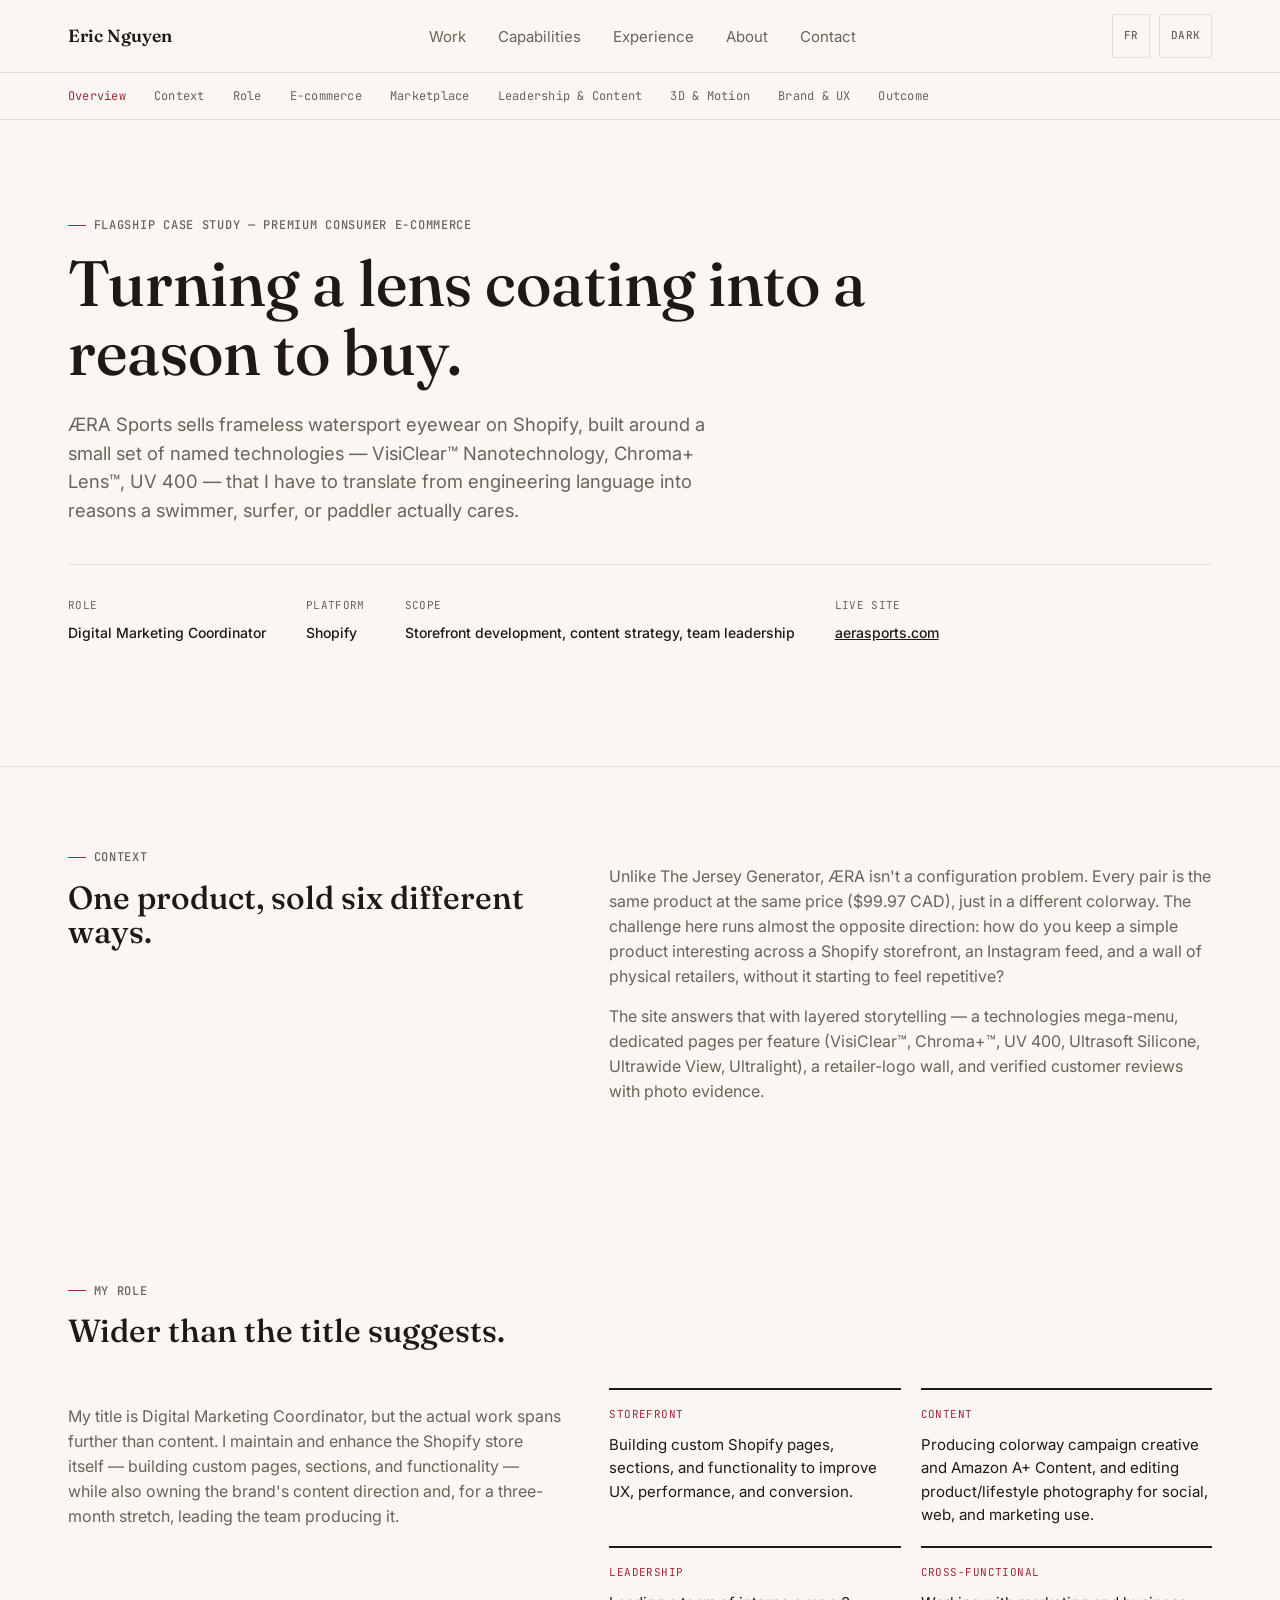
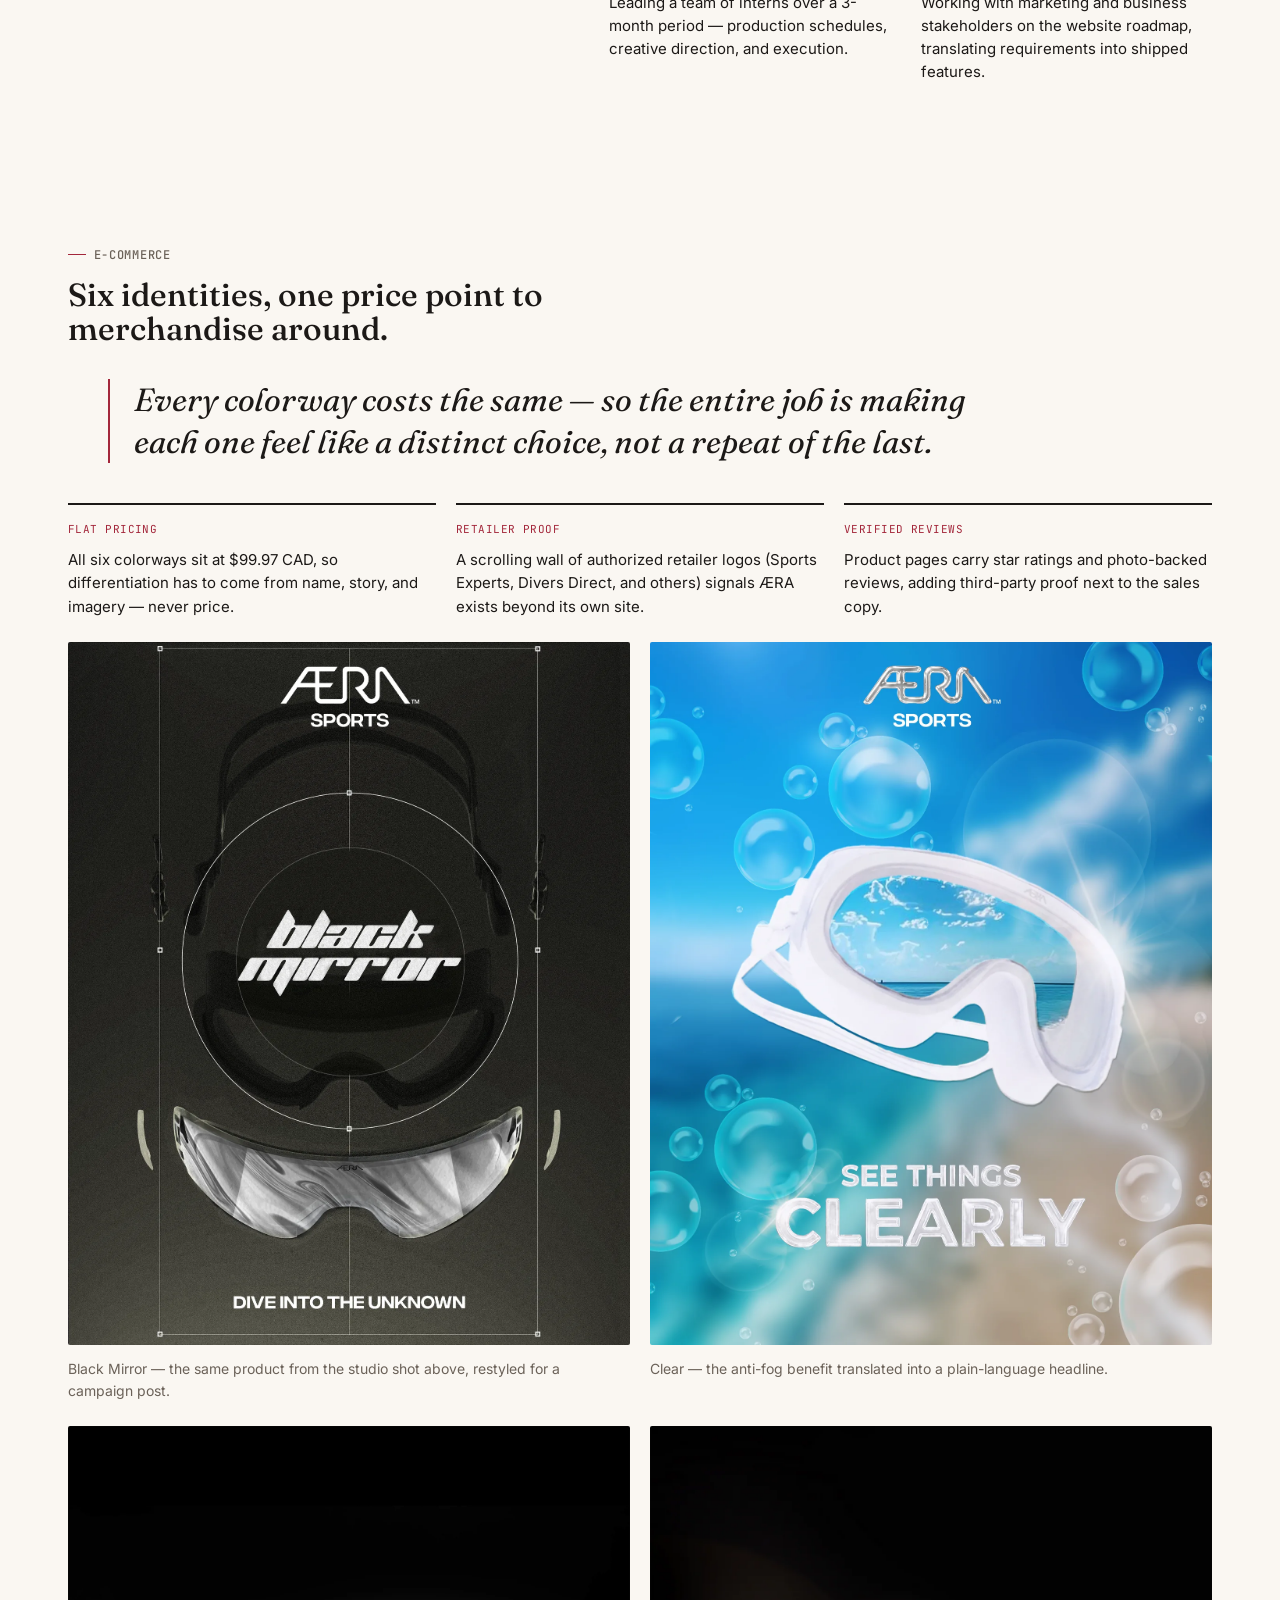
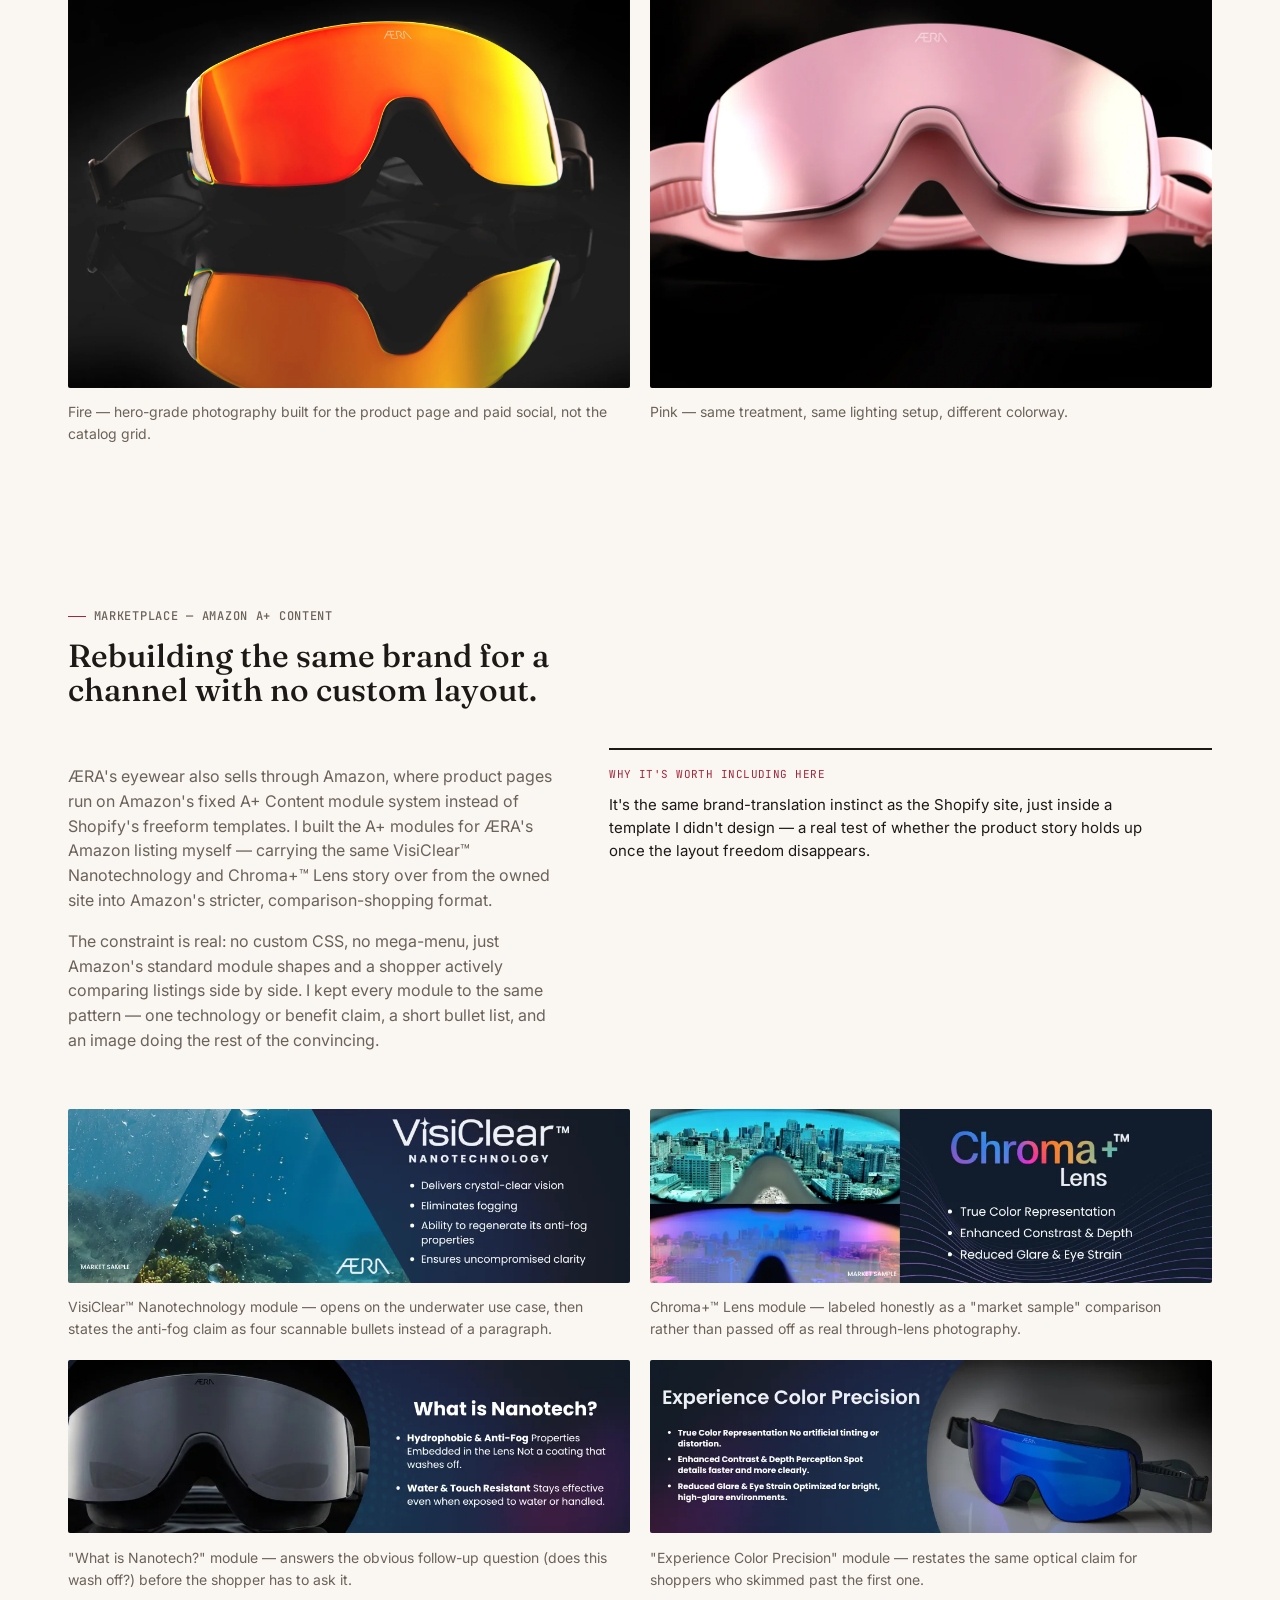
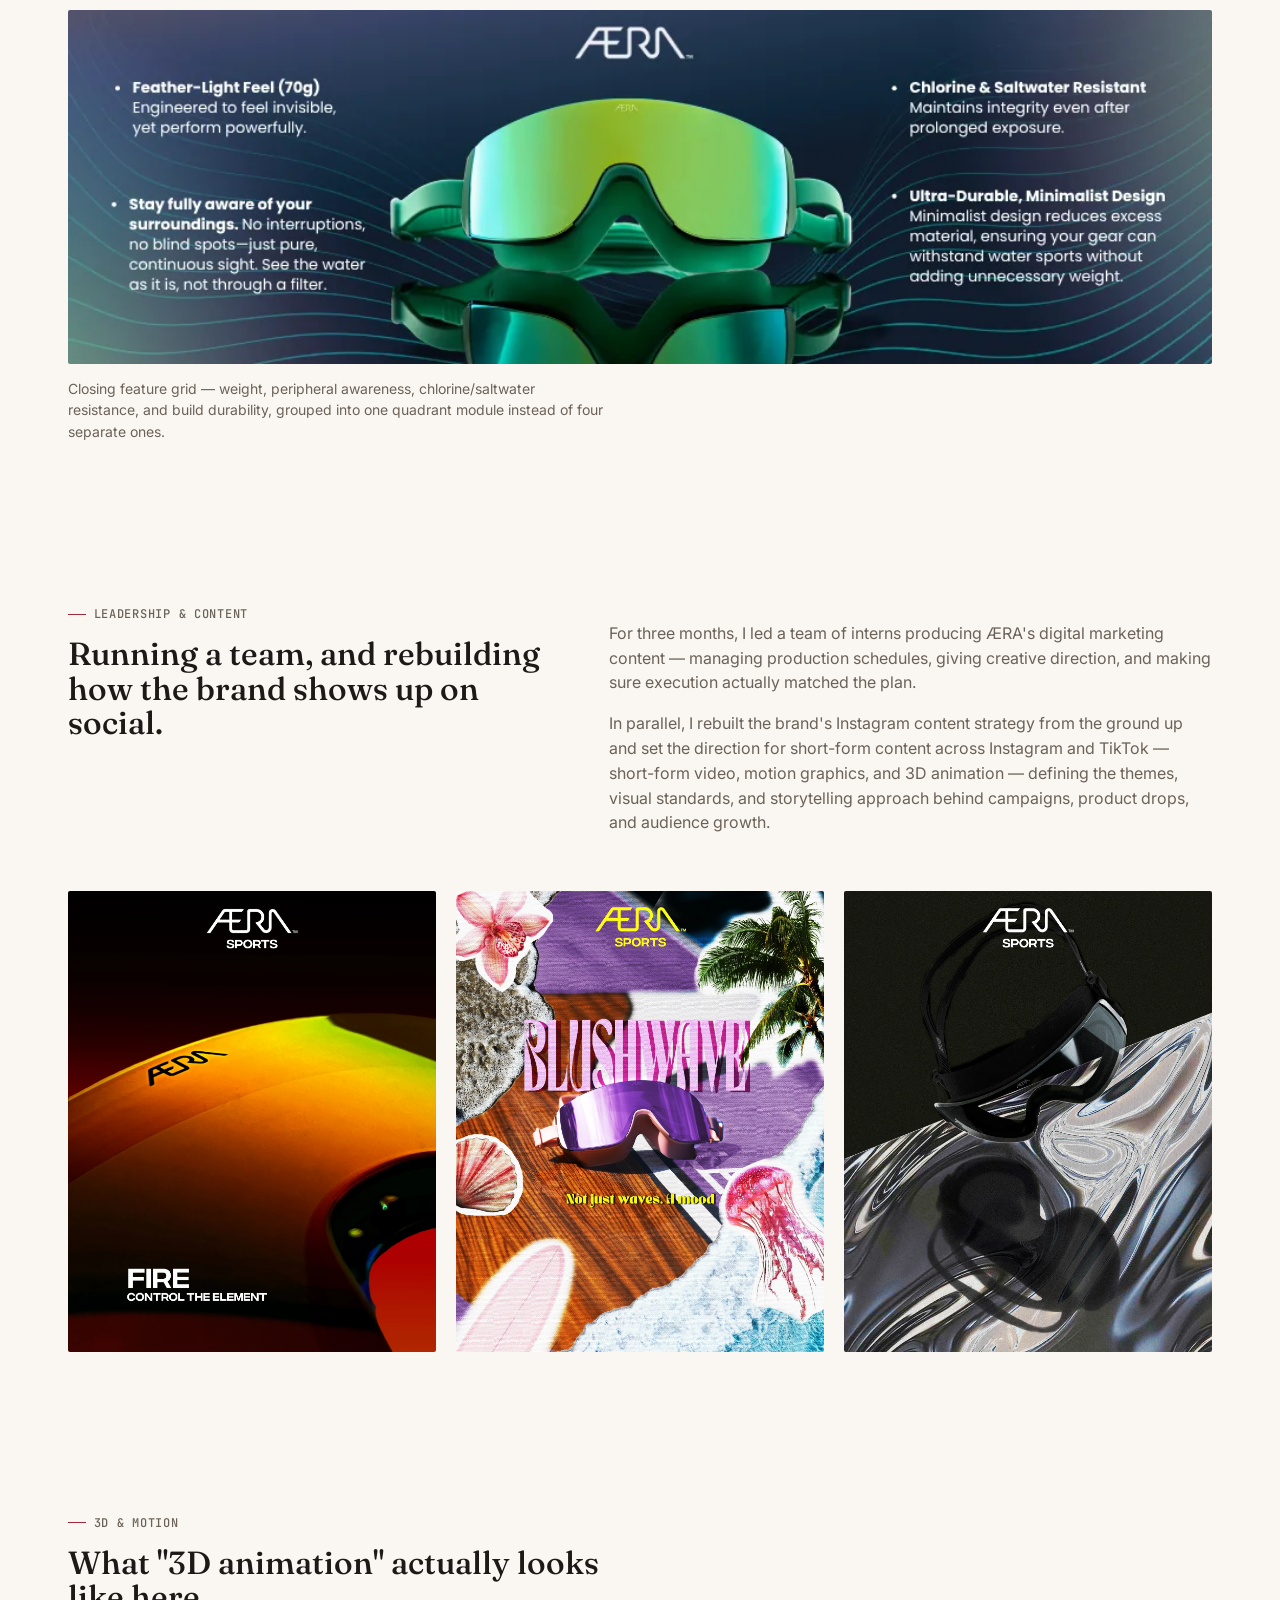
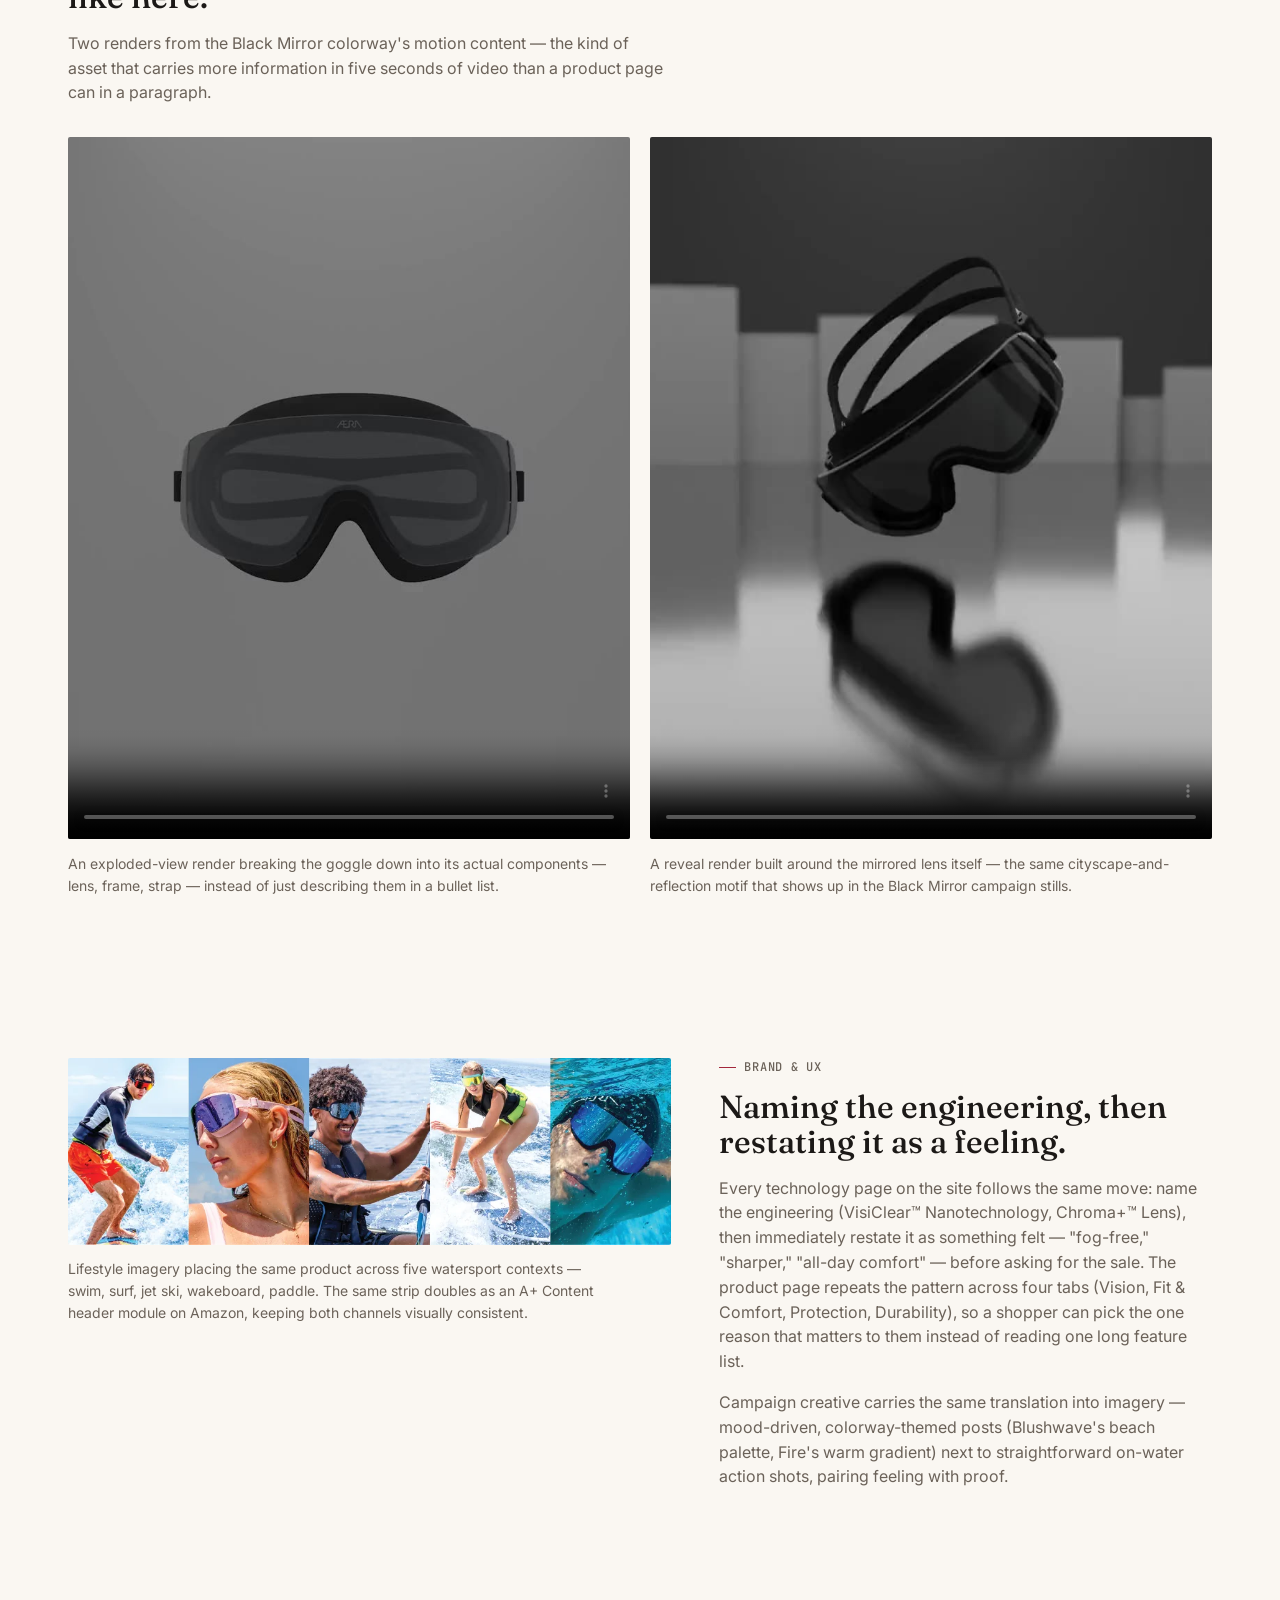
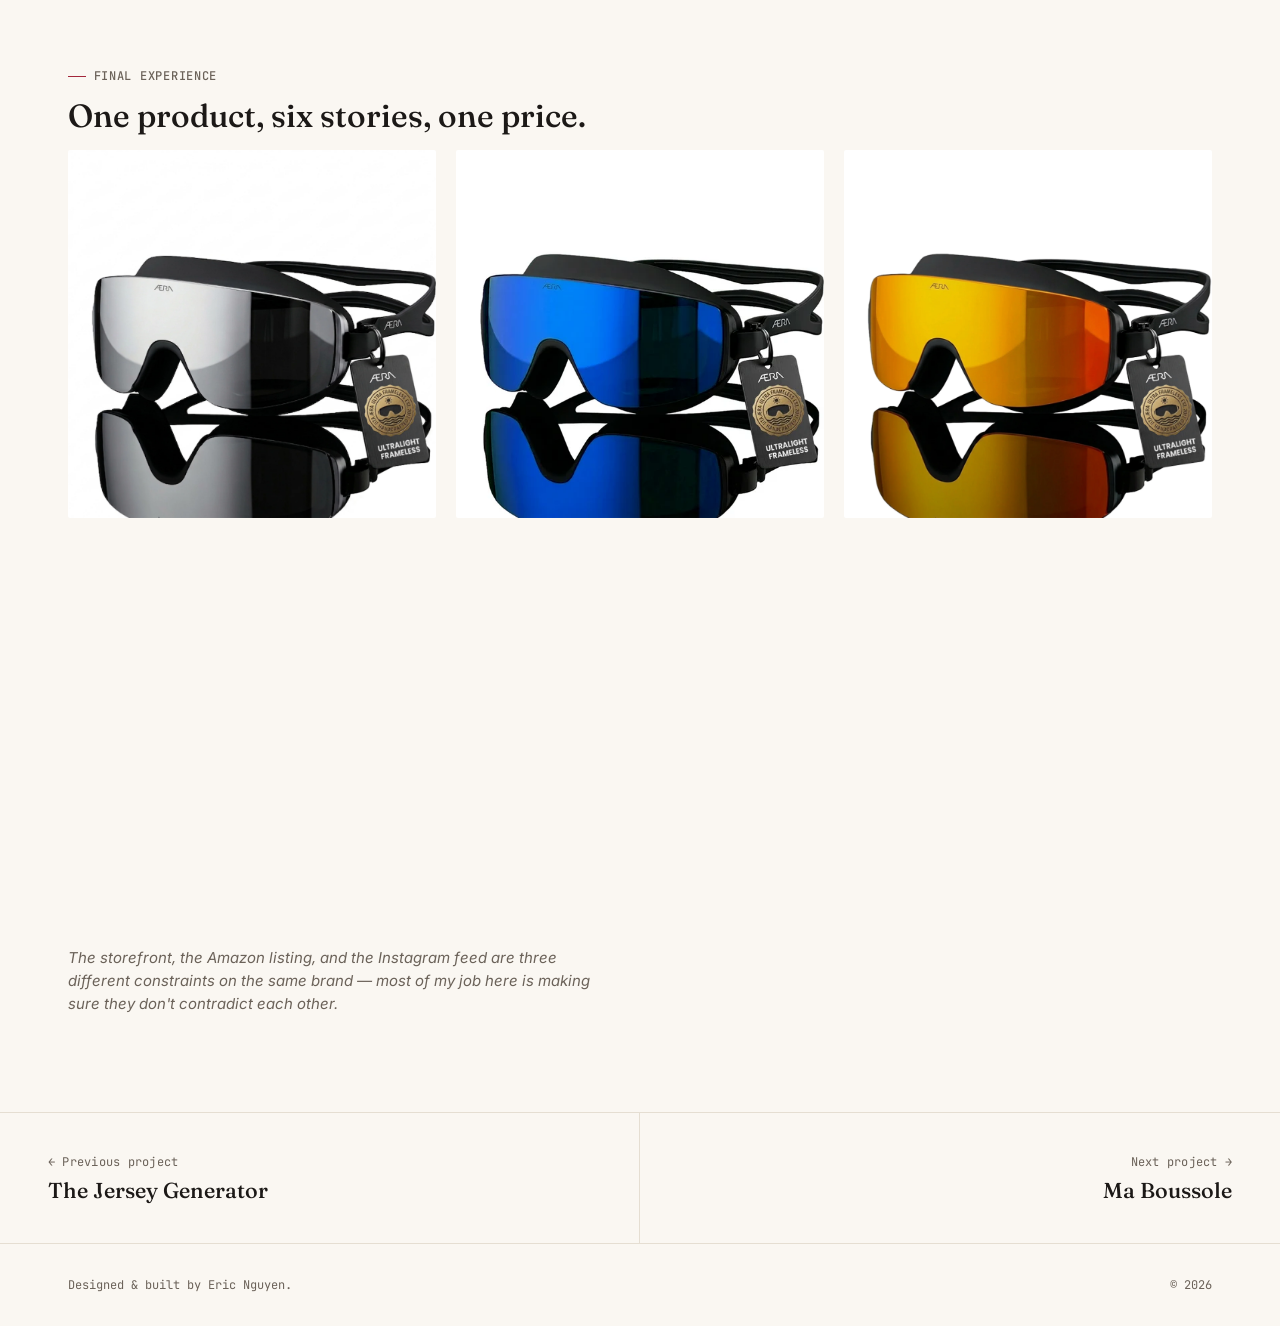
==== aera-sports.html @ 7a14f668 "first commit to github" ====
<!DOCTYPE html>
<html lang="en">
<head>
<meta charset="UTF-8">
<meta name="viewport" content="width=device-width, initial-scale=1.0">
<title>ÆRA Sports — Case Study | Eric Nguyen</title>
<meta name="description" content="How I work across Shopify development, content strategy, and team leadership for a premium watersport eyewear brand.">
<link rel="icon" href="assets/icons/favicon.ico" sizes="any">
<link rel="icon" href="assets/icons/favicon.png" type="image/png">
<link rel="apple-touch-icon" href="assets/icons/apple-touch-icon.png">
<meta property="og:image" content="assets/og/og-default.jpg">
<meta name="twitter:image" content="assets/og/og-default.jpg">
<link rel="preconnect" href="https://fonts.googleapis.com">
<link rel="preconnect" href="https://fonts.gstatic.com" crossorigin>
<link href="https://fonts.googleapis.com/css2?family=Fraunces:ital,opsz,wght@0,9..144,400;0,9..144,500;0,9..144,600;1,9..144,500&family=Inter:wght@400;500;600;700&family=JetBrains+Mono:wght@400;500&display=swap" rel="stylesheet">
<link rel="stylesheet" href="css/style.css">
</head>
<body>

<header class="site-header">
  <div class="wrap">
    <a href="index.html" class="logo">Eric Nguyen</a>
    <nav>
      <ul class="nav-links">
        <li><a href="index.html#work" data-i18n="nav.work">Work</a></li>
        <li><a href="index.html#capabilities" data-i18n="nav.capabilities">Capabilities</a></li>
        <li><a href="index.html#experience" data-i18n="nav.experience">Experience</a></li>
        <li><a href="index.html#about" data-i18n="nav.about">About</a></li>
        <li><a href="index.html#contact" data-i18n="nav.contact">Contact</a></li>
      </ul>
    </nav>
    <div class="nav-right">
      <button class="icon-toggle" data-lang-toggle aria-label="Switch language">FR</button>
      <button class="icon-toggle" data-theme-toggle aria-label="Switch theme">DARK</button>
      <button class="mobile-toggle" data-menu-toggle aria-label="Open menu">
        <svg width="22" height="22" viewBox="0 0 24 24" fill="none" stroke="currentColor" stroke-width="2"><line x1="3" y1="6" x2="21" y2="6"/><line x1="3" y1="12" x2="21" y2="12"/><line x1="3" y1="18" x2="21" y2="18"/></svg>
      </button>
    </div>
  </div>
</header>

<nav class="cs-nav-strip" aria-label="Case study sections">
  <div class="wrap">
    <a href="#overview" data-i18n="aera.nav.overview">Overview</a>
    <a href="#context" data-i18n="aera.nav.context">Context</a>
    <a href="#role" data-i18n="aera.nav.role">Role</a>
    <a href="#ecommerce" data-i18n="aera.nav.ecommerce">E-commerce</a>
    <a href="#marketplace" data-i18n="aera.nav.marketplace">Marketplace</a>
    <a href="#leadership" data-i18n="aera.nav.leadership">Leadership &amp; Content</a>
    <a href="#motion" data-i18n="aera.nav.motion">3D &amp; Motion</a>
    <a href="#brand-ux" data-i18n="aera.nav.brandux">Brand &amp; UX</a>
    <a href="#outcome" data-i18n="aera.nav.outcome">Outcome</a>
  </div>
</nav>

<main>

  <section class="cs-hero" id="overview" data-cs-section>
    <div class="wrap">
      <p class="eyebrow" data-i18n="aera.tag">Flagship Case Study — Premium Consumer E-commerce</p>
      <h1 style="font-size:clamp(2.25rem,5vw,4rem);max-width:22ch;" data-i18n="aera.hero.title">Turning a lens coating into a reason to buy.</h1>
      <p style="font-size:1.15rem;max-width:56ch;margin-top:1.5rem;" data-i18n="aera.hero.sub">ÆRA Sports sells frameless watersport eyewear on Shopify, built around a small set of named technologies — VisiClear™ Nanotechnology, Chroma+ Lens™, UV 400 — that I have to translate from engineering language into reasons a swimmer, surfer, or paddler actually cares.</p>
      <div class="cs-meta">
        <div><span data-i18n="aera.meta.role.label">Role</span><strong>Digital Marketing Coordinator</strong></div>
        <div><span data-i18n="aera.meta.platform.label">Platform</span><strong>Shopify</strong></div>
        <div><span data-i18n="aera.meta.scope.label">Scope</span><strong data-i18n="aera.meta.scope.value">Storefront development, content strategy, team leadership</strong></div>
        <div><span data-i18n="aera.meta.site.label">Live site</span><strong><a href="https://www.aerasports.com" target="_blank" rel="noopener">aerasports.com</a></strong></div>
      </div>
    </div>
  </section>

  <section id="context" data-cs-section>
    <div class="wrap cs-two-col">
      <div>
        <p class="eyebrow" data-i18n="aera.context.eyebrow">Context</p>
        <h2 style="font-size:2rem;" data-i18n="aera.context.title">One product, sold six different ways.</h2>
      </div>
      <div>
        <p data-i18n="aera.context.body1">Unlike The Jersey Generator, ÆRA isn't a configuration problem. Every pair is the same product at the same price ($99.97 CAD), just in a different colorway. The challenge here runs almost the opposite direction: how do you keep a simple product interesting across a Shopify storefront, an Instagram feed, and a wall of physical retailers, without it starting to feel repetitive?</p>
        <p data-i18n="aera.context.body2">The site answers that with layered storytelling — a technologies mega-menu, dedicated pages per feature (VisiClear™, Chroma+™, UV 400, Ultrasoft Silicone, Ultrawide View, Ultralight), a retailer-logo wall, and verified customer reviews with photo evidence.</p>
      </div>
    </div>
  </section>

  <section id="role" data-cs-section>
    <div class="wrap">
      <p class="eyebrow" data-i18n="aera.role.eyebrow">My Role</p>
      <h2 style="font-size:2rem;max-width:26ch;" data-i18n="aera.role.title">Wider than the title suggests.</h2>
      <div class="cs-two-col" style="margin-top:2.5rem;">
        <div>
          <p data-i18n="aera.role.intro">My title is Digital Marketing Coordinator, but the actual work spans further than content. I maintain and enhance the Shopify store itself — building custom pages, sections, and functionality — while also owning the brand's content direction and, for a three-month stretch, leading the team producing it.</p>
        </div>
        <div class="cs-grid-2">
          <div class="decision-block"><div class="label" data-i18n="aera.role.b1.label">Storefront</div><p data-i18n="aera.role.b1.body">Building custom Shopify pages, sections, and functionality to improve UX, performance, and conversion.</p></div>
          <div class="decision-block"><div class="label" data-i18n="aera.role.b2.label">Content</div><p data-i18n="aera.role.b2.body">Producing colorway campaign creative and Amazon A+ Content, and editing product/lifestyle photography for social, web, and marketing use.</p></div>
          <div class="decision-block"><div class="label" data-i18n="aera.role.b3.label">Leadership</div><p data-i18n="aera.role.b3.body">Leading a team of interns over a 3-month period — production schedules, creative direction, and execution.</p></div>
          <div class="decision-block"><div class="label" data-i18n="aera.role.b4.label">Cross-functional</div><p data-i18n="aera.role.b4.body">Working with marketing and business stakeholders on the website roadmap, translating requirements into shipped features.</p></div>
        </div>
      </div>
    </div>
  </section>

  <section id="ecommerce" data-cs-section>
    <div class="wrap">
      <p class="eyebrow" data-i18n="aera.ecom.eyebrow">E-commerce</p>
      <h2 style="font-size:2rem;max-width:26ch;" data-i18n="aera.ecom.title">Six identities, one price point to merchandise around.</h2>
      <blockquote class="pull-quote" data-i18n="aera.ecom.quote">Every colorway costs the same — so the entire job is making each one feel like a distinct choice, not a repeat of the last.</blockquote>
      <div class="cs-grid-3" style="margin-top:2.5rem;">
        <div class="decision-block"><div class="label" data-i18n="aera.ecom.b1.label">Flat pricing</div><p data-i18n="aera.ecom.b1.body">All six colorways sit at $99.97 CAD, so differentiation has to come from name, story, and imagery — never price.</p></div>
        <div class="decision-block"><div class="label" data-i18n="aera.ecom.b2.label">Retailer proof</div><p data-i18n="aera.ecom.b2.body">A scrolling wall of authorized retailer logos (Sports Experts, Divers Direct, and others) signals ÆRA exists beyond its own site.</p></div>
        <div class="decision-block"><div class="label" data-i18n="aera.ecom.b3.label">Verified reviews</div><p data-i18n="aera.ecom.b3.body">Product pages carry star ratings and photo-backed reviews, adding third-party proof next to the sales copy.</p></div>
      </div>
        <div class="cs-grid-2" style="margin-top:1.5rem;">
        <figure class="cs-figure"><img src="assets/images/aera-sports/campaign-black-mirror.webp" alt="ÆRA Black Mirror campaign creative with product on abstract background" loading="lazy" decoding="async"><figcaption data-i18n="aera.ecom.cap1">Black Mirror — the same product from the studio shot above, restyled for a campaign post.</figcaption></figure>
        <figure class="cs-figure"><img src="assets/images/aera-sports/campaign-clear-2.webp" alt="ÆRA Clear campaign creative, 'See Things Clearly' messaging over ocean imagery" loading="lazy" decoding="async"><figcaption data-i18n="aera.ecom.cap2">Clear — the anti-fog benefit translated into a plain-language headline.</figcaption></figure>
      </div>
      <div class="cs-grid-2" style="margin-top:1.5rem;">
        <figure class="cs-figure"><img src="assets/images/aera-sports/hero-fire.webp" alt="ÆRA Fire colorway, dramatic hero-style product photography against a black background" loading="lazy" decoding="async"><figcaption data-i18n="aera.ecom.hero.cap1">Fire — hero-grade photography built for the product page and paid social, not the catalog grid.</figcaption></figure>
        <figure class="cs-figure"><img src="assets/images/aera-sports/hero-pink.webp" alt="ÆRA Pink colorway, dramatic hero-style product photography against a black background" loading="lazy" decoding="async"><figcaption data-i18n="aera.ecom.hero.cap4">Pink — same treatment, same lighting setup, different colorway.</figcaption></figure>
      </div>
    </div>
  </section>

  <section id="marketplace" data-cs-section>
    <div class="wrap">
      <p class="eyebrow" data-i18n="aera.mkt.eyebrow">Marketplace — Amazon A+ Content</p>
      <h2 style="font-size:2rem;max-width:26ch;" data-i18n="aera.mkt.title">Rebuilding the same brand for a channel with no custom layout.</h2>
      <div class="cs-two-col" style="margin-top:2.5rem;">
        <div>
          <p data-i18n="aera.mkt.body1">ÆRA's eyewear also sells through Amazon, where product pages run on Amazon's fixed A+ Content module system instead of Shopify's freeform templates. I built the A+ modules for ÆRA's Amazon listing myself — carrying the same VisiClear™ Nanotechnology and Chroma+™ Lens story over from the owned site into Amazon's stricter, comparison-shopping format.</p>
          <p data-i18n="aera.mkt.body2">The constraint is real: no custom CSS, no mega-menu, just Amazon's standard module shapes and a shopper actively comparing listings side by side. I kept every module to the same pattern — one technology or benefit claim, a short bullet list, and an image doing the rest of the convincing.</p>
        </div>
        <div class="decision-block">
          <div class="label" data-i18n="aera.mkt.why.label">Why it's worth including here</div>
          <p data-i18n="aera.mkt.why.body">It's the same brand-translation instinct as the Shopify site, just inside a template I didn't design — a real test of whether the product story holds up once the layout freedom disappears.</p>
        </div>
      </div>

      <div class="cs-grid-2" style="margin-top:2.5rem;">
        <figure class="cs-figure">
          <img src="assets/images/aera-sports/aplus-visiclear-module.webp" alt="Amazon A+ content module explaining VisiClear Nanotechnology with underwater imagery and benefit bullets" loading="lazy" decoding="async">
          <figcaption data-i18n="aera.mkt.cap1">VisiClear™ Nanotechnology module — opens on the underwater use case, then states the anti-fog claim as four scannable bullets instead of a paragraph.</figcaption>
        </figure>
        <figure class="cs-figure">
          <img src="assets/images/aera-sports/aplus-chroma-module.webp" alt="Amazon A+ content module comparing a normal city view against the Chroma Plus lens-enhanced view" loading="lazy" decoding="async">
          <figcaption data-i18n="aera.mkt.cap2">Chroma+™ Lens module — labeled honestly as a "market sample" comparison rather than passed off as real through-lens photography.</figcaption>
        </figure>
        <figure class="cs-figure">
          <img src="assets/images/aera-sports/aplus-nanotech-explainer.webp" alt="Amazon A+ content module titled 'What is Nanotech?' explaining hydrophobic and anti-fog properties" loading="lazy" decoding="async">
          <figcaption data-i18n="aera.mkt.cap3">"What is Nanotech?" module — answers the obvious follow-up question (does this wash off?) before the shopper has to ask it.</figcaption>
        </figure>
        <figure class="cs-figure">
          <img src="assets/images/aera-sports/aplus-color-precision.webp" alt="Amazon A+ content module titled 'Experience Color Precision' with blue lens product shot" loading="lazy" decoding="async">
          <figcaption data-i18n="aera.mkt.cap4">"Experience Color Precision" module — restates the same optical claim for shoppers who skimmed past the first one.</figcaption>
        </figure>
      </div>
      <figure class="cs-figure" style="margin-top:1.25rem;">
        <img src="assets/images/aera-sports/aplus-feature-grid.webp" alt="Amazon A+ content four-quadrant feature grid covering weight, awareness, durability, and water resistance" loading="lazy" decoding="async">
        <figcaption data-i18n="aera.mkt.cap5">Closing feature grid — weight, peripheral awareness, chlorine/saltwater resistance, and build durability, grouped into one quadrant module instead of four separate ones.</figcaption>
      </figure>
    </div>
  </section>

  <section id="leadership" data-cs-section>
    <div class="wrap cs-two-col">
      <div>
        <p class="eyebrow" data-i18n="aera.lead.eyebrow">Leadership &amp; Content</p>
        <h2 style="font-size:2rem;" data-i18n="aera.lead.title">Running a team, and rebuilding how the brand shows up on social.</h2>
      </div>
      <div>
        <p data-i18n="aera.lead.body1">For three months, I led a team of interns producing ÆRA's digital marketing content — managing production schedules, giving creative direction, and making sure execution actually matched the plan.</p>
        <p data-i18n="aera.lead.body2">In parallel, I rebuilt the brand's Instagram content strategy from the ground up and set the direction for short-form content across Instagram and TikTok — short-form video, motion graphics, and 3D animation — defining the themes, visual standards, and storytelling approach behind campaigns, product drops, and audience growth.</p>
      </div>
    </div>
    <div class="wrap cs-grid-3" style="margin-top:2.5rem;">
      <figure class="cs-figure"><img src="assets/images/aera-sports/campaign-fire.webp" alt="ÆRA Fire campaign creative" loading="lazy" decoding="async"></figure>
      <figure class="cs-figure"><img src="assets/images/aera-sports/campaign-blushwave-2.webp" alt="ÆRA Blushwave campaign creative" loading="lazy" decoding="async"></figure>
      <figure class="cs-figure"><img src="assets/images/aera-sports/campaign-abstract.webp" alt="ÆRA eyewear on abstract chrome background" loading="lazy" decoding="async"></figure>
    </div>
  </section>

  <section id="motion" data-cs-section>
    <div class="wrap">
      <p class="eyebrow" data-i18n="aera.motion.eyebrow">3D &amp; Motion</p>
      <h2 style="font-size:2rem;max-width:26ch;" data-i18n="aera.motion.title">What "3D animation" actually looks like here.</h2>
      <p style="max-width:60ch;" data-i18n="aera.motion.intro">Two renders from the Black Mirror colorway's motion content — the kind of asset that carries more information in five seconds of video than a product page can in a paragraph.</p>
      <div class="cs-grid-2" style="margin-top:2rem;">
        <figure class="cs-figure">
          <video src="assets/video/aerasports/render-dismantle.mp4" poster="assets/video/aerasports/render-dismantle-poster.jpg" muted playsinline loop controls preload="metadata"></video>
          <figcaption data-i18n="aera.motion.cap1">An exploded-view render breaking the goggle down into its actual components — lens, frame, strap — instead of just describing them in a bullet list.</figcaption>
        </figure>
        <figure class="cs-figure">
          <video src="assets/video/aerasports/render-mirror.mp4" poster="assets/video/aerasports/render-mirror-poster.jpg" muted playsinline loop controls preload="metadata"></video>
          <figcaption data-i18n="aera.motion.cap2">A reveal render built around the mirrored lens itself — the same cityscape-and-reflection motif that shows up in the Black Mirror campaign stills.</figcaption>
        </figure>
      </div>
    </div>
  </section>

  <section id="brand-ux" data-cs-section>
    <div class="wrap cs-two-col reverse">
      <div class="cs-figure">
        <img src="assets/images/aera-sports/lifestyle-collage.webp" alt="Collage of athletes wearing ÆRA eyewear while surfing, jet skiing, and swimming" loading="lazy" decoding="async">
        <figcaption data-i18n="aera.brand.caption">Lifestyle imagery placing the same product across five watersport contexts — swim, surf, jet ski, wakeboard, paddle. The same strip doubles as an A+ Content header module on Amazon, keeping both channels visually consistent.</figcaption>
      </div>
      <div>
        <p class="eyebrow" data-i18n="aera.brand.eyebrow">Brand &amp; UX</p>
        <h2 style="font-size:2rem;" data-i18n="aera.brand.title">Naming the engineering, then restating it as a feeling.</h2>
        <p data-i18n="aera.brand.body1">Every technology page on the site follows the same move: name the engineering (VisiClear™ Nanotechnology, Chroma+™ Lens), then immediately restate it as something felt — "fog-free," "sharper," "all-day comfort" — before asking for the sale. The product page repeats the pattern across four tabs (Vision, Fit & Comfort, Protection, Durability), so a shopper can pick the one reason that matters to them instead of reading one long feature list.</p>
        <p data-i18n="aera.brand.body2">Campaign creative carries the same translation into imagery — mood-driven, colorway-themed posts (Blushwave's beach palette, Fire's warm gradient) next to straightforward on-water action shots, pairing feeling with proof.</p>
      </div>
    </div>
  </section>

  <section id="outcome" data-cs-section>
    <div class="wrap">
      <p class="eyebrow" data-i18n="aera.outcome.eyebrow">Final Experience</p>
      <h2 style="font-size:2rem;" data-i18n="aera.outcome.title">One product, six stories, one price.</h2>
    </div>
    <div class="wrap cs-grid-3" style="margin-top:1rem;">
      
      <figure class="cs-figure"><img src="assets/images/aera-sports/product-black-chrome.webp" alt="ÆRA eyewear, black chrome frame with chrome mirrored lens, studio product photography" loading="lazy" decoding="async"></figure>
      <figure class="cs-figure"><img src="assets/images/aera-sports/product-blue.webp" alt="ÆRA eyewear, bluesteel frame with blue chrome mirrored lens, studio product photography" loading="lazy" decoding="async"></figure>
      <figure class="cs-figure"><img src="assets/images/aera-sports/product-amber.webp" alt="ÆRA eyewear, amber frame with amber chrome mirrored lens, studio product photography" loading="lazy" decoding="async"></figure>
      <figure class="cs-figure"><img src="assets/images/aera-sports/product-pink.webp" alt="ÆRA eyewear, blushwave frame with rose mirrored lens, studio product photography" loading="lazy" decoding="async"></figure>
      <figure class="cs-figure"><img src="assets/images/aera-sports/product-teal.webp" alt="ÆRA eyewear, teal frame with gold mirrored lens, studio product photography" loading="lazy" decoding="async"></figure>
      <figure class="cs-figure"><img src="assets/images/aera-sports/product-clear.webp" alt="ÆRA eyewear, clear frame with clear mirrored lens, studio product photography" loading="lazy" decoding="async"></figure>

      
    </div>
    <div class="wrap" style="margin-top:2.5rem;">
      <p data-i18n="aera.closing" style="max-width:58ch;font-size:.9375rem;font-style:italic;">The storefront, the Amazon listing, and the Instagram feed are three different constraints on the same brand — most of my job here is making sure they don't contradict each other.</p>
    </div>
  </section>

</main>

<div class="project-nav">
  <a href="jersey-generator.html"><div class="dir" data-i18n="aera.nav.prev">← Previous project</div><h3>The Jersey Generator</h3></a>
  <a href="ma-boussole.html"><div class="dir" data-i18n="aera.nav.next">Next project →</div><h3>Ma Boussole</h3></a>
</div>

<footer class="site-footer">
  <div class="wrap">
    <span data-i18n="footer.rights">Designed &amp; built by Eric Nguyen.</span>
    <span>© 2026</span>
  </div>
</footer>

<script src="js/translations.js"></script>
<script src="js/translations-cs.js"></script>
<script src="js/script.js"></script>
</body>
</html>
---- css/style.css ----
/* =========================================================
   ERIC NGUYEN — PORTFOLIO
   Design language: editorial print sensibility, not SaaS
   marketing template. Three typefaces doing distinct jobs —
   a serif for voice, a grotesk for reading, a mono for
   labels/numbers/metadata — instead of one font faking three
   roles. Warm ink-and-paper palette with a single deliberate
   accent (not "brand blue"). No boxed feature-card grids:
   lists, rules, and running numbers carry structure instead.
   ========================================================= */

/* Fonts are loaded via <link> tags in each page's <head> — not @import —
   so the browser can discover and fetch them in parallel with this
   stylesheet instead of waiting to parse this far into the CSS first. */

:root {
  --bg: #FAF7F2;
  --surface: #FFFFFF;
  --surface-raised: #F1ECE3;
  --text-primary: #1C1917;
  --text-secondary: #6B6259;
  --border: #E5DED2;
  --accent: #A3273B;
  --accent-ink: #FFF9F5;
  --focus: #A3273B;

  --serif: 'Fraunces', Georgia, serif;
  --sans: 'Inter', -apple-system, BlinkMacSystemFont, sans-serif;
  --mono: 'JetBrains Mono', ui-monospace, 'SFMono-Regular', Menlo, monospace;

  --max: 1240px;
  --gutter: clamp(1.25rem, 4vw, 3rem);
  --radius: 2px;
}

[data-theme="dark"] {
  --bg: #14110F;
  --surface: #1C1815;
  --surface-raised: #221D19;
  --text-primary: #F3ECE3;
  --text-secondary: #9C9088;
  --border: #302A24;
  --accent: #E2647A;
  --accent-ink: #1C0A0E;
  --focus: #E2647A;
}

* { box-sizing: border-box; -webkit-tap-highlight-color: transparent; }
html { scroll-behavior: smooth; -webkit-text-size-adjust: 100%; text-size-adjust: 100%; }
body { overflow-x: hidden; }
button, input, textarea, select { font: inherit; -webkit-appearance: none; appearance: none; }
:focus:not(:focus-visible) { outline: none; }
@media (prefers-reduced-motion: reduce) {
  html { scroll-behavior: auto; }
  *, *::before, *::after { animation-duration: 0.001ms !important; animation-iteration-count: 1 !important; transition-duration: 0.001ms !important; }
}

body {
  margin: 0;
  background: var(--bg);
  color: var(--text-primary);
  font-family: var(--sans);
  line-height: 1.55;
  -webkit-font-smoothing: antialiased;
  transition: background .25s ease, color .25s ease;
}

img, video { max-width: 100%; display: block; }
a { color: inherit; }
:focus-visible { outline: 2px solid var(--focus); outline-offset: 3px; }
::selection { background: var(--accent); color: var(--accent-ink); }

.wrap { max-width: var(--max); margin: 0 auto; padding: 0 var(--gutter); }

h1, h2, h3, h4 { font-family: var(--serif); font-weight: 500; line-height: 1.08; margin: 0; }
p { max-width: 62ch; color: var(--text-secondary); }
em { color: var(--text-primary); }

/* Labels, tags, meta, numbers — the mono voice runs through the
   whole site as its one consistent structural signature. */
.eyebrow {
  font-family: var(--mono); font-size: .75rem; font-weight: 500;
  letter-spacing: .06em; text-transform: uppercase;
  color: var(--text-secondary); margin: 0 0 .85rem;
  display: flex; align-items: center; gap: .5rem;
}
.eyebrow::before { content: ''; width: 1.1rem; height: 1px; background: var(--accent); display: inline-block; }

.btn {
  display: inline-flex; align-items: center; gap: .6rem;
  font-family: var(--sans); font-weight: 600; font-size: .9375rem;
  padding: .9rem 1.6rem; border-radius: var(--radius);
  border: 1px solid transparent; cursor: pointer; text-decoration: none;
  transition: background .2s ease, color .2s ease, transform .15s ease, gap .2s ease;
}
.btn-primary { background: var(--text-primary); color: var(--bg); }
.btn-primary:hover { background: var(--accent); color: var(--accent-ink); }
.btn:not(.btn-primary) { border-color: var(--border); color: var(--text-primary); background: transparent; }
.btn:not(.btn-primary):hover { border-color: var(--text-primary); }
.btn-arrow::after { content: '→'; transition: transform .2s ease; }
.btn:hover .btn-arrow::after, .btn.btn-arrow:hover::after { transform: translateX(2px); }

/* ---------- Header & Mobile Menu Fix ---------- */
.site-header {
  position: sticky;
  top: 0;
  z-index: 100; /* Increased z-index to sit above all page content */
  background: var(--bg);
  background: color-mix(in srgb, var(--bg) 95%, transparent);
  -webkit-backdrop-filter: blur(10px);
  backdrop-filter: blur(10px);
  border-bottom: 1px solid var(--border);
  padding-left: env(safe-area-inset-left);
  padding-right: env(safe-area-inset-right);
}

.site-header .wrap {
  display: flex;
  align-items: center;
  justify-content: space-between;
  height: 4.5rem;
  gap: 1rem;
}

.logo {
  font-family: var(--serif);
  font-weight: 600;
  font-size: clamp(1rem, 2.5vw, 1.1rem);
  text-decoration: none;
}

.nav-links {
  display: flex;
  gap: 2rem;
  list-style: none;
  margin: 0;
  padding: 0;
}

.nav-links a {
  text-decoration: none;
  font-size: 0.9375rem;
  color: var(--text-secondary);
  transition: color 0.15s ease;
}

.nav-links a:hover, 
.nav-links a.active {
  color: var(--text-primary);
}

.nav-right {
  display: flex;
  align-items: center;
  gap: 0.6rem;
}

.icon-toggle {
  background: none;
  border: 1px solid var(--border);
  border-radius: var(--radius);
  color: var(--text-secondary);
  font-family: var(--mono);
  font-size: 0.6875rem;
  font-weight: 500;
  letter-spacing: 0.04em;
  padding: 0.5rem 0.65rem;
  min-height: 2.75rem;
  cursor: pointer;
  transition: border-color 0.15s ease, color 0.15s ease;
}

.icon-toggle:hover {
  border-color: var(--text-primary);
  color: var(--text-primary);
}

.mobile-toggle {
  display: none;
  background: none;
  border: none;
  color: var(--text-primary);
  cursor: pointer;
  min-width: 2.75rem;
  min-height: 2.75rem;
  padding: 0;
}

/* Mobile Specific Menu Overlay Fix */
@media (max-width: 900px) {
  .mobile-toggle { 
    display: flex; 
    align-items: center; 
    justify-content: center; 
  }
  
  .nav-links {
    position: fixed;
    top: 4.5rem;
    left: 0;
    right: 0;
    bottom: 0;
    height: calc(100vh - 4.5rem); /* Covers full screen below header */
    background: var(--bg); /* Opaque background prevents page text bleed-through */
    z-index: 99;
    flex-direction: column;
    padding: 2.5rem var(--gutter);
    gap: 1.75rem;
    transform: translateY(-8px);
    opacity: 0;
    pointer-events: none;
    transition: opacity 0.2s ease, transform 0.2s ease;
    overflow-y: auto; /* Ensures menu items remain accessible on short screens */
  }

  .nav-links.open {
    opacity: 1;
    transform: translateY(0);
    pointer-events: auto;
  }

  .nav-links a {
    font-size: 1.75rem;
    font-family: var(--serif);
    color: var(--text-primary);
  }
}

/* ---------- Hero ---------- */
.hero { padding: clamp(4rem, 12vh, 7.5rem) 0 clamp(3rem, 8vh, 5rem); border-bottom: 1px solid var(--border); }
.hero-kicker { font-family: var(--mono); font-size: .8125rem; letter-spacing: .04em; color: var(--text-secondary); margin: 0 0 1.75rem; }
.hero h1 { font-size: clamp(2.5rem, 6vw, 4.75rem); max-width: 15ch; letter-spacing: -0.015em; }
.hero h1 em { font-style: italic; color: var(--accent); }
.hero-sub { font-size: clamp(1.05rem, 1.6vw, 1.25rem); margin: 1.75rem 0 2.5rem; max-width: 46ch; }
.hero-actions { display: flex; flex-wrap: wrap; gap: 1rem; margin-bottom: 2.75rem; }
.hero-links { display: flex; gap: 1.5rem; font-size: .875rem; font-weight: 500; }
.hero-links a { text-decoration: none; color: var(--text-secondary); border-bottom: 1px solid transparent; padding-bottom: 2px; transition: border-color .15s ease, color .15s ease; }
.hero-links a:hover { color: var(--text-primary); border-color: var(--accent); }

/* ---------- Section scaffolding ---------- */
section { padding: clamp(3.5rem, 9vh, 6.5rem) 0; }
.section-head { display: flex; justify-content: space-between; align-items: flex-end; gap: 2rem; margin-bottom: 3rem; border-bottom: 1px solid var(--border); padding-bottom: 1.5rem; }
.section-head h2 { font-size: clamp(1.75rem, 3.2vw, 2.5rem); }
.section-head p { margin: .5rem 0 0; }

/* ---------- The Difference — a running list, not a feature grid ---------- */
/* .pillars { border-top: 1px solid var(--text-primary); } */
.pillar {
  display: grid; grid-template-columns: 3.5rem 1fr; gap: 1.5rem;
  padding: 1.75rem 0; border-bottom: 1px solid var(--border);
  align-items: baseline; transition: padding-left .25s ease;
}
.pillar:hover { padding-left: .5rem; }
.pillar-num { font-family: var(--mono); font-size: .875rem; color: var(--accent); align-self: start; padding-top: .35rem; }
.pillar-body { display: flex; flex-wrap: wrap; align-items: baseline; gap: .5rem 1.5rem; }
.pillar h3 { font-size: 1.35rem; flex-shrink: 0; }
.pillar p { font-size: .9375rem; margin: 0; flex: 1 1 32ch; }
@media (max-width: 640px) {
  .pillar { grid-template-columns: 2.5rem 1fr; }
  .pillar-body { flex-direction: column; gap: .35rem; }
}

/* ---------- Selected work ---------- */
.work-grid { display: grid; grid-template-columns: 1fr; gap: 1px; background: var(--border); border: 1px solid var(--border); }
.work-card { background: var(--bg); text-decoration: none; color: inherit; display: grid; grid-template-columns: 1fr 1fr; align-items: stretch; }
.work-card.tier3 { grid-template-columns: 1fr; }
.work-card:nth-child(even) .work-media { order: 2; }
.work-card:nth-child(even) .work-info { order: 1; }
.work-media { position: relative; overflow: hidden; background: var(--surface-raised); max-height: 24rem; }
.work-card.tier2 .work-media { aspect-ratio: 16 / 9; max-height: 20rem; }
.work-media img, .work-media video { width: 100%; height: 100%; object-fit: cover; transition: transform .5s ease; }
.work-card:hover .work-media img, .work-card:hover .work-media video { transform: scale(1.03); }
.work-info { padding: clamp(1.5rem, 3vw, 2.75rem); display: flex; flex-direction: column; justify-content: center; }
.work-tag { font-family: var(--mono); font-size: .75rem; letter-spacing: .03em; color: var(--accent); margin-bottom: .85rem; }
.work-info h3 { font-size: clamp(1.4rem, 2.2vw, 1.9rem); margin-bottom: .85rem; }
.work-info p { font-size: .9375rem; }
.work-meta { display: flex; gap: 1.25rem; flex-wrap: wrap; margin-top: 1.5rem; }
.work-meta span { font-family: var(--mono); font-size: .6875rem; letter-spacing: .02em; color: var(--text-secondary); }
.work-meta span::before { content: '/ '; color: var(--border); }
@media (max-width: 800px) {
  .work-card, .work-card.tier2 { grid-template-columns: 1fr; }
  .work-card:nth-child(even) .work-media, .work-card:nth-child(even) .work-info { order: initial; }
  .work-media, .work-card.tier2 .work-media { aspect-ratio: 16 / 10; max-height: 16rem; }
}

/* ---------- Supporting work (Tier 3) ---------- */
.supporting-grid { display: grid; grid-template-columns: repeat(2, 1fr); gap: 1.5rem; }
/* .supporting-card { border-top: 1px solid var(--text-primary); } */
.supporting-card .work-media { aspect-ratio: 4/3; background: var(--surface-raised); }
.supporting-card .work-media img { width: 100%; height: 100%; object-fit: cover; }
.supporting-card .cap { padding: 1.1rem 0; }
.supporting-card .cap h4 { font-family: var(--mono); font-weight: 500; font-size: .8125rem; letter-spacing: .02em; text-transform: uppercase; margin: 0 0 .4rem; color: var(--text-primary); }
.supporting-card .cap p { font-size: .875rem; margin: 0; }
@media (max-width: 620px) { .supporting-grid { grid-template-columns: 1fr; } }

/* ---------- Capabilities — run-in text, not a skills matrix ---------- */
.capabilities-grid { display: grid; grid-template-columns: repeat(2, 1fr); gap: 2.5rem 3rem; padding-top: 2.5rem; }
.cap-group { padding-bottom: 1.5rem; }
.cap-group h3 {
  font-family: var(--mono); font-size: .75rem; letter-spacing: .06em; text-transform: uppercase;
  font-weight: 500; margin-bottom: .9rem; color: var(--accent);
}
.cap-group .skills { font-family: var(--serif); font-size: 1.15rem; color: var(--text-primary); line-height: 1.6; margin: 0; }
@media (max-width: 620px) { .capabilities-grid { grid-template-columns: 1fr; } }

/* ---------- How I work — a rail, not boxed steps ---------- */
.process-list { position: relative; padding-left: 2.5rem; }
.process-list::before { content: ''; position: absolute; left: .55rem; top: .5rem; bottom: .5rem; width: 1px; background: var(--border); }
.process-item { position: relative; padding: 0 0 2.25rem; }
.process-item:last-child { padding-bottom: 0; }
.process-item::before {
  content: ''; position: absolute; left: -2.5rem; top: .4rem; width: .65rem; height: .65rem;
  border-radius: 50%; background: var(--bg); border: 1px solid var(--accent);
}
.process-item .num { font-family: var(--mono); font-size: .75rem; color: var(--accent); display: block; margin-bottom: .5rem; }
.process-item h3 { font-size: 1.2rem; margin-bottom: .4rem; }
.process-item p { margin: 0; font-size: .9375rem; }

/* ---------- Experience ---------- */
/* .timeline { border-top: 1px solid var(--text-primary); } */
.timeline-item { display: grid; grid-template-columns: 9rem 1fr; gap: 2rem; padding: 2.25rem 0; border-bottom: 1px solid var(--border); }
.timeline-item .when { font-family: var(--mono); color: var(--text-secondary); font-size: .8125rem; padding-top: .3rem; }
.timeline-item h3 { font-size: 1.25rem; margin-bottom: .3rem; }
.timeline-item .role-org { font-family: var(--mono); font-size: .8125rem; letter-spacing: .02em; color: var(--accent); margin-bottom: 1rem; }
.timeline-item ul { margin: 0; padding-left: 1.1rem; color: var(--text-secondary); font-size: .9375rem; }
.timeline-item li { margin-bottom: .5rem; }
@media (max-width: 700px) { .timeline-item { grid-template-columns: 1fr; gap: .5rem; } }

/* ---------- About ---------- */
.about-grid { display: grid; grid-template-columns: 1fr 1fr; gap: 3rem; align-items: start; }
@media (max-width: 800px) { .about-grid { grid-template-columns: 1fr; } }

/* ---------- Contact / footer ---------- */
.contact { text-align: left; border-top: 1px solid var(--border); }
.contact h2 { font-size: clamp(2rem, 5vw, 3.5rem); max-width: 16ch; }
.contact-links { margin-top: 2.5rem; display: flex; flex-wrap: wrap; gap: 2rem; }
.contact-links a { text-decoration: none; font-size: .9375rem; border-bottom: 1px solid var(--border); padding-bottom: .3rem; transition: border-color .15s ease; }
.contact-links a:hover { border-color: var(--accent); }
footer.site-footer { border-top: 1px solid var(--border); padding: 2rem 0; }
.site-footer .wrap { display: flex; justify-content: space-between; align-items: center; flex-wrap: wrap; gap: 1rem; font-family: var(--mono); font-size: .75rem; color: var(--text-secondary); }

/* ---------- Case study pages ---------- */
.cs-hero { padding-top: 6rem; border-bottom: 1px solid var(--border); }
.cs-meta { display: flex; flex-wrap: wrap; gap: 2.5rem; margin: 2.5rem 0; padding-top: 2rem; border-top: 1px solid var(--border); font-family: var(--mono); }
.cs-meta div span { display: block; font-size: .6875rem; letter-spacing: .03em; text-transform: uppercase; color: var(--text-secondary); margin-bottom: .4rem; }
.cs-meta div strong { font-weight: 500; font-size: .875rem; font-family: var(--sans); color: var(--text-primary); }
.cs-figure { margin: 0; }
.cs-figure img, .cs-figure video { width: 100%; border-radius: var(--radius); }
.cs-figure figcaption { margin-top: .85rem; font-size: .875rem; color: var(--text-secondary); max-width: 60ch; }
.cs-two-col { display: grid; grid-template-columns: .9fr 1.1fr; gap: 3rem; align-items: start; }
@media (max-width: 800px) { .cs-two-col { grid-template-columns: 1fr; } }
.cs-two-col.reverse { grid-template-columns: 1.1fr .9fr; }
@media (max-width: 800px) { .cs-two-col.reverse { grid-template-columns: 1fr; } }
.cs-sticky { position: sticky; top: 8rem; }
@media (max-width: 800px) {
  /* Once cs-two-col stacks into one column, there's no sidebar left to
     justify sticky behavior — a "sticky" block sitting above its own
     stacked sibling content just looks like a bug, not a feature. */
  .cs-sticky { position: static; top: auto; }
}
.cs-grid-2 { display: grid; grid-template-columns: 1fr 1fr; gap: 1.25rem; }
.cs-grid-3 { display: grid; grid-template-columns: repeat(3, 1fr); gap: 1.25rem; }
@media (max-width: 700px) { .cs-grid-2, .cs-grid-3 { grid-template-columns: 1fr; } }
.pull-quote { font-family: var(--serif); font-style: italic; font-size: clamp(1.4rem, 2.6vw, 2rem); line-height: 1.32; border-left: 2px solid var(--accent); padding-left: 1.5rem; max-width: 42ch; color: var(--text-primary); }
.decision-block { border-top: 2px solid var(--text-primary); padding-top: 1rem; }
.decision-block .label { font-family: var(--mono); font-size: .6875rem; letter-spacing: .04em; text-transform: uppercase; color: var(--accent); margin-bottom: .6rem; }
.decision-block p { color: var(--text-primary); margin: 0; font-size: .9375rem; }

/* ---------- Swiper — lightweight, dependency-free carousel for
   showing multiple screenshots/photos in one figure slot ---------- */
.swiper { margin: 0; }
.swiper-track {
  display: flex; overflow-x: auto; scroll-snap-type: x mandatory; scroll-behavior: smooth;
  border-radius: var(--radius); -webkit-overflow-scrolling: touch;
  scrollbar-width: none; -ms-overflow-style: none;
}
.swiper-track::-webkit-scrollbar { display: none; }
.swiper-slide { flex: 0 0 100%; scroll-snap-align: start; margin: 0; }
.swiper-slide img, .swiper-slide video { width: 100%; display: block; }
.swiper-controls { display: flex; align-items: center; justify-content: space-between; margin-top: 1rem; }
.swiper-dots { display: flex; gap: .5rem; }
.swiper-dots .dot { width: .45rem; height: .45rem; border-radius: 50%; background: var(--border); border: none; padding: 0; cursor: pointer; transition: background .15s ease, transform .15s ease; }
.swiper-dots .dot.active { background: var(--accent); transform: scale(1.2); }
.swiper-btn {
  display: flex; align-items: center; justify-content: center;
  width: 2.25rem; height: 2.25rem; border-radius: 50%; border: 1px solid var(--border);
  background: transparent; color: var(--text-primary); cursor: pointer; font-family: var(--mono); font-size: .9rem;
  transition: border-color .15s ease, background .15s ease;
}
.swiper-btn:hover { border-color: var(--accent); background: var(--surface-raised); }
.swiper-caption { margin-top: .85rem; font-size: .875rem; color: var(--text-secondary); max-width: 60ch; }

.cs-nav-strip { position: sticky; top: 4.5rem; z-index: 30; background: var(--bg); background: color-mix(in srgb, var(--bg) 92%, transparent); -webkit-backdrop-filter: blur(8px); backdrop-filter: blur(8px); border-bottom: 1px solid var(--border); overflow-x: auto; -webkit-overflow-scrolling: touch; }
.cs-nav-strip a.active { color: var(--accent); }
.cs-nav-strip .wrap { display: flex; gap: 1.75rem; padding-top: .85rem; padding-bottom: .85rem; white-space: nowrap; }
.cs-nav-strip a { text-decoration: none; font-family: var(--mono); font-size: .75rem; letter-spacing: .02em; color: var(--text-secondary); }
.cs-nav-strip a:hover { color: var(--text-primary); }

.project-nav { display: grid; grid-template-columns: 1fr 1fr; border-top: 1px solid var(--border); }
.project-nav a { text-decoration: none; padding: 2.5rem var(--gutter); display: block; transition: background .15s ease; }
.project-nav a:hover { background: var(--surface-raised); }
.project-nav a:first-child { border-right: 1px solid var(--border); }
.project-nav .dir { font-family: var(--mono); font-size: .75rem; letter-spacing: .02em; color: var(--text-secondary); margin-bottom: .5rem; }
.project-nav h3 { font-size: 1.35rem; }
.project-nav a:last-child { text-align: right; }
@media (max-width: 700px) { .project-nav { grid-template-columns: 1fr; } .project-nav a:first-child { border-right: none; border-bottom: 1px solid var(--border); } .project-nav a:last-child { text-align: left; } }

[lang-hidden] { display: none !important; }
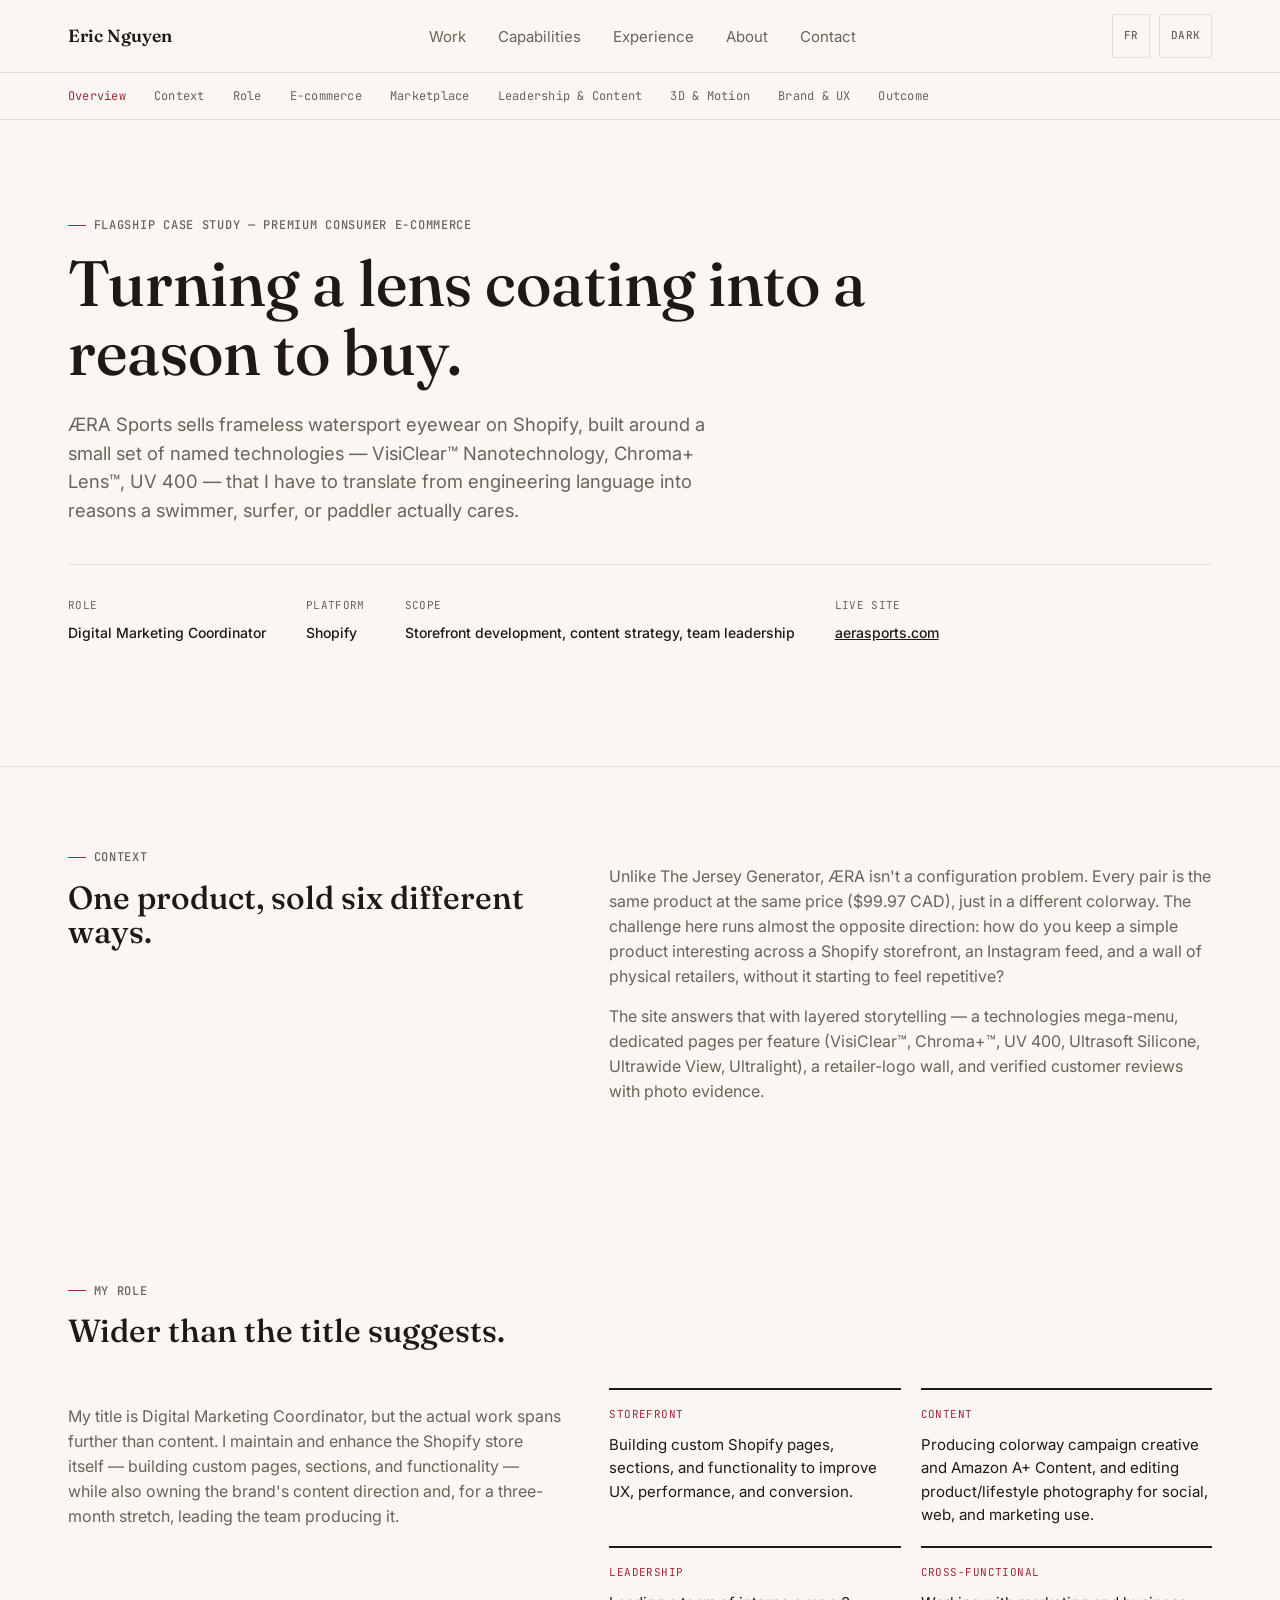
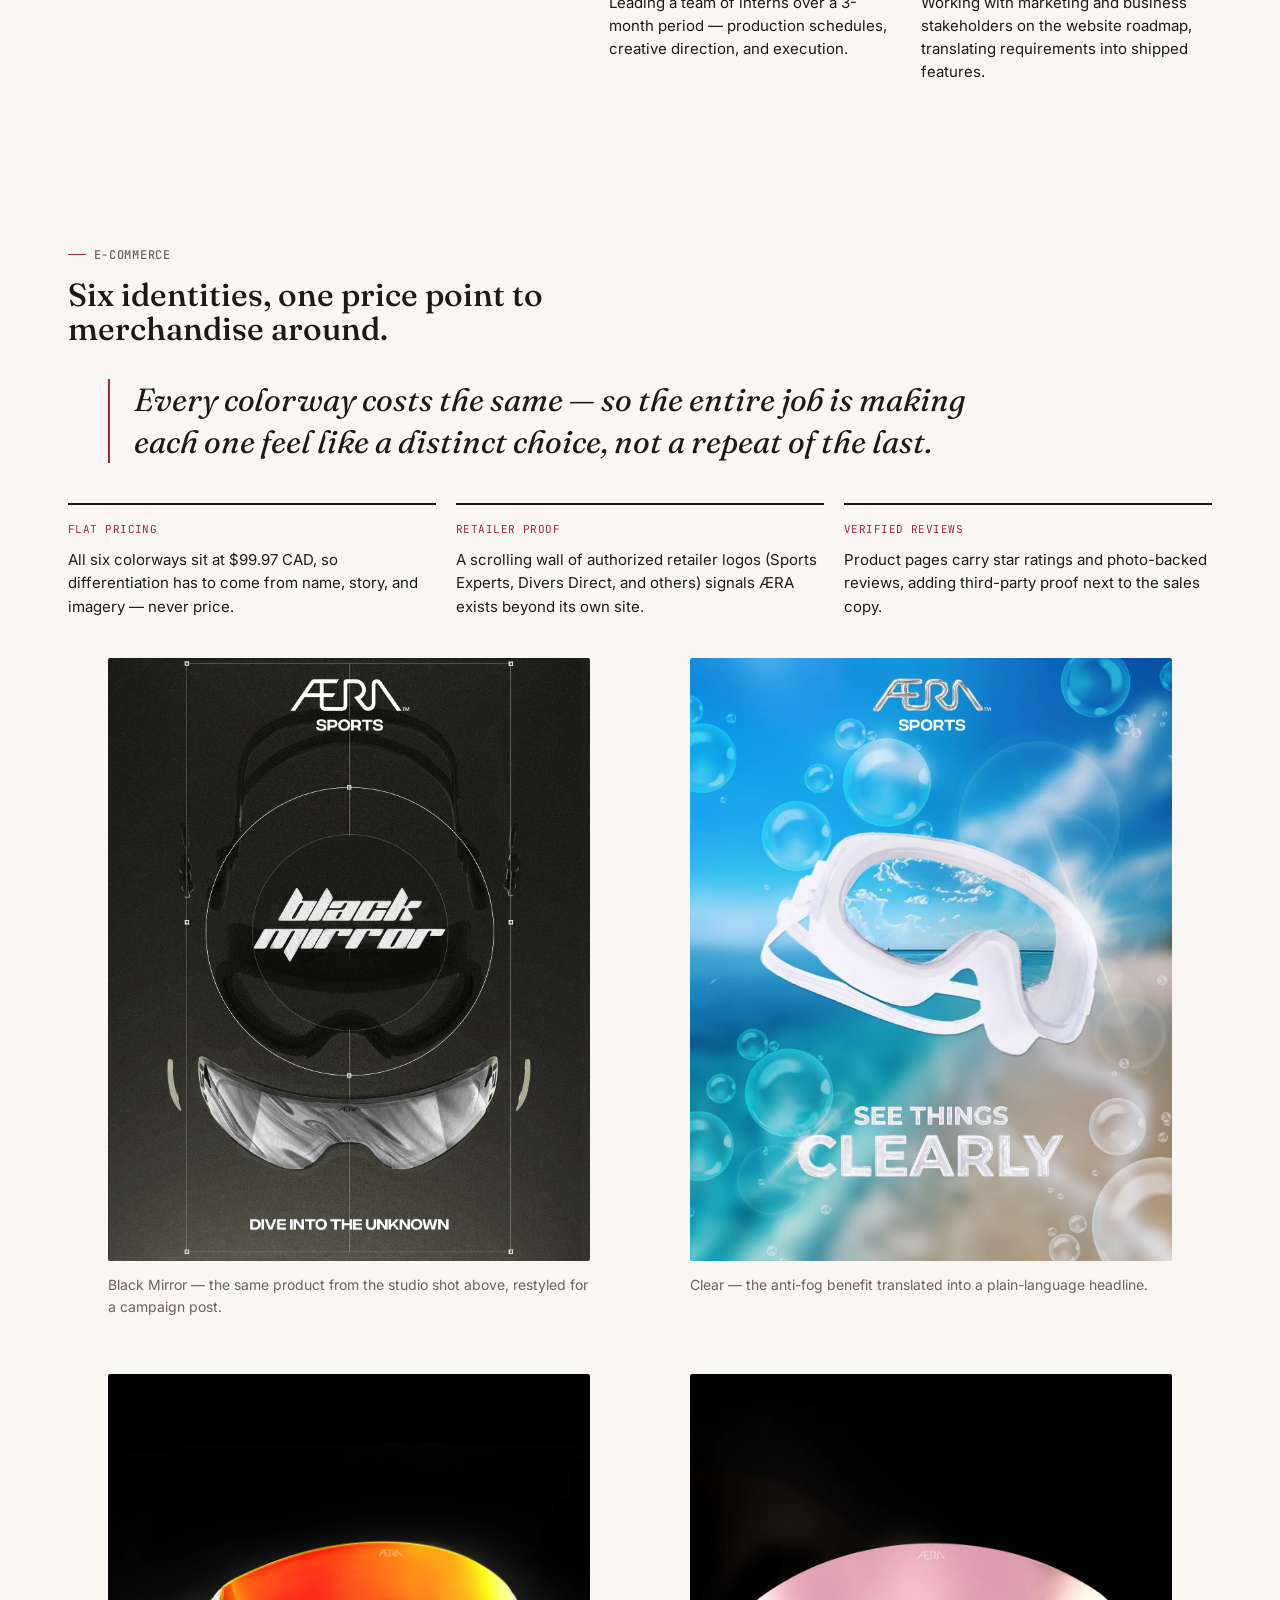
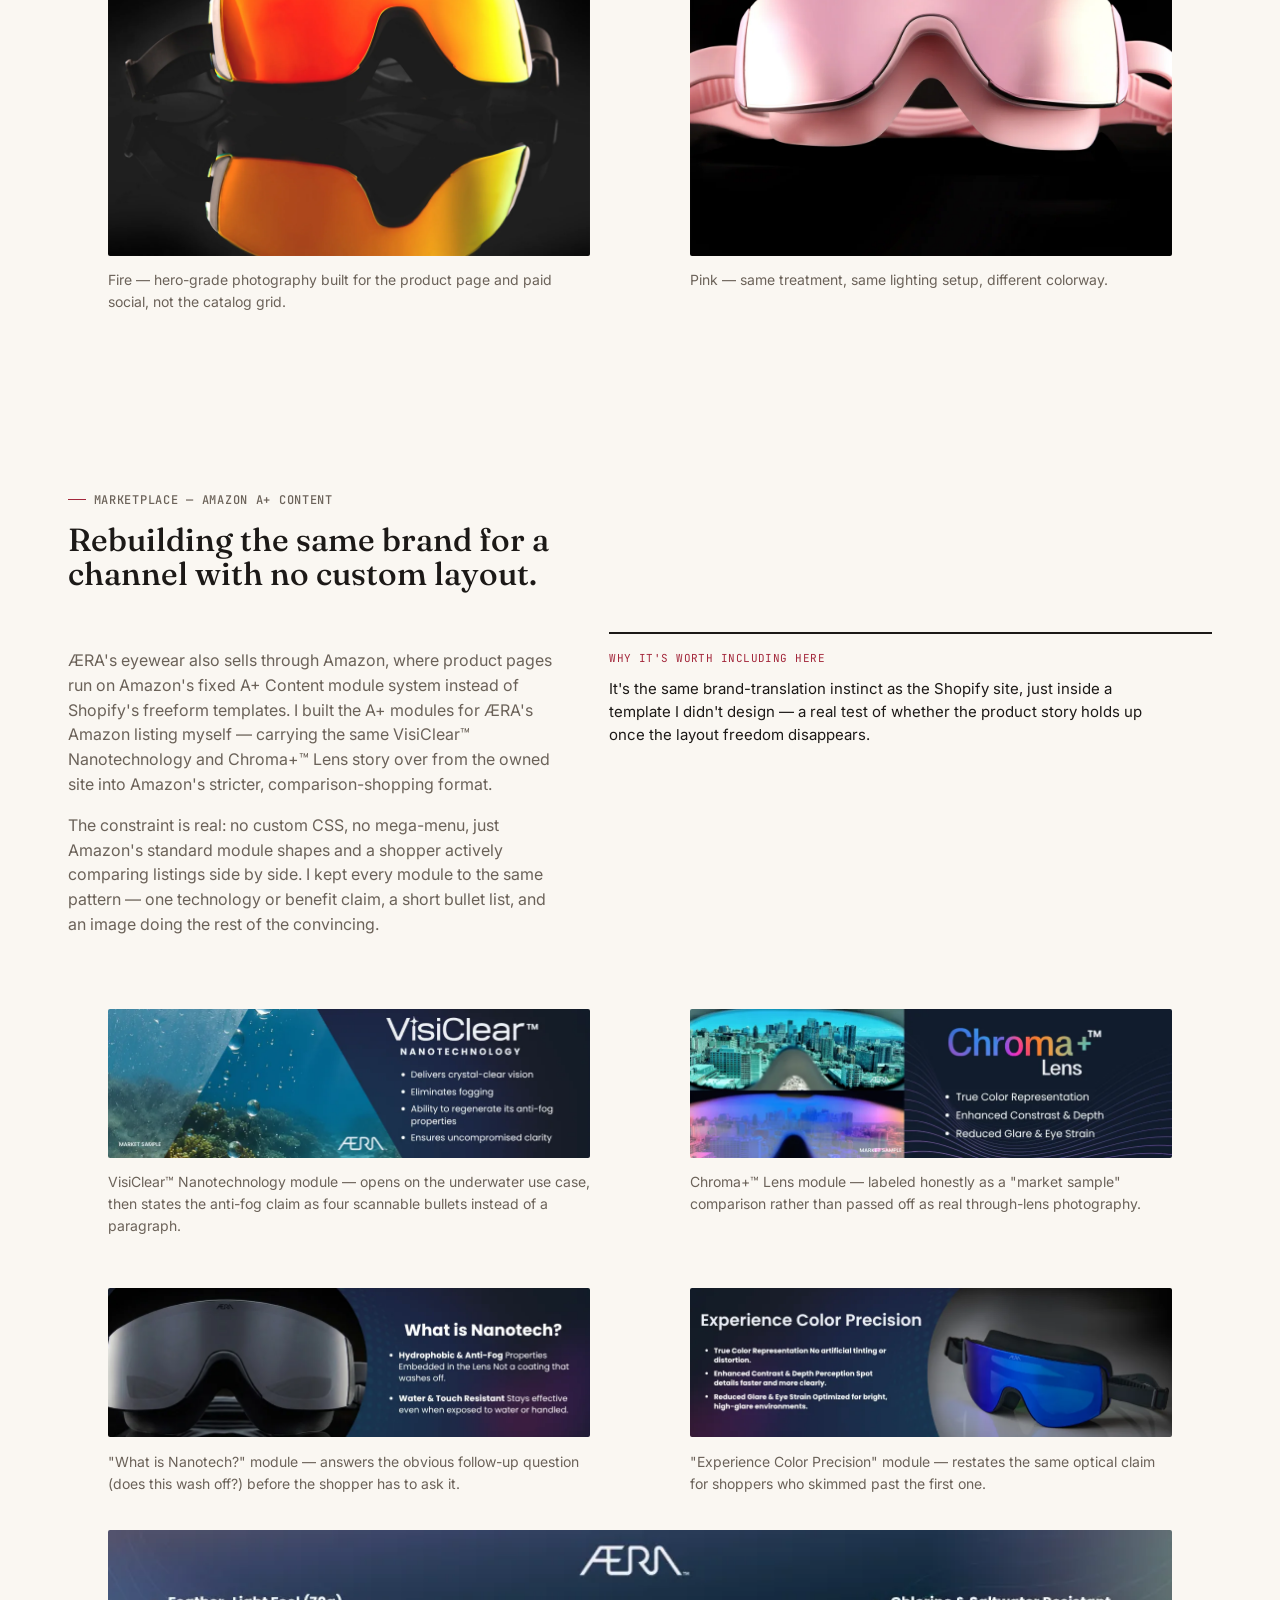
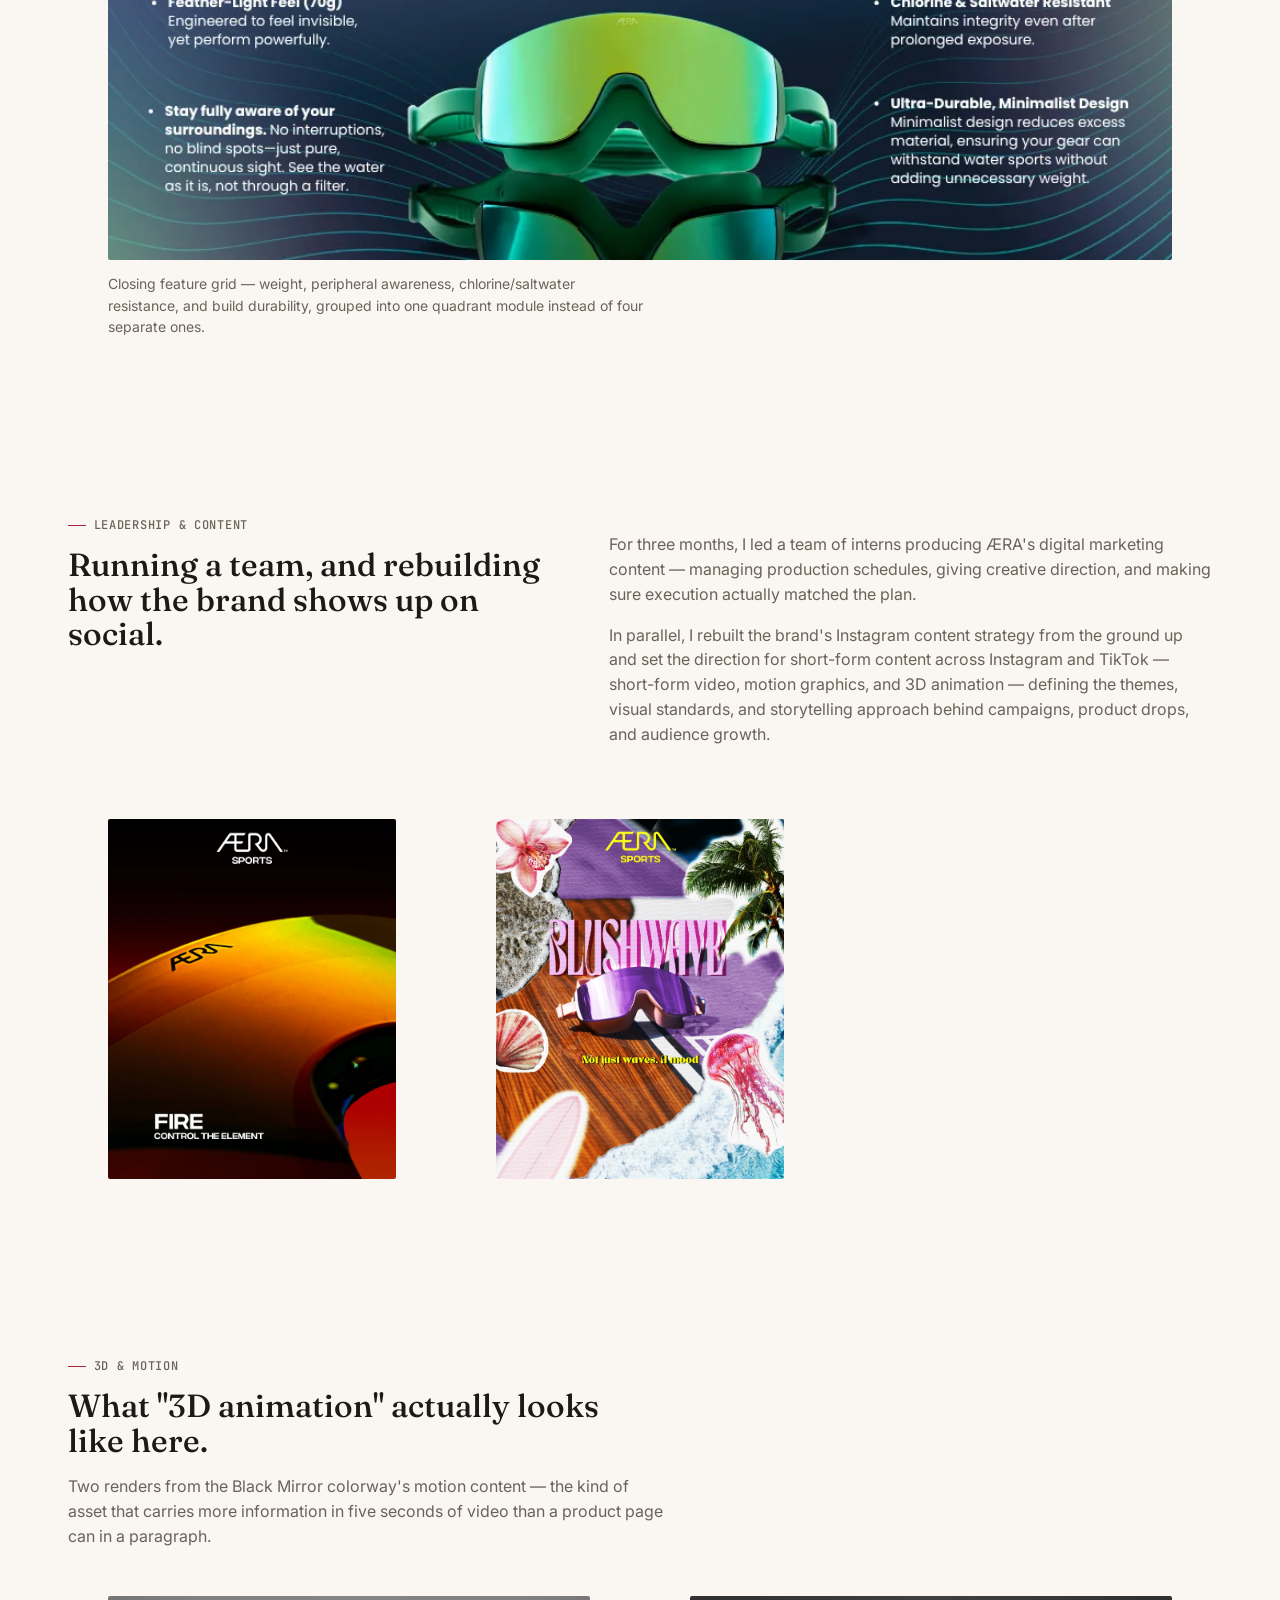
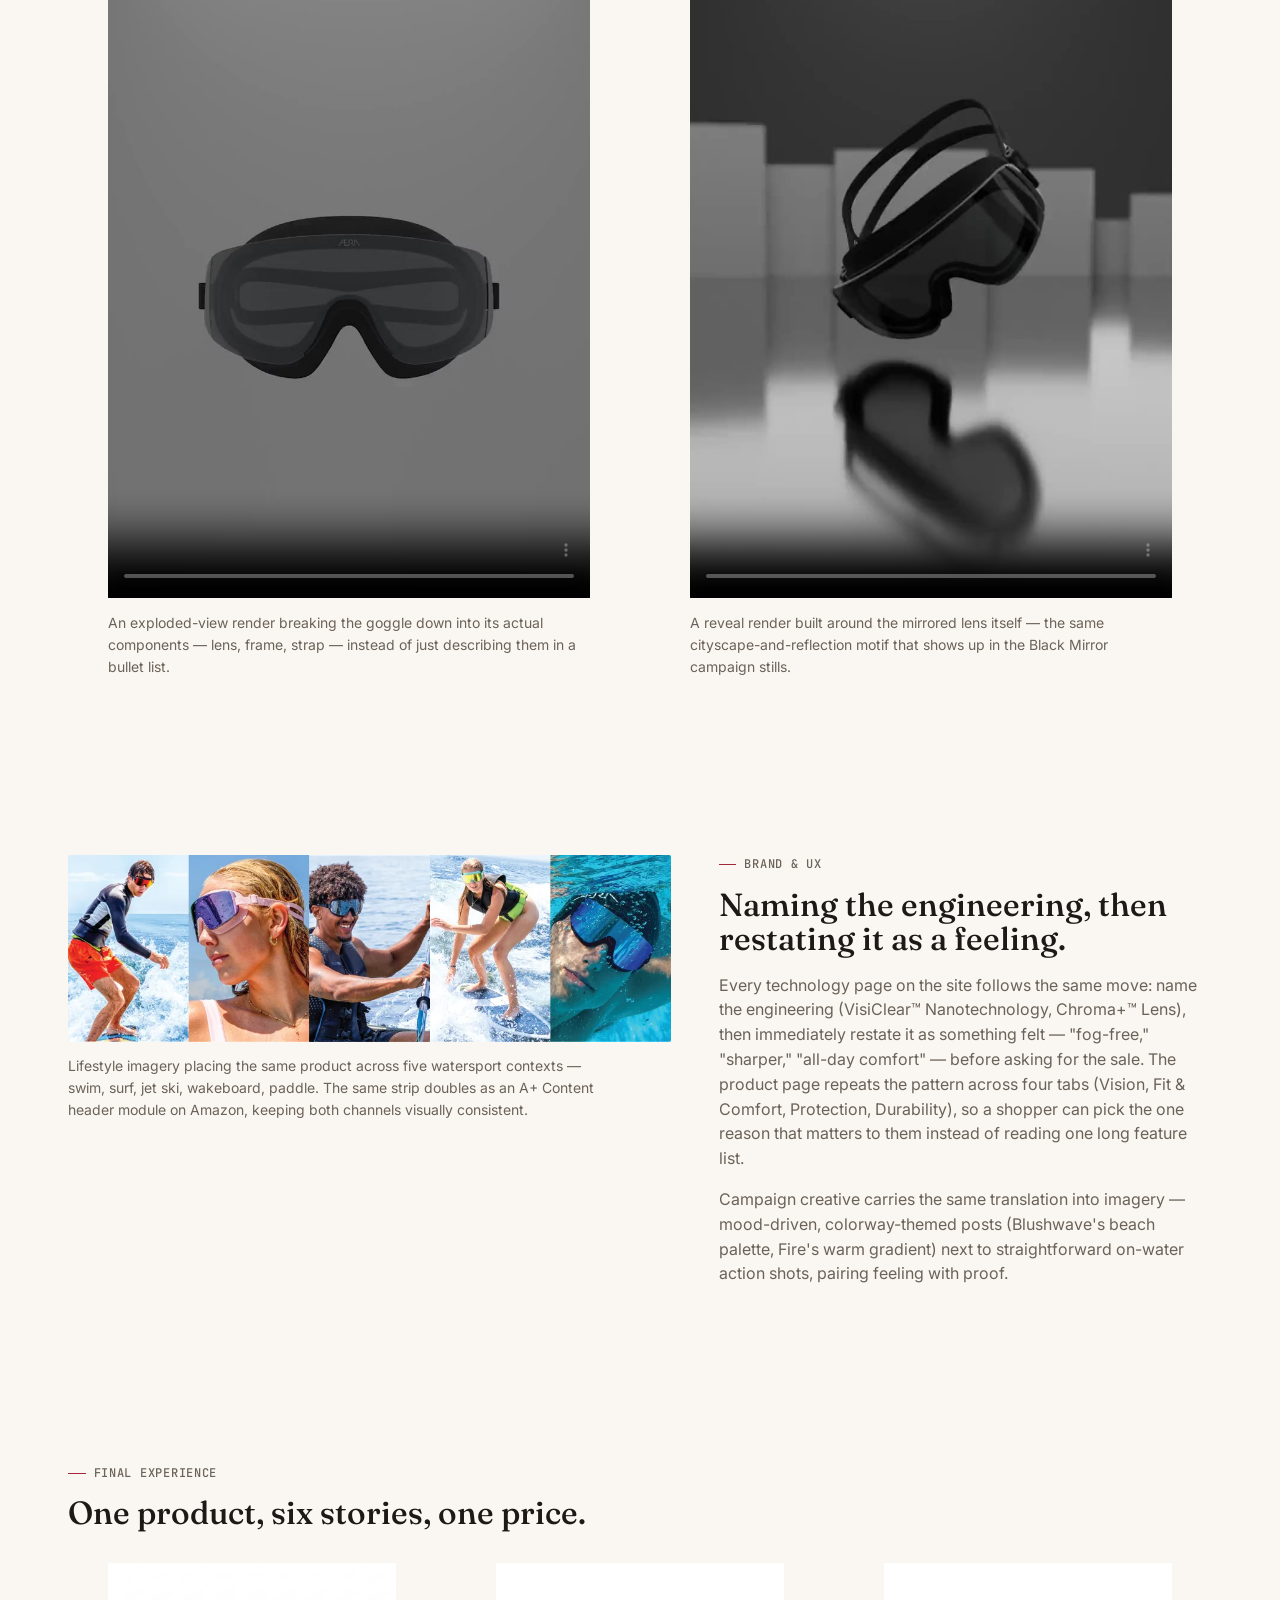
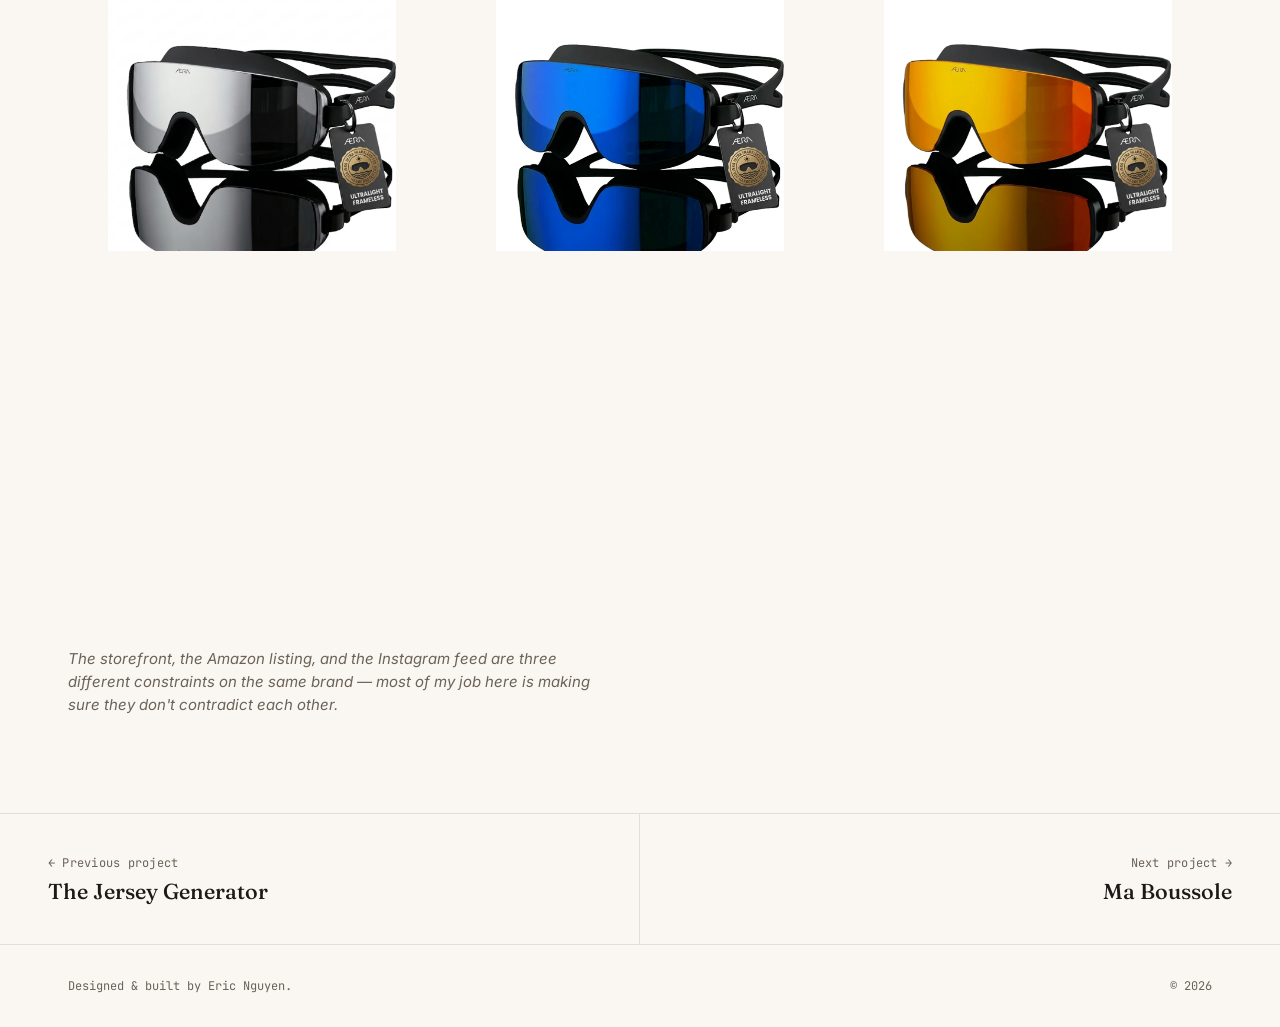
==== commit 6dd58803: "added mini model viewer for aerasports translation after" ====
--- a/aera-sports.html
+++ b/aera-sports.html
@@ -220,12 +220,110 @@
     </div>
     <div class="wrap cs-grid-3" style="margin-top:1rem;">
       
-      <figure class="cs-figure"><img src="assets/images/aera-sports/product-black-chrome.webp" alt="ÆRA eyewear, black chrome frame with chrome mirrored lens, studio product photography" loading="lazy" decoding="async"></figure>
-      <figure class="cs-figure"><img src="assets/images/aera-sports/product-blue.webp" alt="ÆRA eyewear, bluesteel frame with blue chrome mirrored lens, studio product photography" loading="lazy" decoding="async"></figure>
-      <figure class="cs-figure"><img src="assets/images/aera-sports/product-amber.webp" alt="ÆRA eyewear, amber frame with amber chrome mirrored lens, studio product photography" loading="lazy" decoding="async"></figure>
-      <figure class="cs-figure"><img src="assets/images/aera-sports/product-pink.webp" alt="ÆRA eyewear, blushwave frame with rose mirrored lens, studio product photography" loading="lazy" decoding="async"></figure>
-      <figure class="cs-figure"><img src="assets/images/aera-sports/product-teal.webp" alt="ÆRA eyewear, teal frame with gold mirrored lens, studio product photography" loading="lazy" decoding="async"></figure>
-      <figure class="cs-figure"><img src="assets/images/aera-sports/product-clear.webp" alt="ÆRA eyewear, clear frame with clear mirrored lens, studio product photography" loading="lazy" decoding="async"></figure>
+  <figure class="cs-figure js-image-modal"
+  data-title="Black Chrome"
+  data-description="The Black Mirror colorway combines a dark frame with a reflective chrome lens."
+  data-modal-image="assets/images/aera-sports/Render_Front_Tilted3.png">
+
+  <img
+    src="assets/images/aera-sports/product-black-chrome.webp"
+    alt="ÆRA black chrome eyewear"
+    loading="lazy"
+    decoding="async">
+</figure>
+
+
+<figure class="cs-figure js-image-modal"
+  data-title="Blue Steel"
+  data-description="The Blue Steel colorway pairs a cool blue-toned frame with a blue mirrored lens. The render emphasizes the product's streamlined geometry and lightweight frameless design."
+  data-modal-image="assets/images/aera-sports/Render_Front_Tilted8.png">
+
+  <img src="assets/images/aera-sports/product-blue.webp"
+       alt="ÆRA eyewear, bluesteel frame with blue chrome mirrored lens, studio product photography"
+       loading="lazy"
+       decoding="async">
+</figure>
+
+
+<figure class="cs-figure js-image-modal"
+  data-title="Fire"
+  data-description="The Fire colorway creates a warm monochromatic look through its amber frame and matching mirrored lens. The studio render focuses on the shape, construction, and reflective finish of the eyewear."
+  data-modal-image="assets/images/aera-sports/Render_Front_Tilted6.png">
+
+  <img src="assets/images/aera-sports/product-amber.webp"
+       alt="ÆRA eyewear, amber frame with amber chrome mirrored lens, studio product photography"
+       loading="lazy"
+       decoding="async">
+</figure>
+
+
+<figure class="cs-figure js-image-modal"
+  data-title="Blushwave"
+  data-description="Blushwave combines a soft pink frame with a rose mirrored lens. The image demonstrates how ÆRA's minimal product form can be paired with a more expressive color treatment."
+  data-modal-image="assets/images/aera-sports/Render_Front_Tilted7.png">
+
+
+  <img src="assets/images/aera-sports/product-pink.webp"
+       alt="ÆRA eyewear, blushwave frame with rose mirrored lens, studio product photography"
+       loading="lazy"
+       decoding="async">
+</figure>
+
+
+<figure class="cs-figure js-image-modal"
+  data-title="Teal"
+  data-description="The Teal colorway combines a translucent teal frame with a contrasting gold mirrored lens. This render highlights the relationship between the frame material, lens treatment, and overall product silhouette."
+  data-modal-image="assets/images/aera-sports/Render_Front_Tilted5.png">
+
+  <img src="assets/images/aera-sports/product-teal.webp"
+       alt="ÆRA eyewear, teal frame with gold mirrored lens, studio product photography"
+       loading="lazy"
+       decoding="async">
+</figure>
+
+
+<figure class="cs-figure js-image-modal"
+  data-title="Clear"
+  data-description="The Clear colorway uses a transparent frame and clear mirrored lens for a restrained, lightweight visual aesthetic. The image makes the frameless construction and overall geometry particularly visible."
+  data-modal-image="assets/images/aera-sports/Render_Front_Tilted4.png">
+
+
+  <img src="assets/images/aera-sports/product-clear.webp"
+       alt="ÆRA eyewear, clear frame with clear mirrored lens, studio product photography"
+       loading="lazy"
+       decoding="async">
+</figure>
+
+
+<dialog id="imageModal" class="image-modal">
+
+  <div class="image-modal__inner">
+
+    <button
+      type="button"
+      class="image-modal__close"
+      id="imageModalClose"
+      aria-label="Close image">
+      &times;
+    </button>
+
+    <div class="image-modal__media">
+      <img id="imageModalImage" src="" alt="">
+    </div>
+
+    <div class="image-modal__info">
+
+      <p class="image-modal__eyebrow">ÆRA SPORTS</p>
+
+      <h2 id="imageModalTitle"></h2>
+
+      <p id="imageModalDescription"></p>
+
+    </div>
+
+  </div>
+
+</dialog>
 
       
     </div>
--- a/css/style.css
+++ b/css/style.css
@@ -344,7 +344,7 @@
 .cs-meta { display: flex; flex-wrap: wrap; gap: 2.5rem; margin: 2.5rem 0; padding-top: 2rem; border-top: 1px solid var(--border); font-family: var(--mono); }
 .cs-meta div span { display: block; font-size: .6875rem; letter-spacing: .03em; text-transform: uppercase; color: var(--text-secondary); margin-bottom: .4rem; }
 .cs-meta div strong { font-weight: 500; font-size: .875rem; font-family: var(--sans); color: var(--text-primary); }
-.cs-figure { margin: 0; }
+/* .cs-figure { margin: 0; } */
 .cs-figure img, .cs-figure video { width: 100%; border-radius: var(--radius); }
 .cs-figure figcaption { margin-top: .85rem; font-size: .875rem; color: var(--text-secondary); max-width: 60ch; }
 .cs-two-col { display: grid; grid-template-columns: .9fr 1.1fr; gap: 3rem; align-items: start; }
@@ -408,3 +408,271 @@
 [lang-hidden] { display: none !important; }
 
 
+.supporting-media-trigger {
+  display: block;
+  width: 100%;
+  padding: 0;
+  border: 0;
+  background: none;
+  cursor: pointer;
+  text-align: left;
+}
+
+.supporting-media-trigger .work-media {
+  position: relative;
+  overflow: hidden;
+}
+
+.supporting-media-trigger img {
+  display: block;
+  width: 100%;
+  transition: transform 0.5s ease;
+}
+
+.supporting-media-trigger:hover img {
+  transform: scale(1.025);
+}
+
+.video-play {
+  position: absolute;
+  left: 50%;
+  top: 50%;
+  width: 58px;
+  height: 58px;
+  display: grid;
+  place-items: center;
+  transform: translate(-50%, -50%);
+  border-radius: 50%;
+  background: rgba(255, 255, 255, 0.92);
+  color: #101c2c;
+  font-size: 17px;
+  padding-left: 3px;
+  opacity: 0;
+  transition:
+    opacity 0.25s ease,
+    transform 0.25s ease;
+}
+
+.supporting-media-trigger:hover .video-play,
+.supporting-media-trigger:focus-visible .video-play {
+  opacity: 1;
+  transform: translate(-50%, -50%) scale(1);
+}
+
+.video-modal {
+  position: fixed;
+  inset: 0;
+  z-index: 9999;
+  display: grid;
+  place-items: center;
+  padding: 24px;
+  visibility: hidden;
+  opacity: 0;
+  transition:
+    opacity 0.25s ease,
+    visibility 0.25s ease;
+}
+
+.video-modal.is-open {
+  visibility: visible;
+  opacity: 1;
+}
+
+.video-modal-backdrop {
+  position: absolute;
+  inset: 0;
+  background: rgba(5, 10, 18, 0.82);
+  backdrop-filter: blur(10px);
+}
+
+.video-modal-content {
+  position: relative;
+  z-index: 1;
+  width: min(960px, 100%);
+}
+
+.video-frame {
+  position: relative;
+  width: 100%;
+  aspect-ratio: 16 / 9;
+  overflow: hidden;
+  border-radius: 14px;
+  background: #000;
+  box-shadow: 0 24px 80px rgba(0, 0, 0, 0.35);
+}
+
+.video-frame iframe {
+  width: 100%;
+  height: 100%;
+  display: block;
+}
+
+.video-modal-close {
+  position: absolute;
+  z-index: 2;
+  right: -12px;
+  top: -12px;
+  width: 38px;
+  height: 38px;
+  border: 0;
+  border-radius: 50%;
+  background: #fff;
+  color: #101c2c;
+  font-size: 25px;
+  line-height: 1;
+  cursor: pointer;
+}
+
+body.video-modal-open {
+  overflow: hidden;
+}
+
+@media (max-width: 600px) {
+  .video-modal {
+    padding: 16px;
+  }
+
+  .video-modal-close {
+    right: -6px;
+    top: -46px;
+  }
+
+  .video-play {
+    opacity: 1;
+  }
+}
+
+/* =========================================================
+   CLICKABLE IMAGES & LIGHTBOX MODAL
+   ========================================================= */
+
+/* ---------- Clickable Image Trigger ---------- */
+.js-image-modal {
+  cursor: pointer;
+}
+
+.js-image-modal img {
+  transition: transform 0.3s ease;
+}
+
+.js-image-modal:hover img {
+  transform: scale(1.015);
+}
+
+/* ---------- Native Dialog Modal Shell ---------- */
+.image-modal {
+  width: min(720px, calc(100vw - 2rem));
+  max-width: 720px;
+  margin: auto;
+  padding: 0;
+  border: none;
+  border-radius: clamp(12px, 2vw, 16px);
+  overflow: hidden;
+  background: var(--surface, #ffffff);
+  color: var(--text-primary, #1c1917);
+  box-shadow: 0 25px 70px rgba(0, 0, 0, 0.3);
+}
+
+.image-modal::backdrop {
+  background: rgba(10, 15, 22, 0.72);
+  -webkit-backdrop-filter: blur(8px);
+  backdrop-filter: blur(8px);
+}
+
+/* ---------- Modal Content Layout ---------- */
+.image-modal__inner {
+  position: relative;
+  display: grid;
+  grid-template-columns: 1fr 0.75fr;
+  max-height: min(620px, 90vh);
+}
+
+/* ---------- Media Container ---------- */
+.image-modal__media {
+  height: clamp(300px, 50vh, 430px);
+  display: flex;
+  align-items: center;
+  justify-content: center;
+  background: var(--surface-raised, #f2f3f4);
+}
+
+.image-modal__media img {
+  display: block;
+  width: 100%;
+  height: 100%;
+  object-fit: contain;
+}
+
+/* ---------- Content Section ---------- */
+.image-modal__info {
+  display: flex;
+  flex-direction: column;
+  justify-content: center;
+  padding: clamp(1.25rem, 4vw, 2rem);
+}
+
+.image-modal__eyebrow {
+  margin: 0 0 0.625rem;
+  font-family: var(--mono, inherit);
+  font-size: 0.65rem;
+  font-weight: 700;
+  letter-spacing: 0.14em;
+  text-transform: uppercase;
+  color: var(--accent, inherit);
+}
+
+.image-modal__info h2 {
+  margin: 0 0 0.875rem;
+  font-family: var(--serif, inherit);
+  font-size: clamp(1.4rem, 2.5vw, 1.8rem);
+  line-height: 1.1;
+}
+
+.image-modal__info > p:last-child {
+  margin: 0;
+  font-size: 0.9rem;
+  line-height: 1.65;
+  color: var(--text-secondary, inherit);
+}
+
+/* ---------- Close Button ---------- */
+.image-modal__close {
+  position: absolute;
+  top: 0.75rem;
+  right: 0.75rem;
+  z-index: 5;
+  width: 2.5rem;
+  height: 2.5rem;
+  padding: 0;
+  border: none;
+  border-radius: 50%;
+  background: rgba(255, 255, 255, 0.94);
+  color: #101c2c;
+  font-size: 1.25rem;
+  line-height: 1;
+  cursor: pointer;
+  display: flex;
+  align-items: center;
+  justify-content: center;
+  box-shadow: 0 3px 12px rgba(0, 0, 0, 0.12);
+  transition: transform 0.2s ease, background-color 0.2s ease;
+}
+
+.image-modal__close:hover {
+  transform: scale(1.08);
+}
+
+/* ---------- Mobile Adaptations ---------- */
+@media (max-width: 700px) {
+  .image-modal__inner {
+    display: flex;
+    flex-direction: column;
+    max-height: calc(100vh - 2.5rem);
+    overflow-y: auto;
+  }
+
+  .image-modal__media {
+    height: 260px;
+    flex-shrink: 0;
+  }
+}
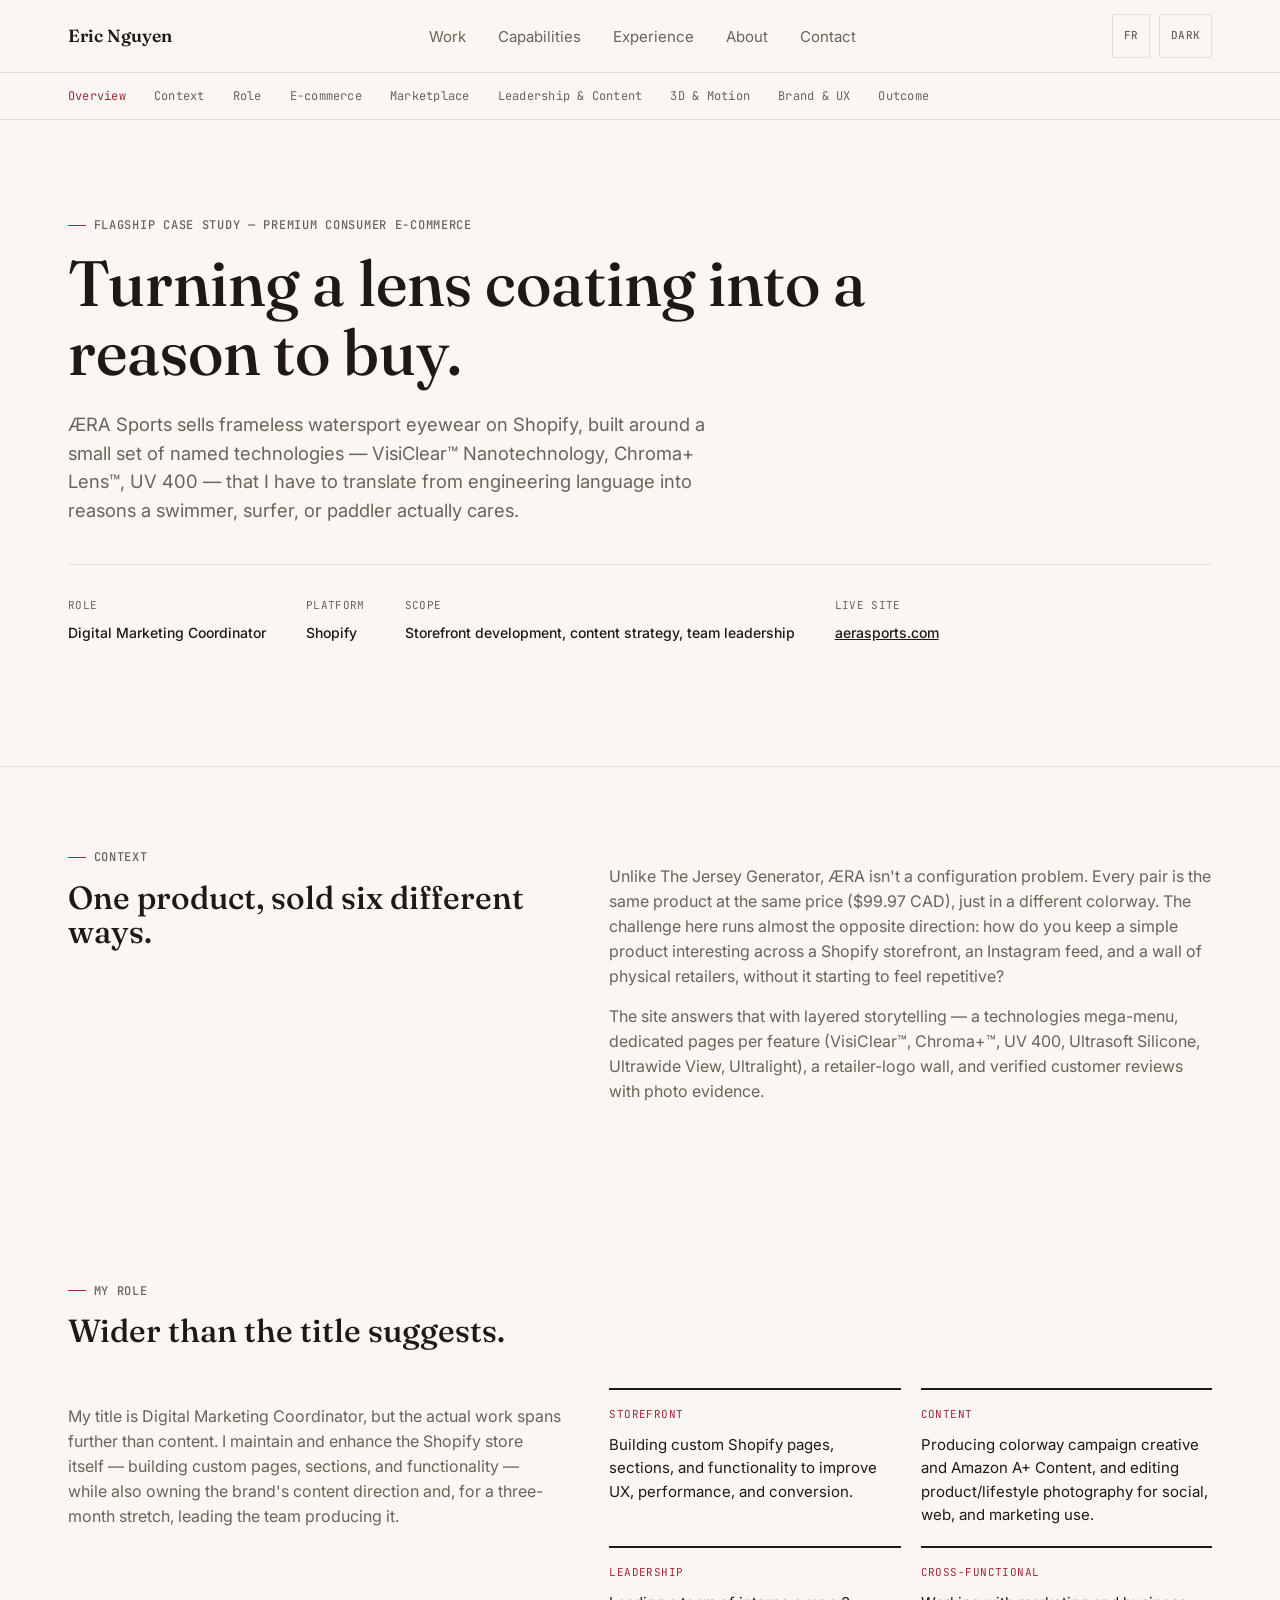
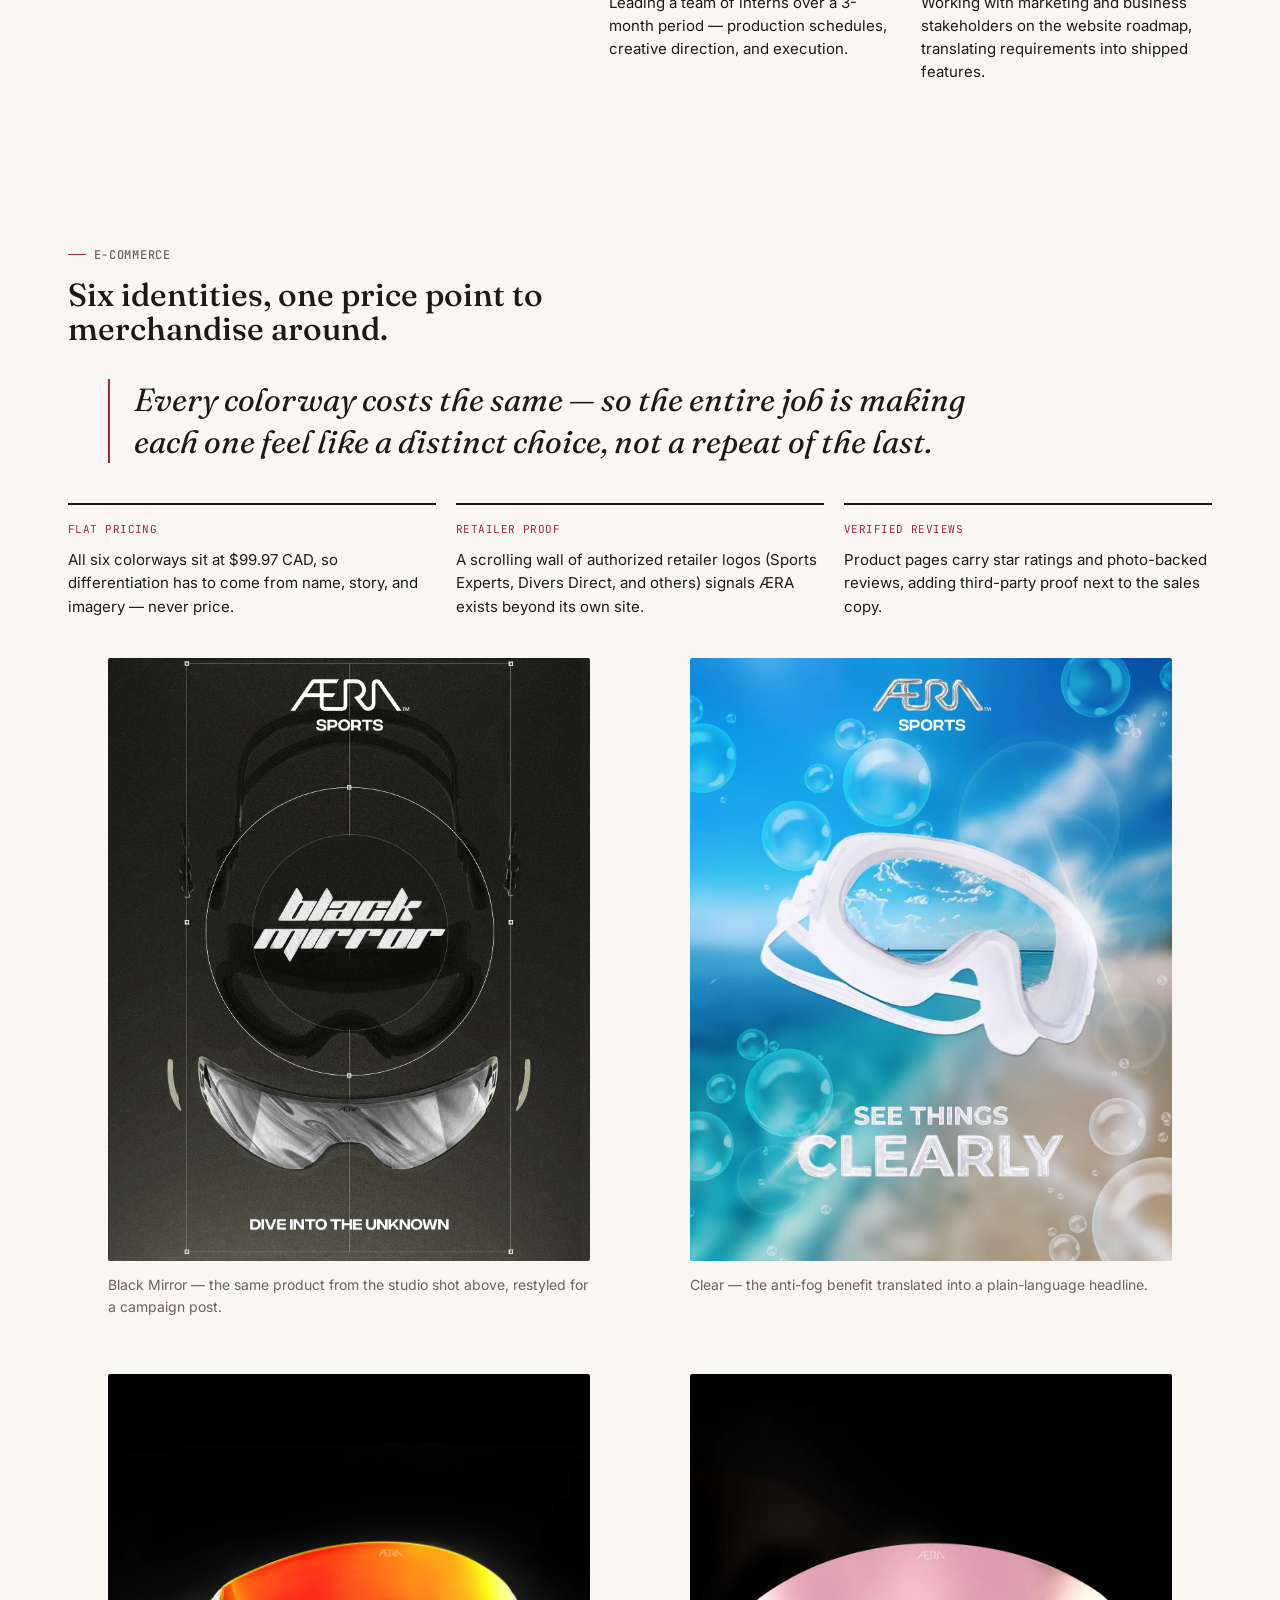
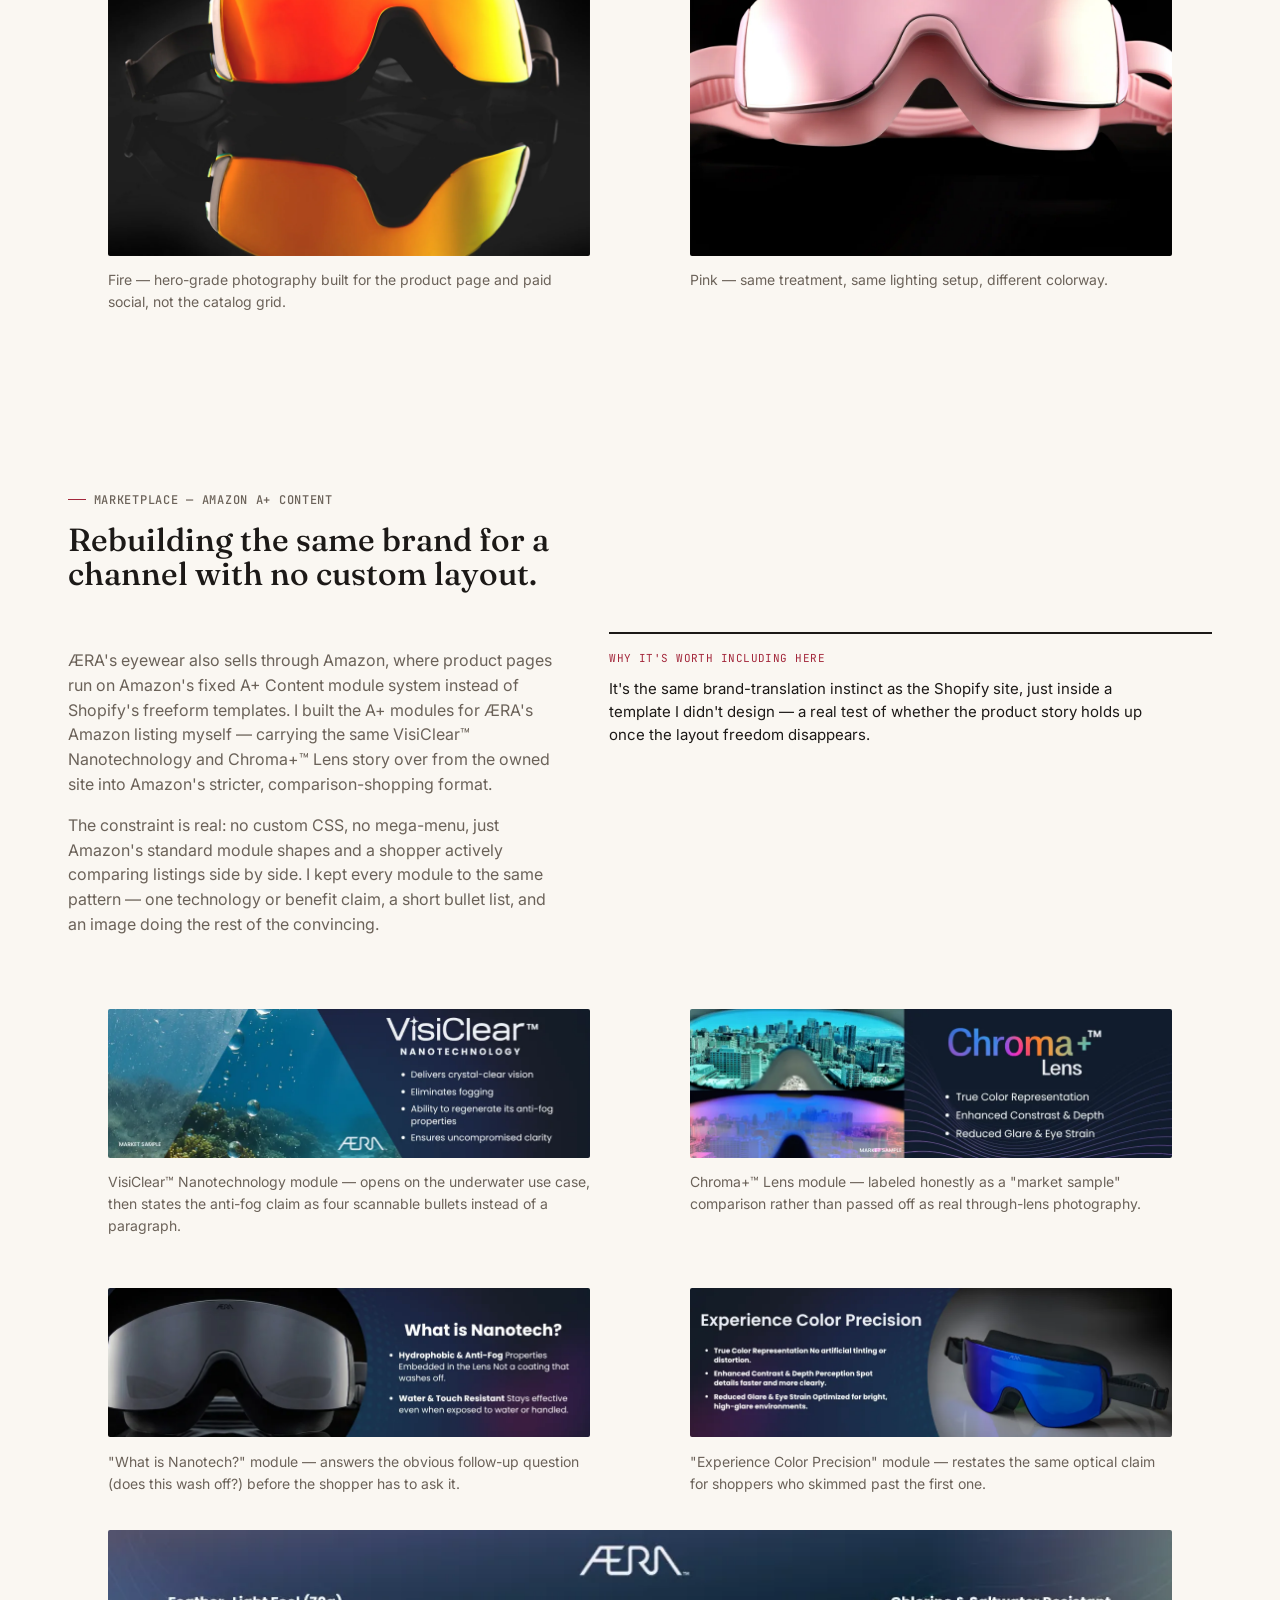
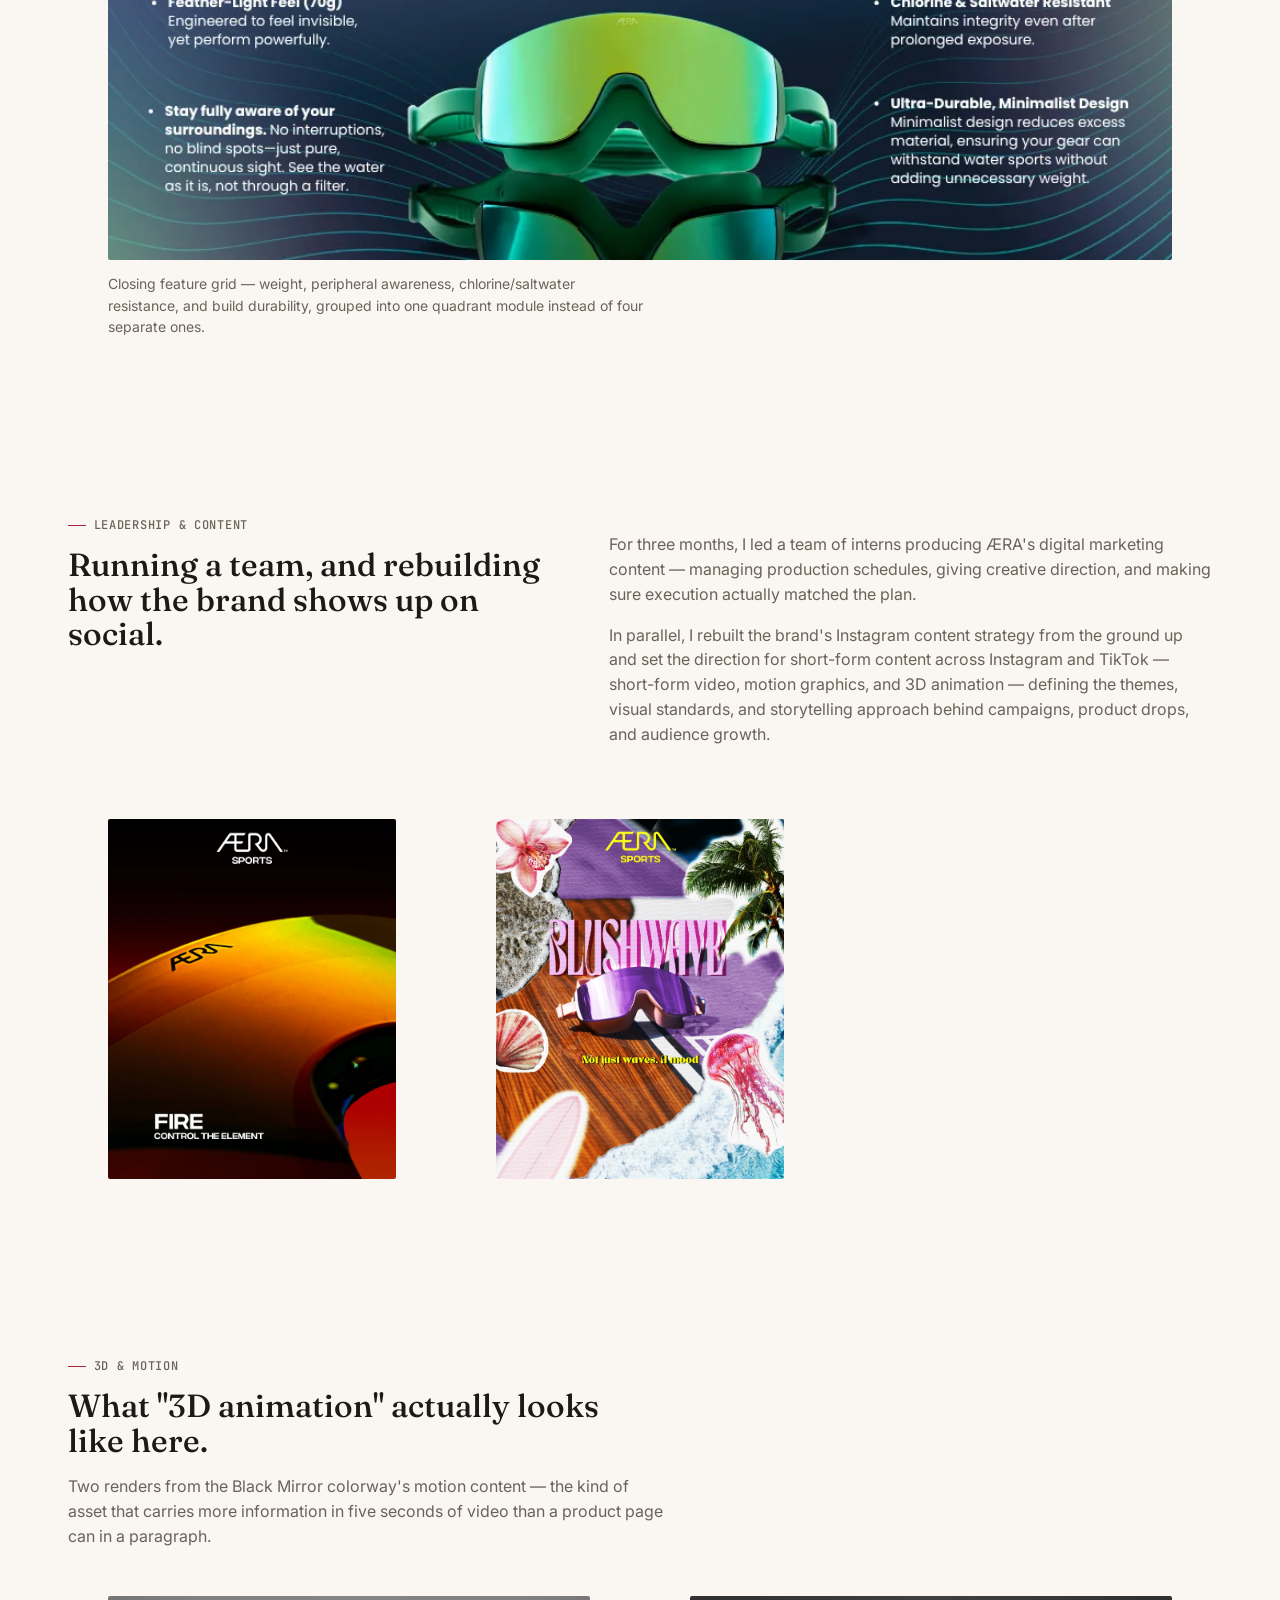
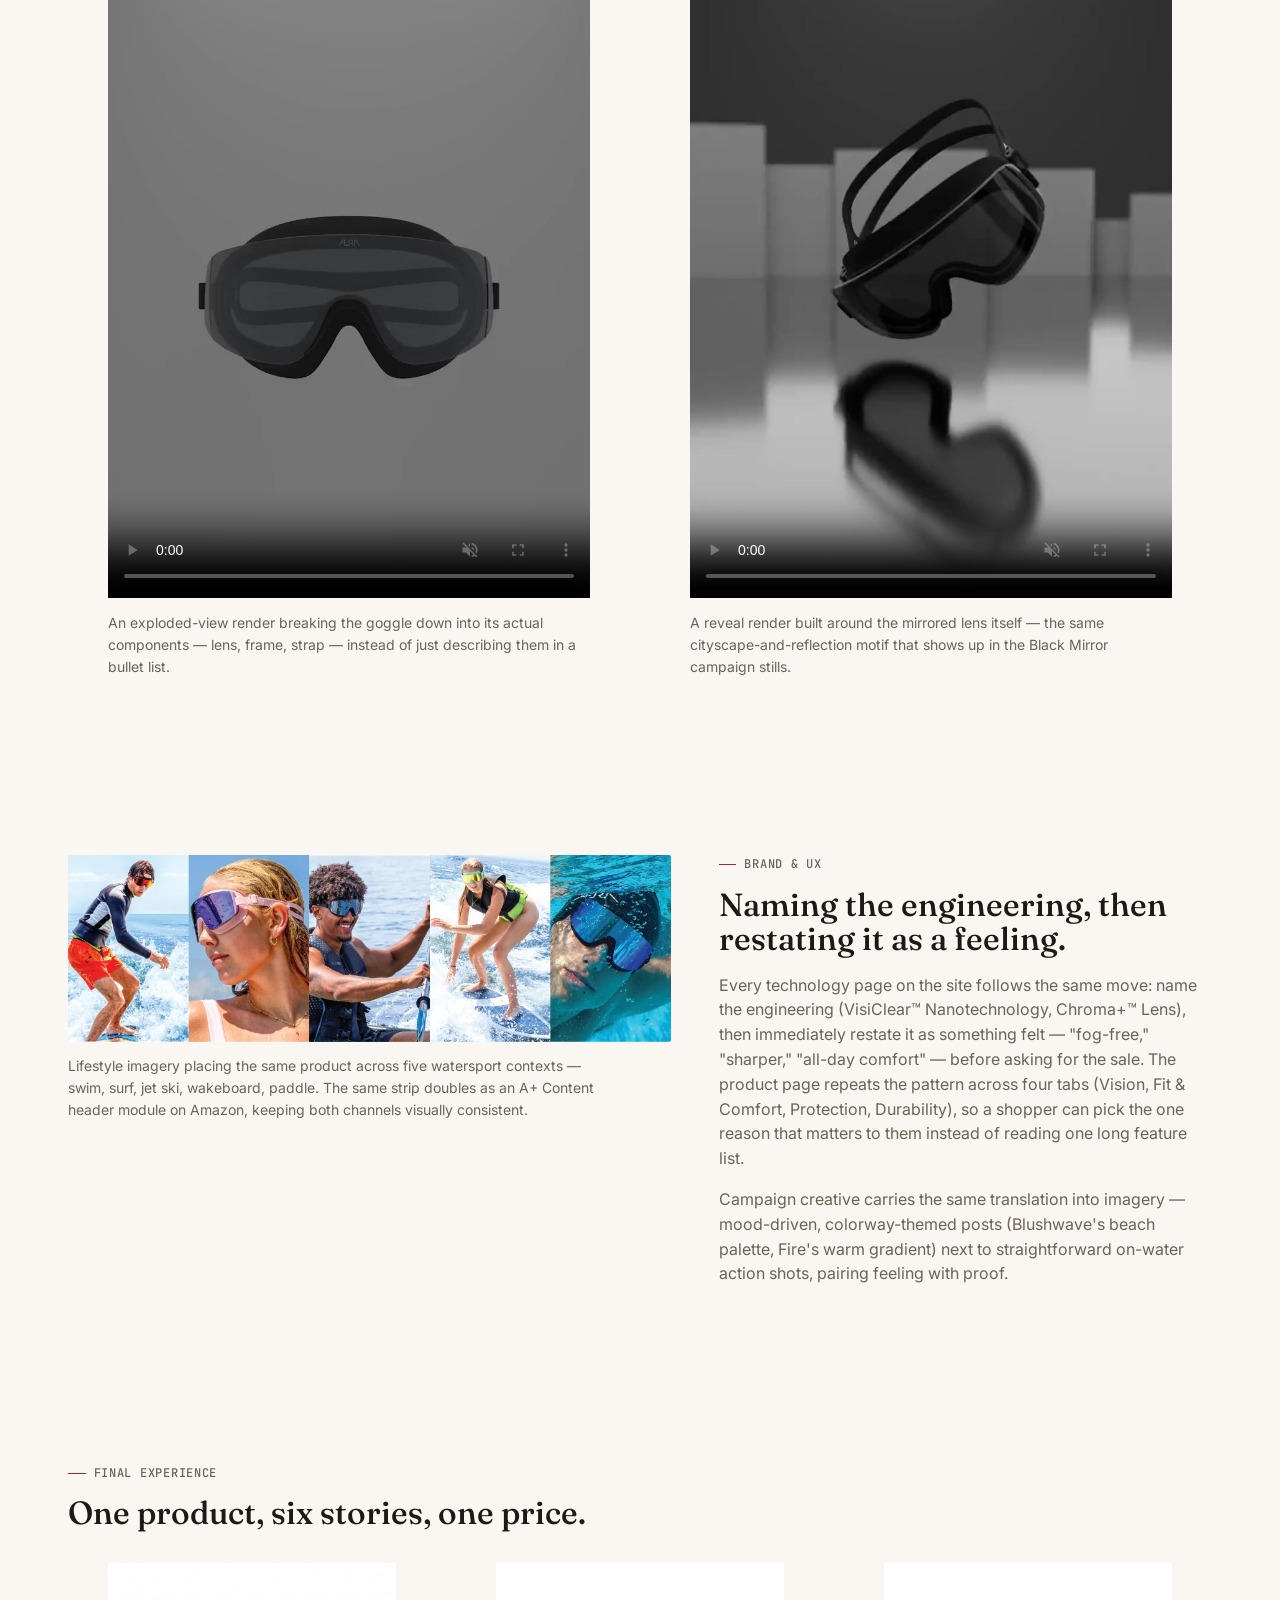
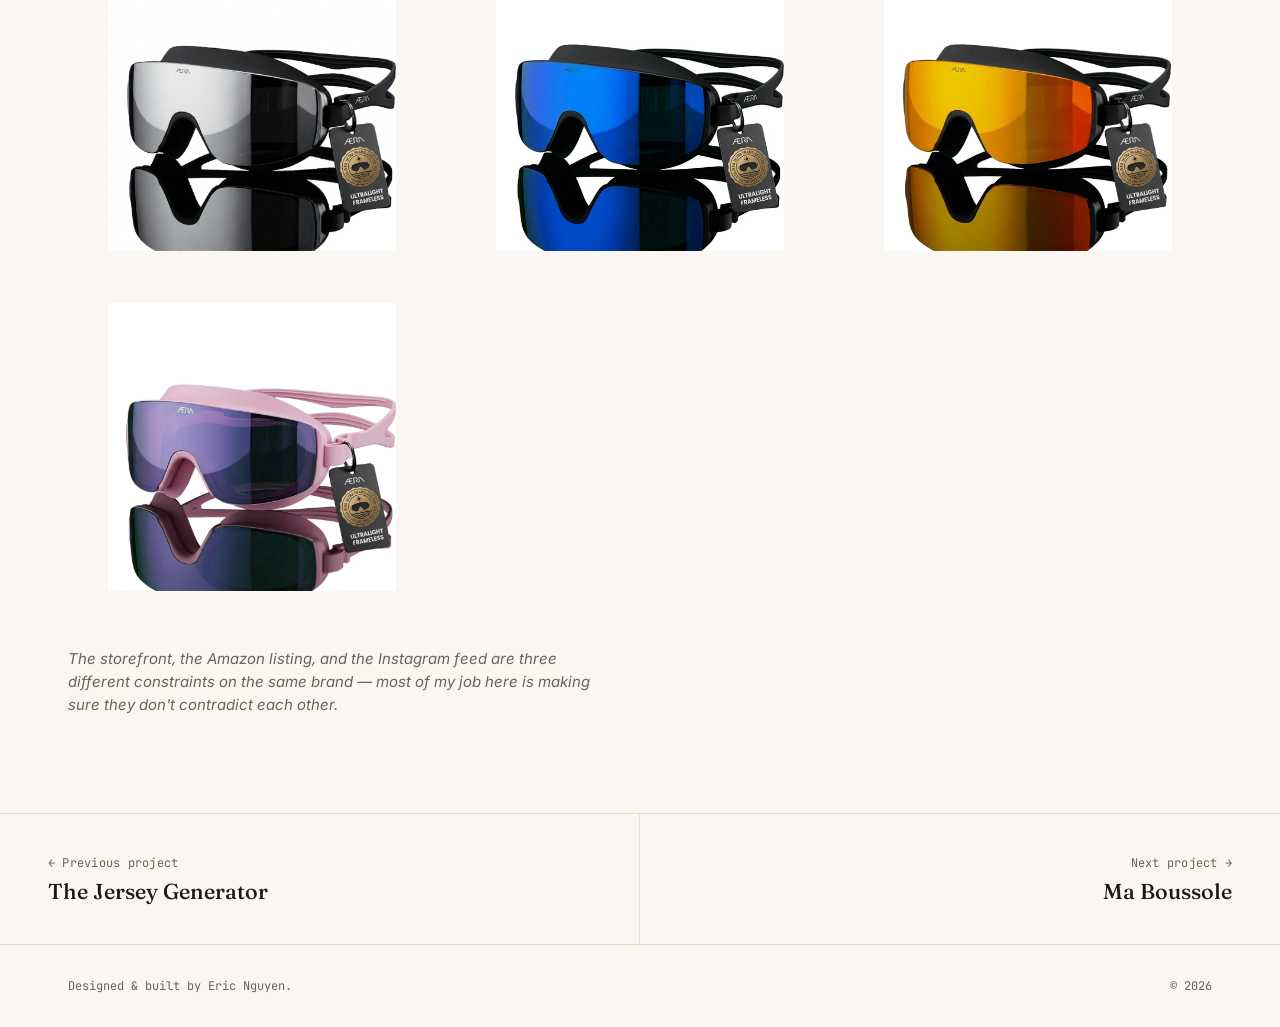
==== commit 7b0a77f0: "translation english french for mini model card for aerasports" ====
--- a/aera-sports.html
+++ b/aera-sports.html
@@ -223,75 +223,49 @@
   <figure class="cs-figure js-image-modal"
   data-title="Black Chrome"
   data-description="The Black Mirror colorway combines a dark frame with a reflective chrome lens."
+  data-i18n-attr="data-title:aera.gallery.blackChrome.title, data-description:aera.gallery.blackChrome.desc"
   data-modal-image="assets/images/aera-sports/Render_Front_Tilted3.png">
-
-  <img
-    src="assets/images/aera-sports/product-black-chrome.webp"
-    alt="ÆRA black chrome eyewear"
-    loading="lazy"
-    decoding="async">
-</figure>
-
+  <img src="assets/images/aera-sports/product-black-chrome.webp" alt="ÆRA black chrome eyewear" loading="lazy" decoding="async">
+</figure>
 
 <figure class="cs-figure js-image-modal"
   data-title="Blue Steel"
   data-description="The Blue Steel colorway pairs a cool blue-toned frame with a blue mirrored lens. The render emphasizes the product's streamlined geometry and lightweight frameless design."
+  data-i18n-attr="data-title:aera.gallery.blueSteel.title, data-description:aera.gallery.blueSteel.desc"
   data-modal-image="assets/images/aera-sports/Render_Front_Tilted8.png">
-
-  <img src="assets/images/aera-sports/product-blue.webp"
-       alt="ÆRA eyewear, bluesteel frame with blue chrome mirrored lens, studio product photography"
-       loading="lazy"
-       decoding="async">
-</figure>
-
+  <img src="assets/images/aera-sports/product-blue.webp" alt="ÆRA eyewear, bluesteel frame with blue chrome mirrored lens, studio product photography" loading="lazy" decoding="async">
+</figure>
 
 <figure class="cs-figure js-image-modal"
   data-title="Fire"
   data-description="The Fire colorway creates a warm monochromatic look through its amber frame and matching mirrored lens. The studio render focuses on the shape, construction, and reflective finish of the eyewear."
+  data-i18n-attr="data-title:aera.gallery.fire.title, data-description:aera.gallery.fire.desc"
   data-modal-image="assets/images/aera-sports/Render_Front_Tilted6.png">
-
-  <img src="assets/images/aera-sports/product-amber.webp"
-       alt="ÆRA eyewear, amber frame with amber chrome mirrored lens, studio product photography"
-       loading="lazy"
-       decoding="async">
-</figure>
-
+  <img src="assets/images/aera-sports/product-amber.webp" alt="ÆRA eyewear, amber frame with amber chrome mirrored lens, studio product photography" loading="lazy" decoding="async">
+</figure>
 
 <figure class="cs-figure js-image-modal"
   data-title="Blushwave"
   data-description="Blushwave combines a soft pink frame with a rose mirrored lens. The image demonstrates how ÆRA's minimal product form can be paired with a more expressive color treatment."
+  data-i18n-attr="data-title:aera.gallery.blushwave.title, data-description:aera.gallery.blushwave.desc"
   data-modal-image="assets/images/aera-sports/Render_Front_Tilted7.png">
-
-
-  <img src="assets/images/aera-sports/product-pink.webp"
-       alt="ÆRA eyewear, blushwave frame with rose mirrored lens, studio product photography"
-       loading="lazy"
-       decoding="async">
-</figure>
-
+  <img src="assets/images/aera-sports/product-pink.webp" alt="ÆRA eyewear, blushwave frame with rose mirrored lens, studio product photography" loading="lazy" decoding="async">
+</figure>
 
 <figure class="cs-figure js-image-modal"
   data-title="Teal"
   data-description="The Teal colorway combines a translucent teal frame with a contrasting gold mirrored lens. This render highlights the relationship between the frame material, lens treatment, and overall product silhouette."
+  data-i18n-attr="data-title:aera.gallery.teal.title, data-description:aera.gallery.teal.desc"
   data-modal-image="assets/images/aera-sports/Render_Front_Tilted5.png">
-
-  <img src="assets/images/aera-sports/product-teal.webp"
-       alt="ÆRA eyewear, teal frame with gold mirrored lens, studio product photography"
-       loading="lazy"
-       decoding="async">
-</figure>
-
+  <img src="assets/images/aera-sports/product-teal.webp" alt="ÆRA eyewear, teal frame with gold mirrored lens, studio product photography" loading="lazy" decoding="async">
+</figure>
 
 <figure class="cs-figure js-image-modal"
   data-title="Clear"
   data-description="The Clear colorway uses a transparent frame and clear mirrored lens for a restrained, lightweight visual aesthetic. The image makes the frameless construction and overall geometry particularly visible."
+  data-i18n-attr="data-title:aera.gallery.clear.title, data-description:aera.gallery.clear.desc"
   data-modal-image="assets/images/aera-sports/Render_Front_Tilted4.png">
-
-
-  <img src="assets/images/aera-sports/product-clear.webp"
-       alt="ÆRA eyewear, clear frame with clear mirrored lens, studio product photography"
-       loading="lazy"
-       decoding="async">
+  <img src="assets/images/aera-sports/product-clear.webp" alt="ÆRA eyewear, clear frame with clear mirrored lens, studio product photography" loading="lazy" decoding="async">
 </figure>
 
 
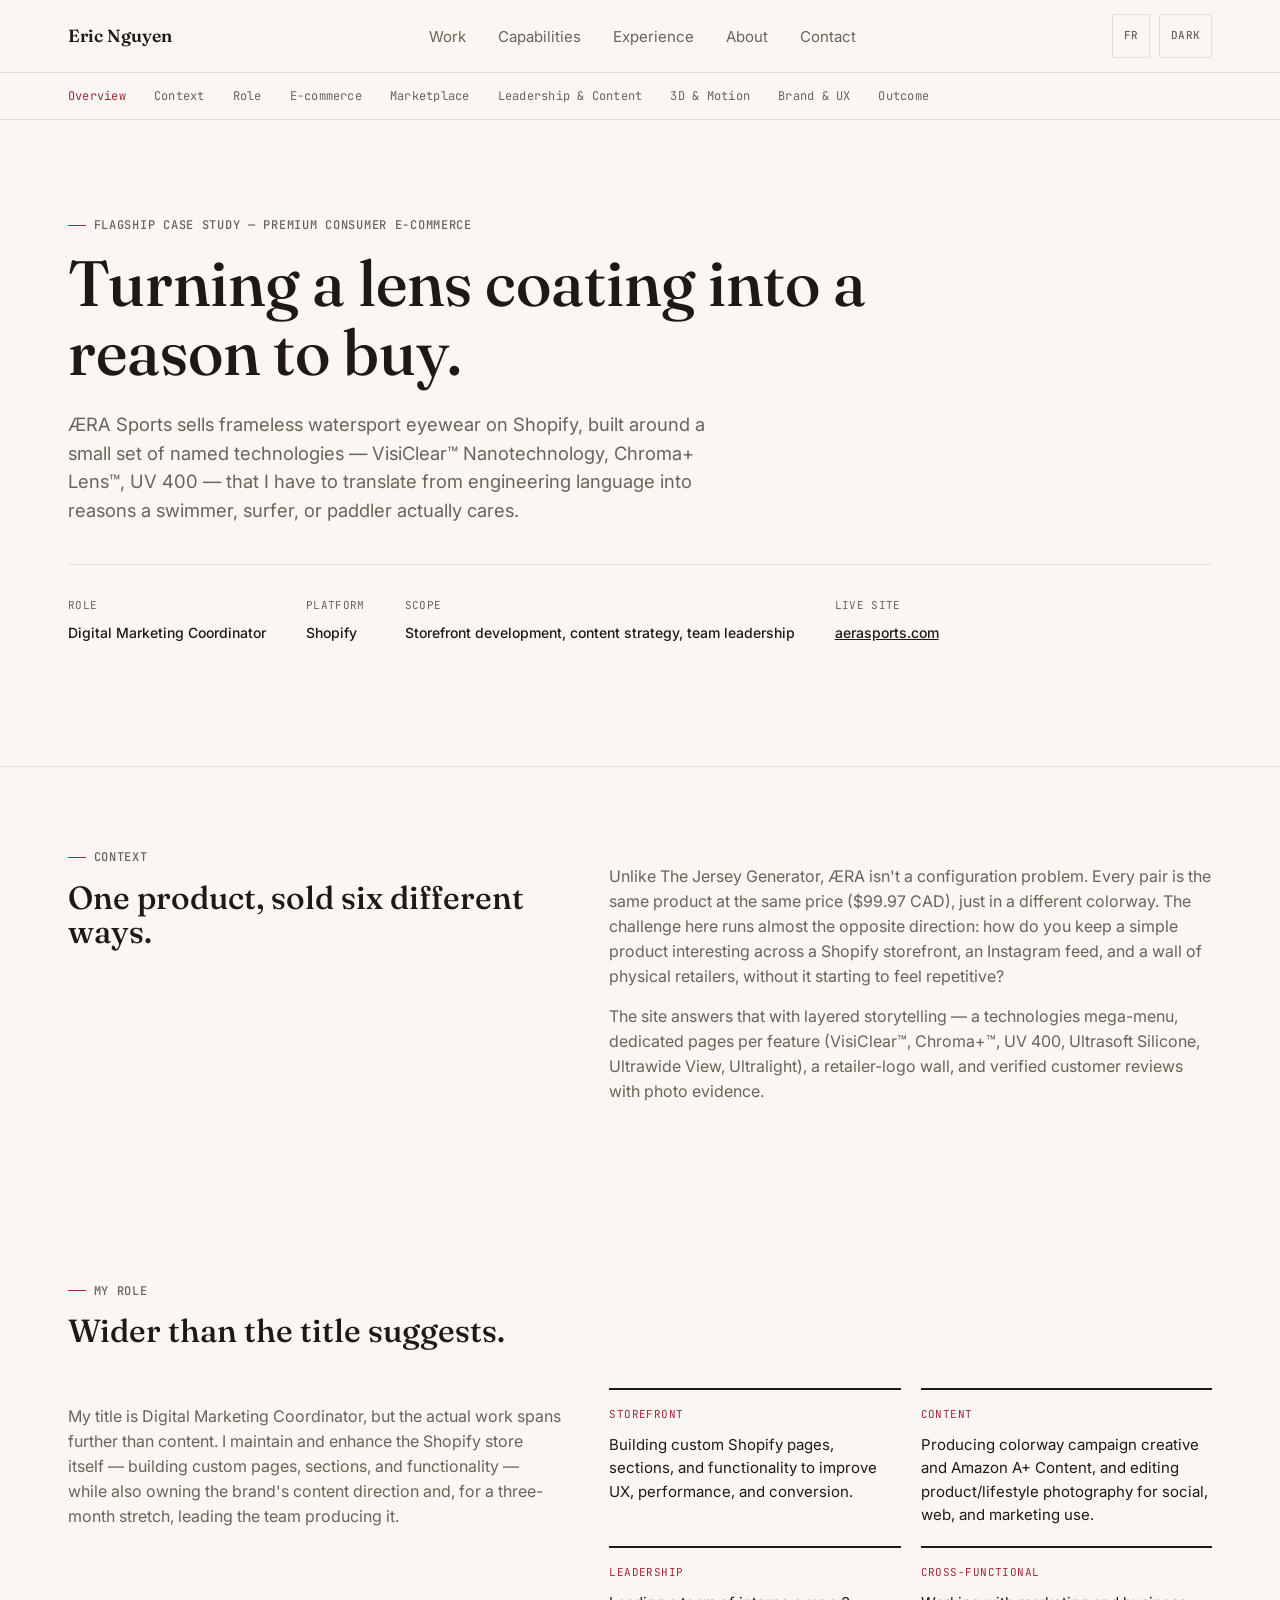
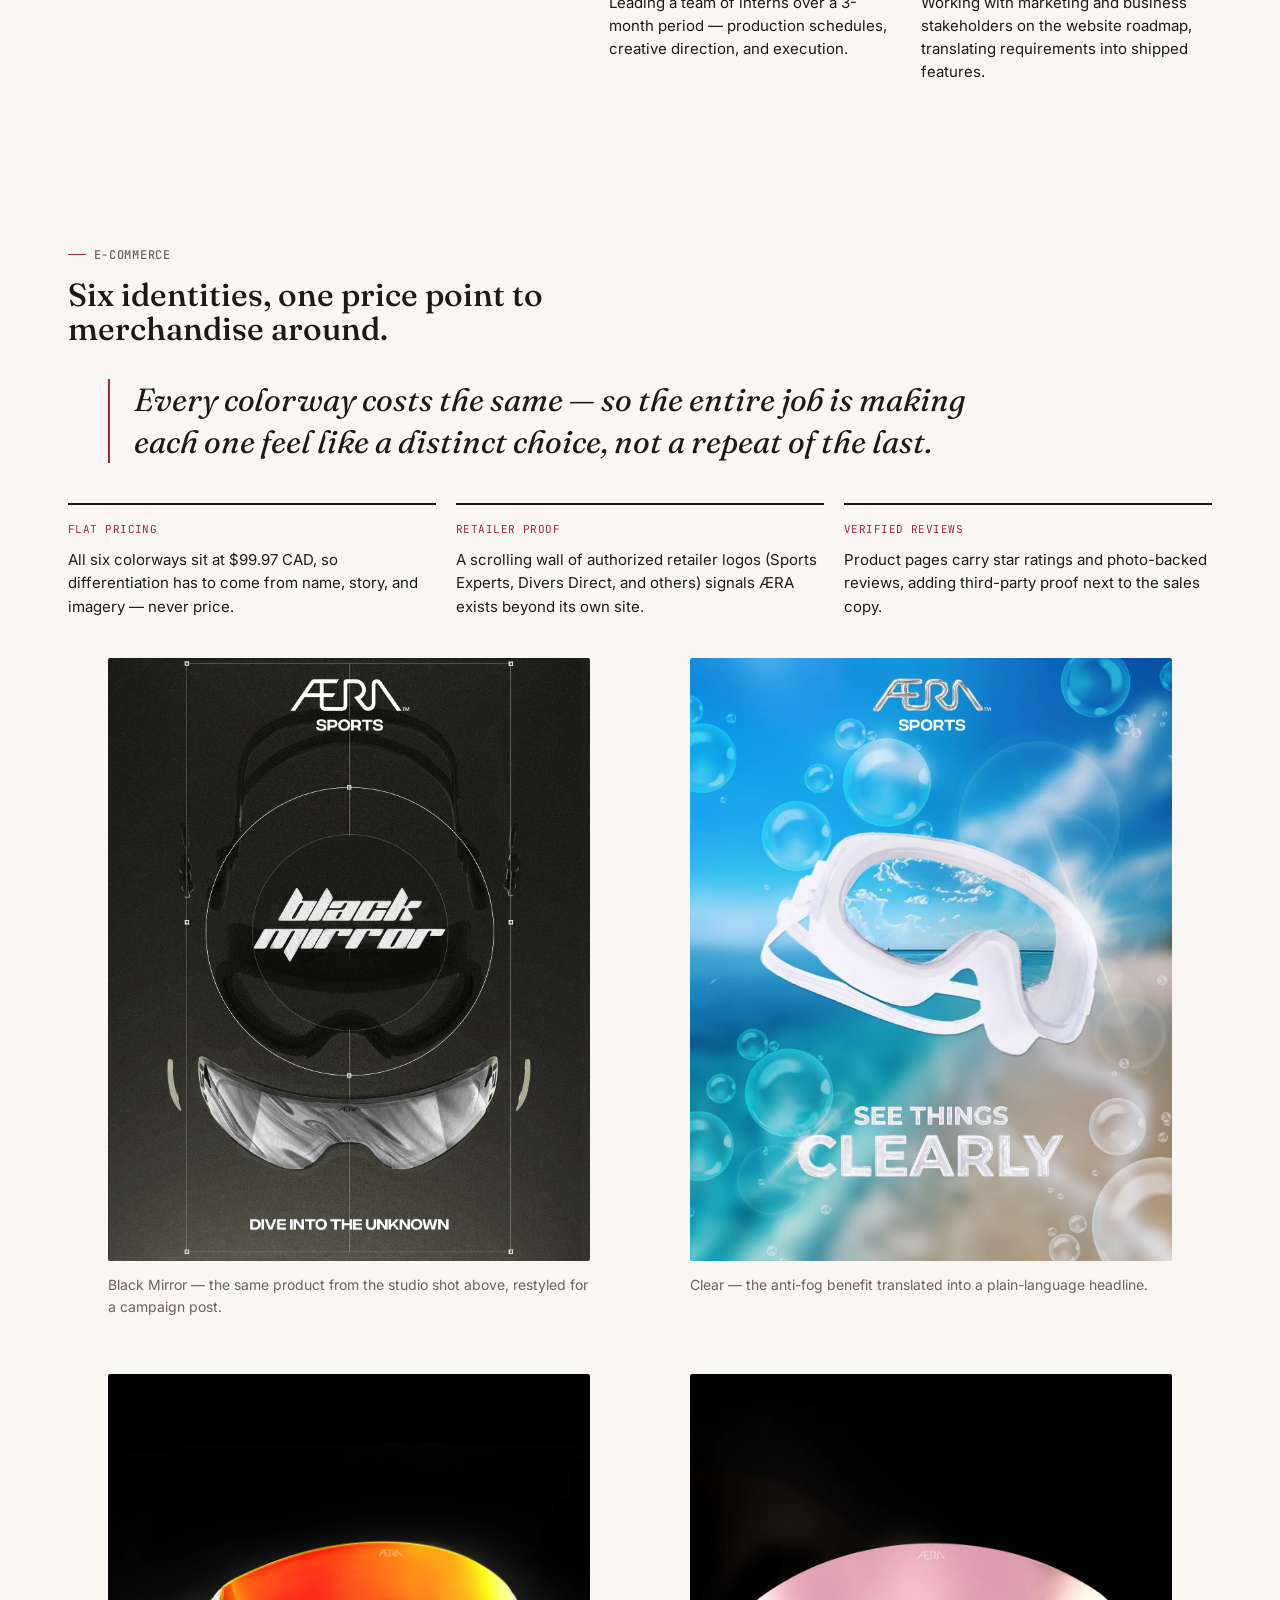
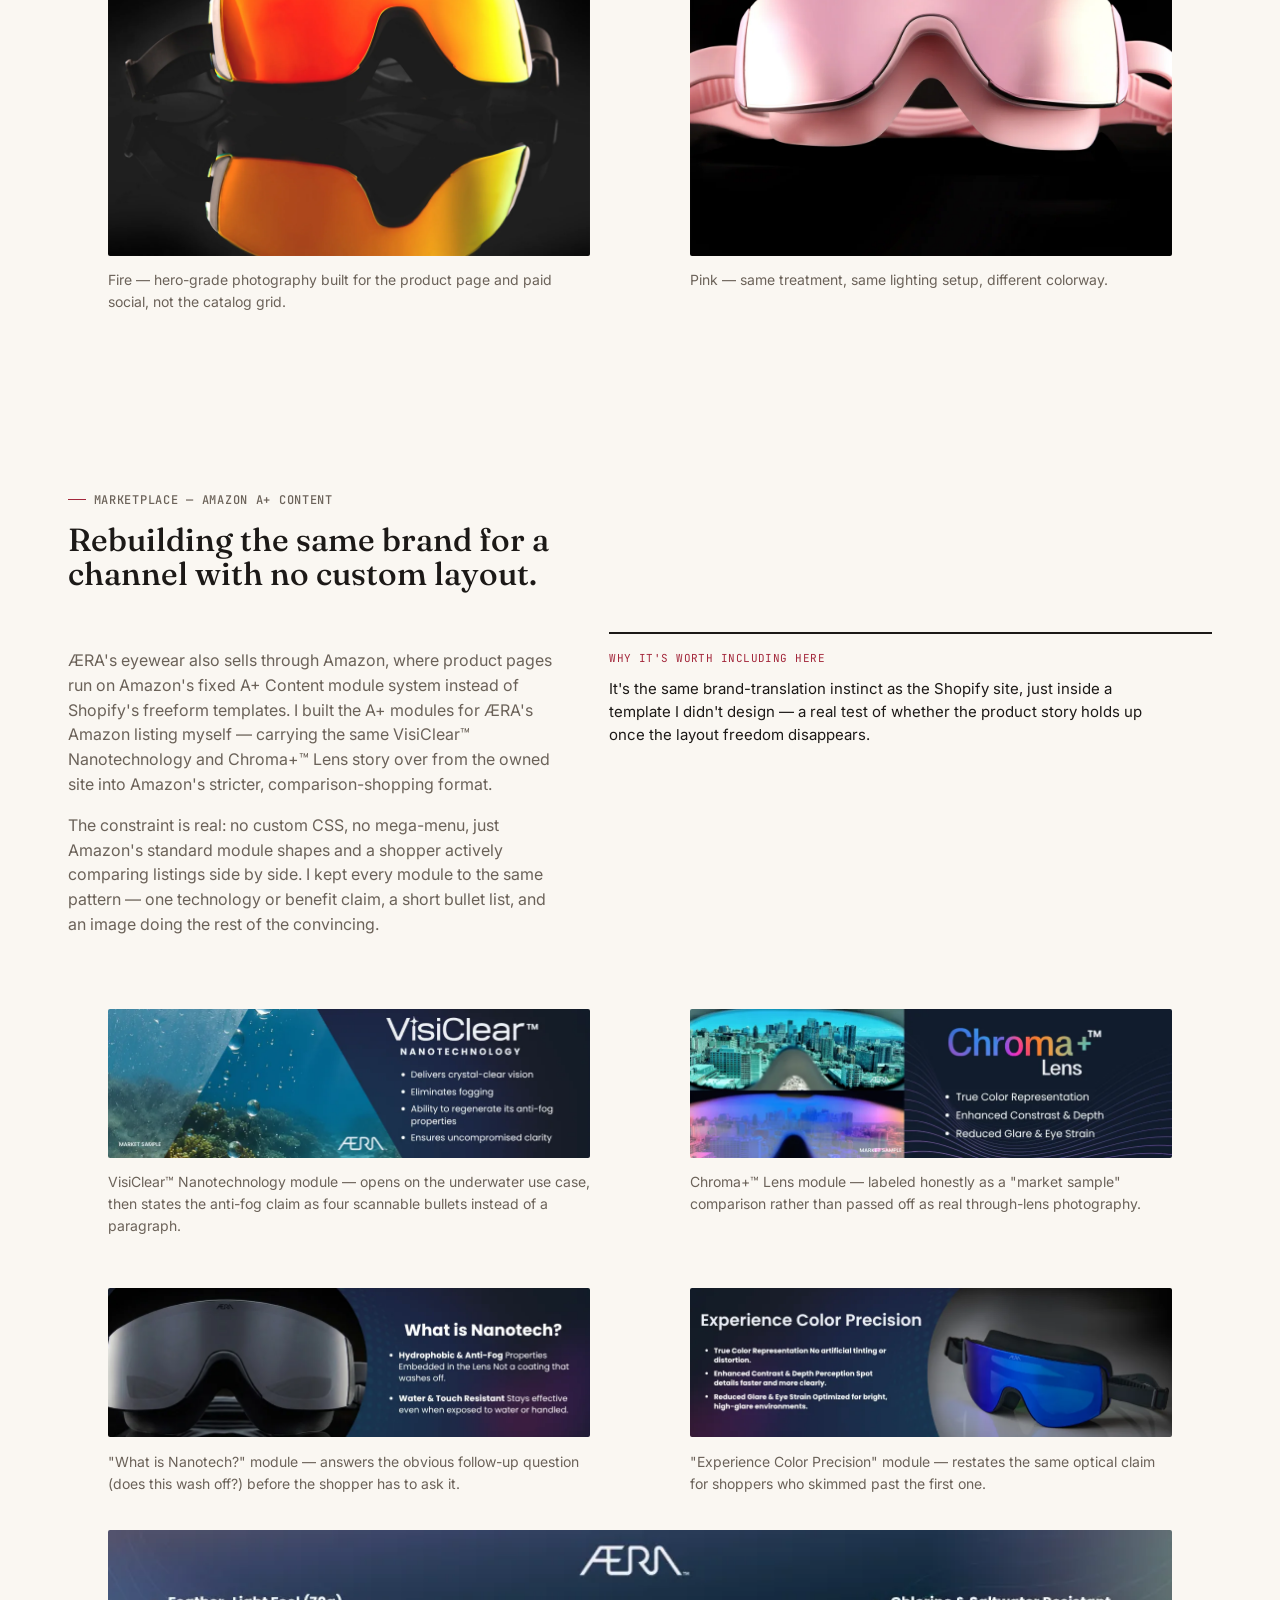
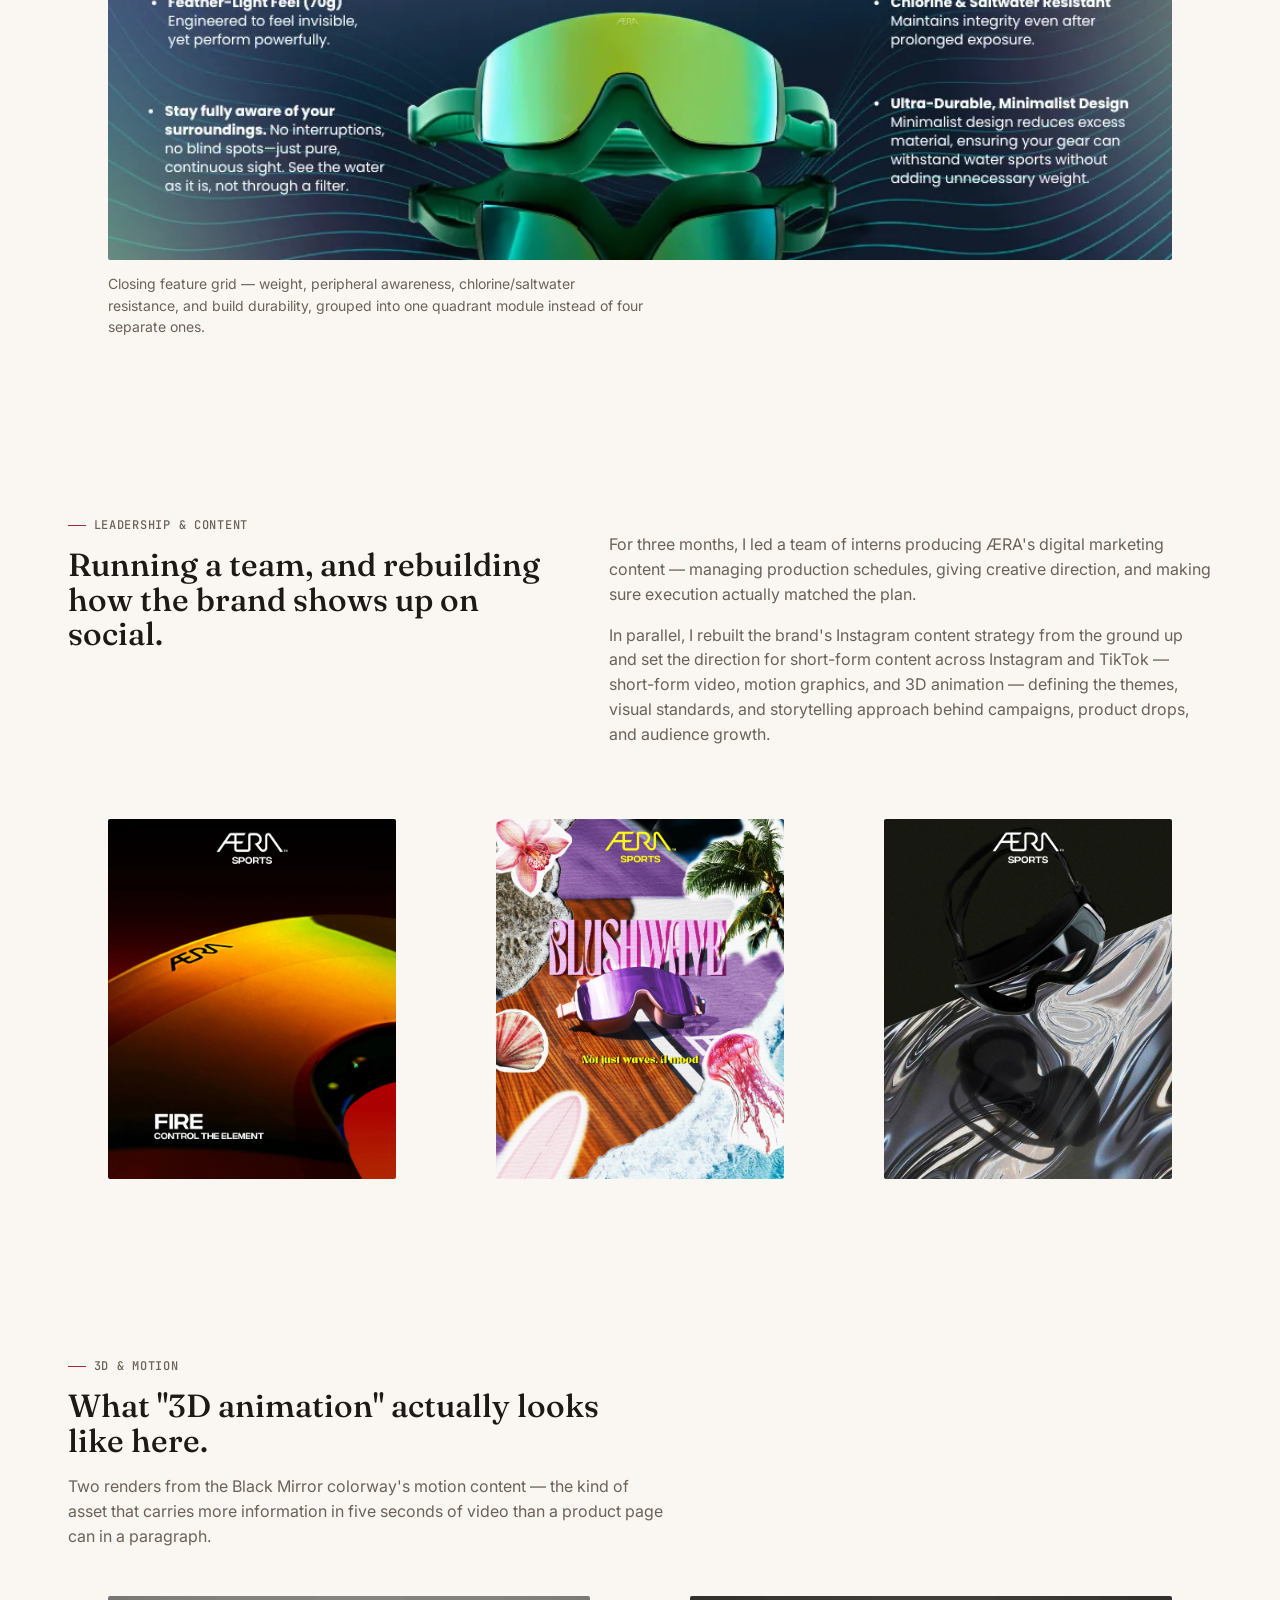
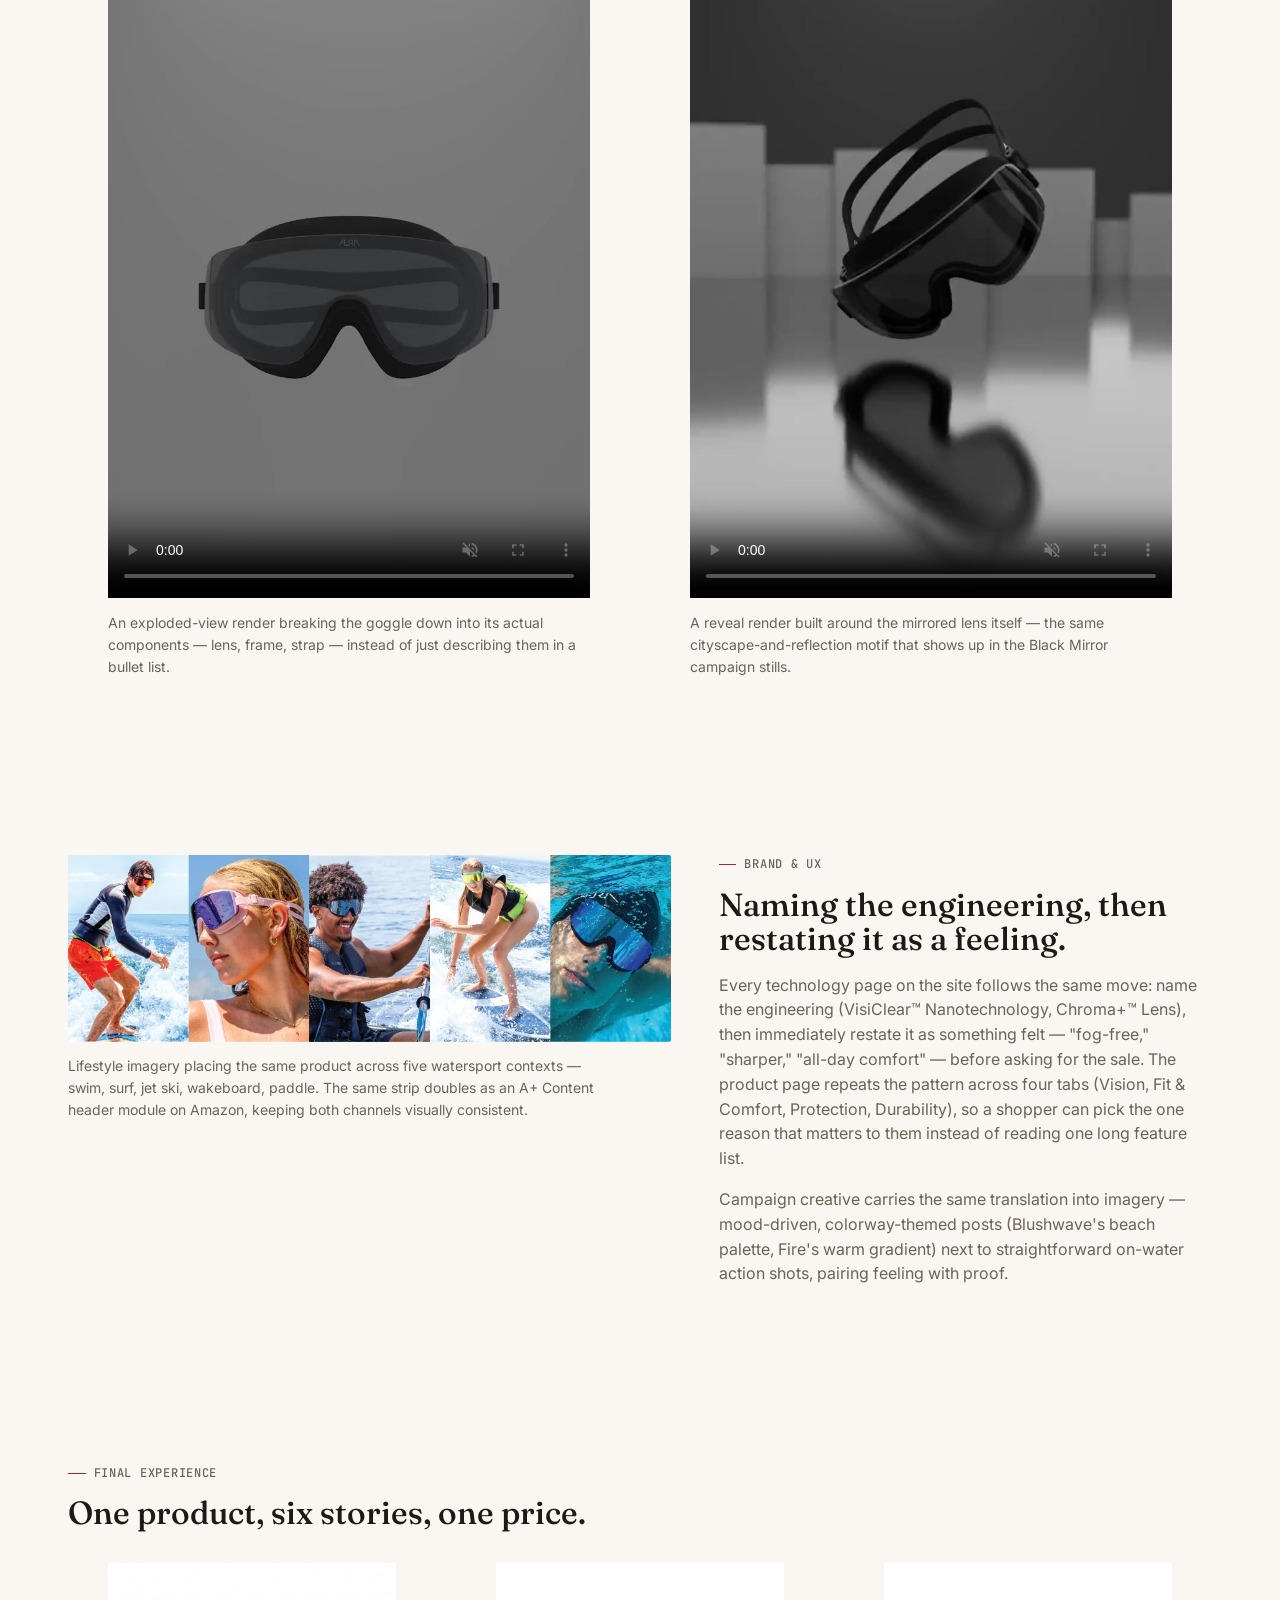
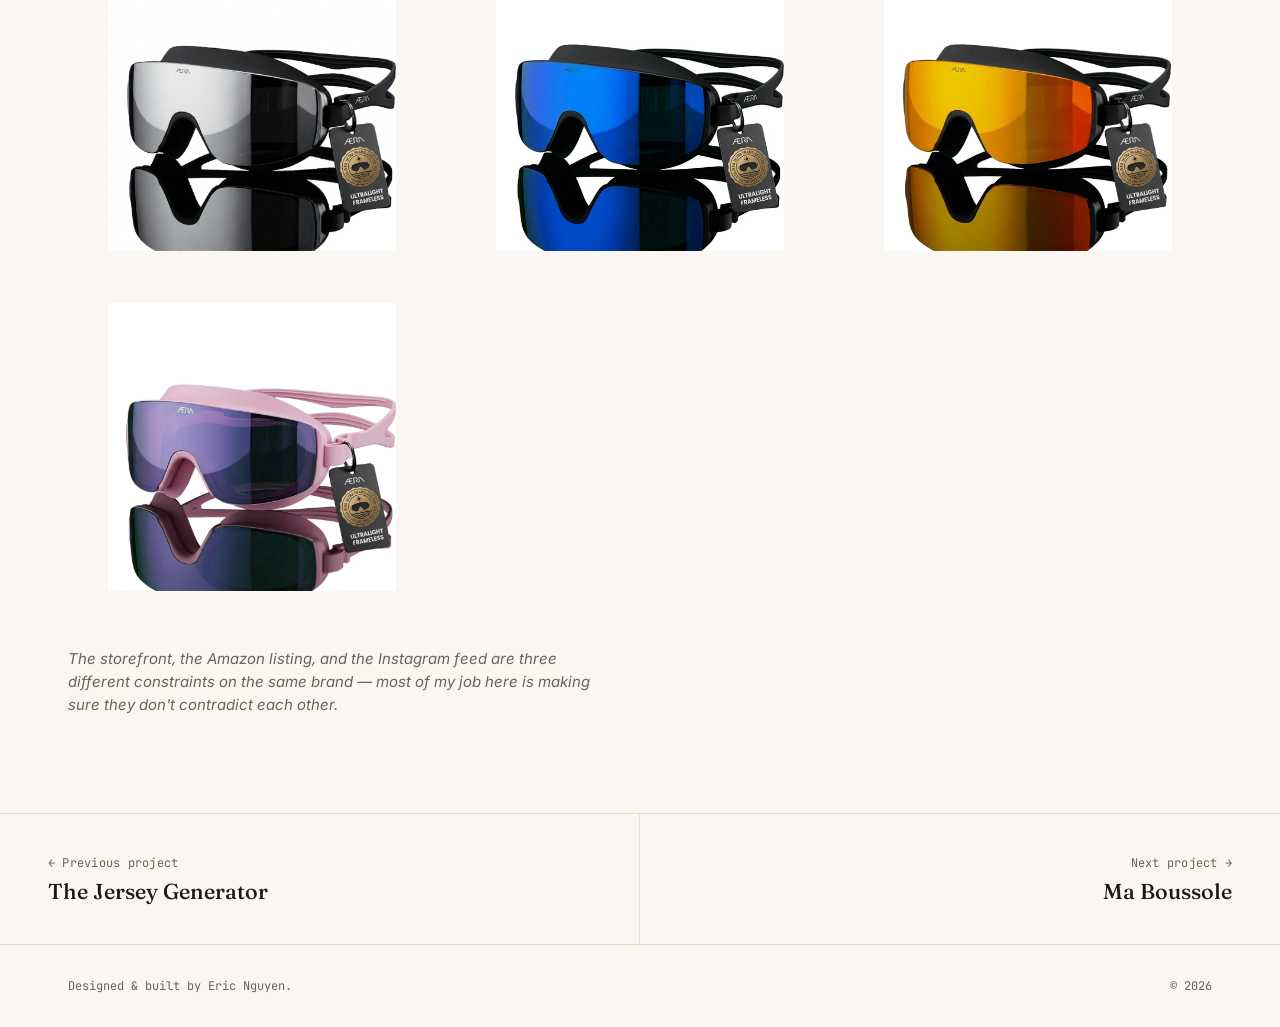
==== commit 2e2abf99: "mini update aerasports page match better crossplatform AMZ+SHOPIFY" ====
--- a/aera-sports.html
+++ b/aera-sports.html
@@ -15,6 +15,7 @@
 <link rel="preconnect" href="https://fonts.gstatic.com" crossorigin>
 <link href="https://fonts.googleapis.com/css2?family=Fraunces:ital,opsz,wght@0,9..144,400;0,9..144,500;0,9..144,600;1,9..144,500&family=Inter:wght@400;500;600;700&family=JetBrains+Mono:wght@400;500&display=swap" rel="stylesheet">
 <link rel="stylesheet" href="css/style.css">
+<script type="module" src="https://ajax.googleapis.com/ajax/libs/model-viewer/3.4.0/model-viewer.min.js"></script>
 </head>
 <body>
 
@@ -220,12 +221,12 @@
     </div>
     <div class="wrap cs-grid-3" style="margin-top:1rem;">
       
-  <figure class="cs-figure js-image-modal"
-  data-title="Black Chrome"
+<figure class="cs-figure js-image-modal"
+  data-title="Black Mirror"
   data-description="The Black Mirror colorway combines a dark frame with a reflective chrome lens."
-  data-i18n-attr="data-title:aera.gallery.blackChrome.title, data-description:aera.gallery.blackChrome.desc"
+  data-i18n-attr="data-title:aera.gallery.blackMirror.title, data-description:aera.gallery.blackMirror.desc"
   data-modal-image="assets/images/aera-sports/Render_Front_Tilted3.png">
-  <img src="assets/images/aera-sports/product-black-chrome.webp" alt="ÆRA black chrome eyewear" loading="lazy" decoding="async">
+  <img src="assets/images/aera-sports/product-black-chrome.webp" alt="ÆRA black mirror eyewear" loading="lazy" decoding="async">
 </figure>
 
 <figure class="cs-figure js-image-modal"
@@ -253,11 +254,11 @@
 </figure>
 
 <figure class="cs-figure js-image-modal"
-  data-title="Teal"
-  data-description="The Teal colorway combines a translucent teal frame with a contrasting gold mirrored lens. This render highlights the relationship between the frame material, lens treatment, and overall product silhouette."
-  data-i18n-attr="data-title:aera.gallery.teal.title, data-description:aera.gallery.teal.desc"
+  data-title="Emerald"
+  data-description="The Emerald colorway combines a translucent emerald frame with a contrasting gold mirrored lens. This render highlights the relationship between the frame material, lens treatment, and overall product silhouette."
+  data-i18n-attr="data-title:aera.gallery.emerald.title, data-description:aera.gallery.emerald.desc"
   data-modal-image="assets/images/aera-sports/Render_Front_Tilted5.png">
-  <img src="assets/images/aera-sports/product-teal.webp" alt="ÆRA eyewear, teal frame with gold mirrored lens, studio product photography" loading="lazy" decoding="async">
+  <img src="assets/images/aera-sports/product-teal.webp" alt="ÆRA eyewear, emerald frame with gold mirrored lens, studio product photography" loading="lazy" decoding="async">
 </figure>
 
 <figure class="cs-figure js-image-modal"
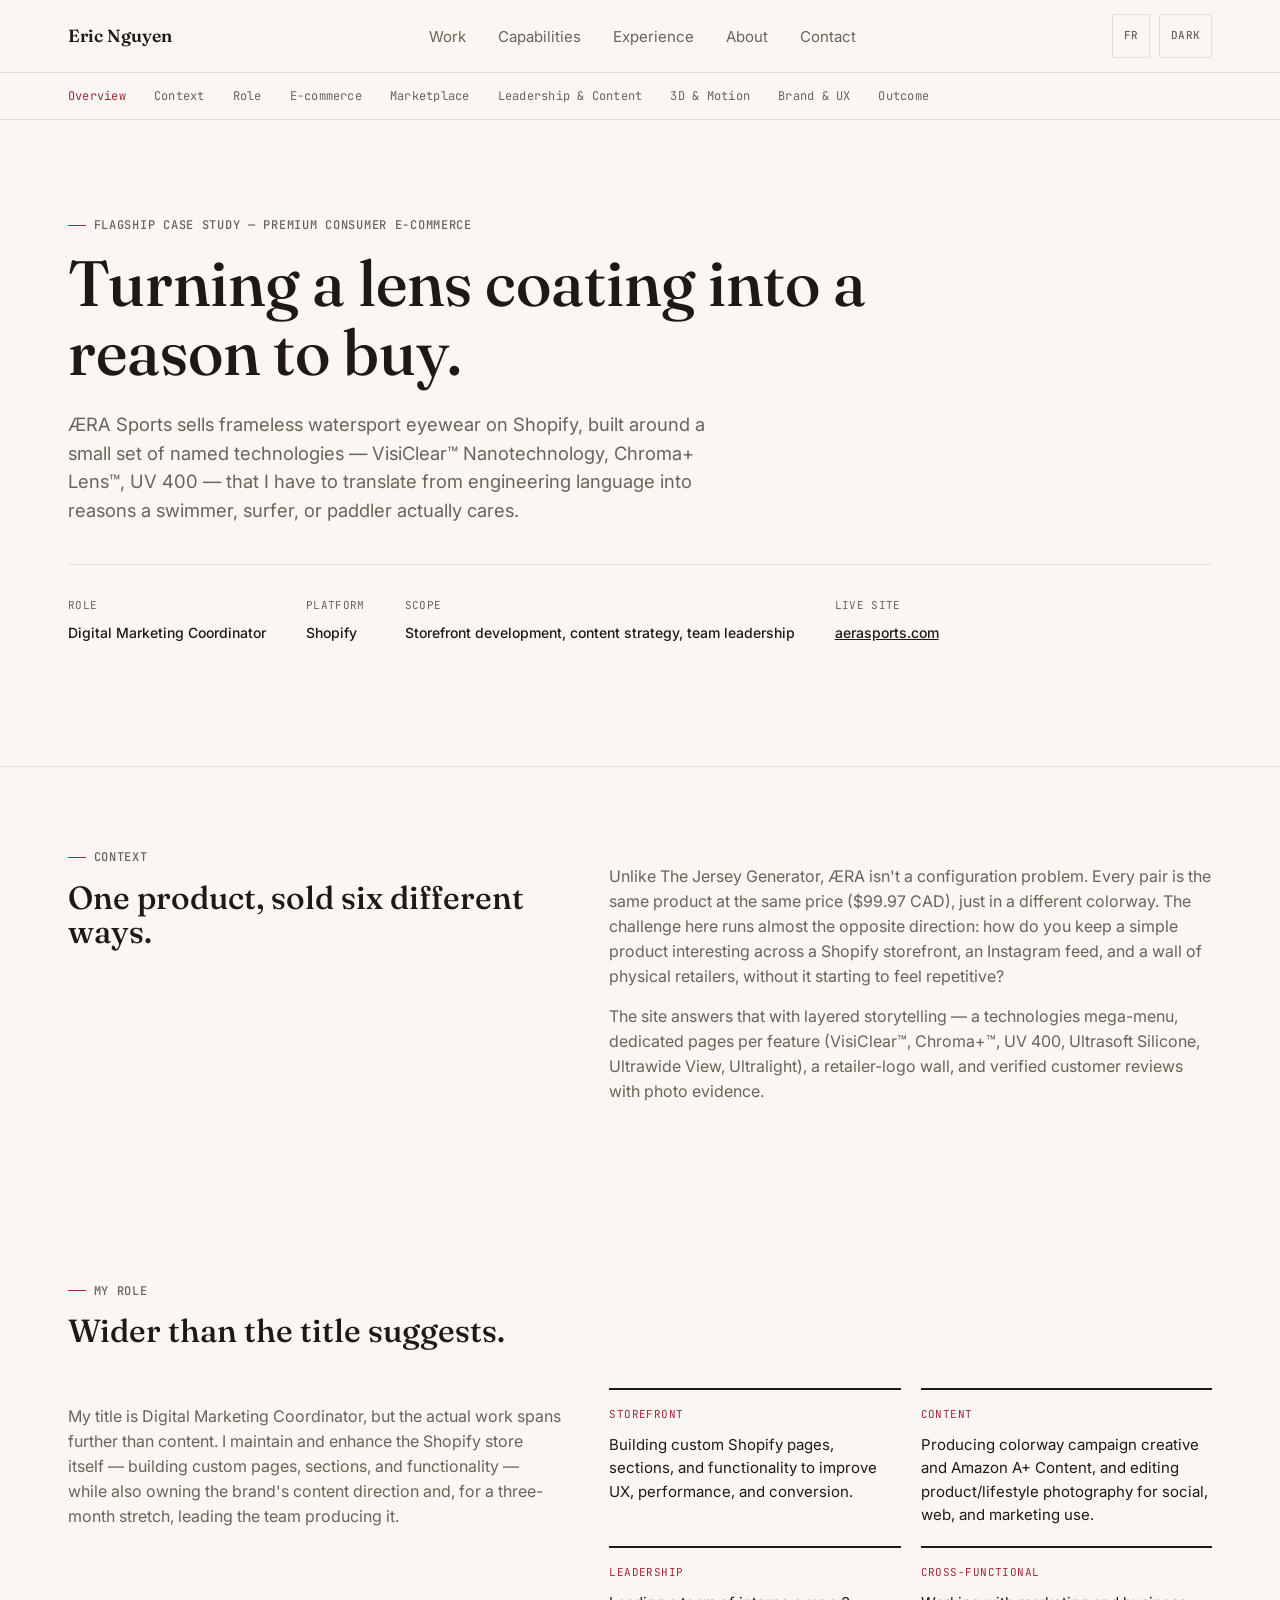
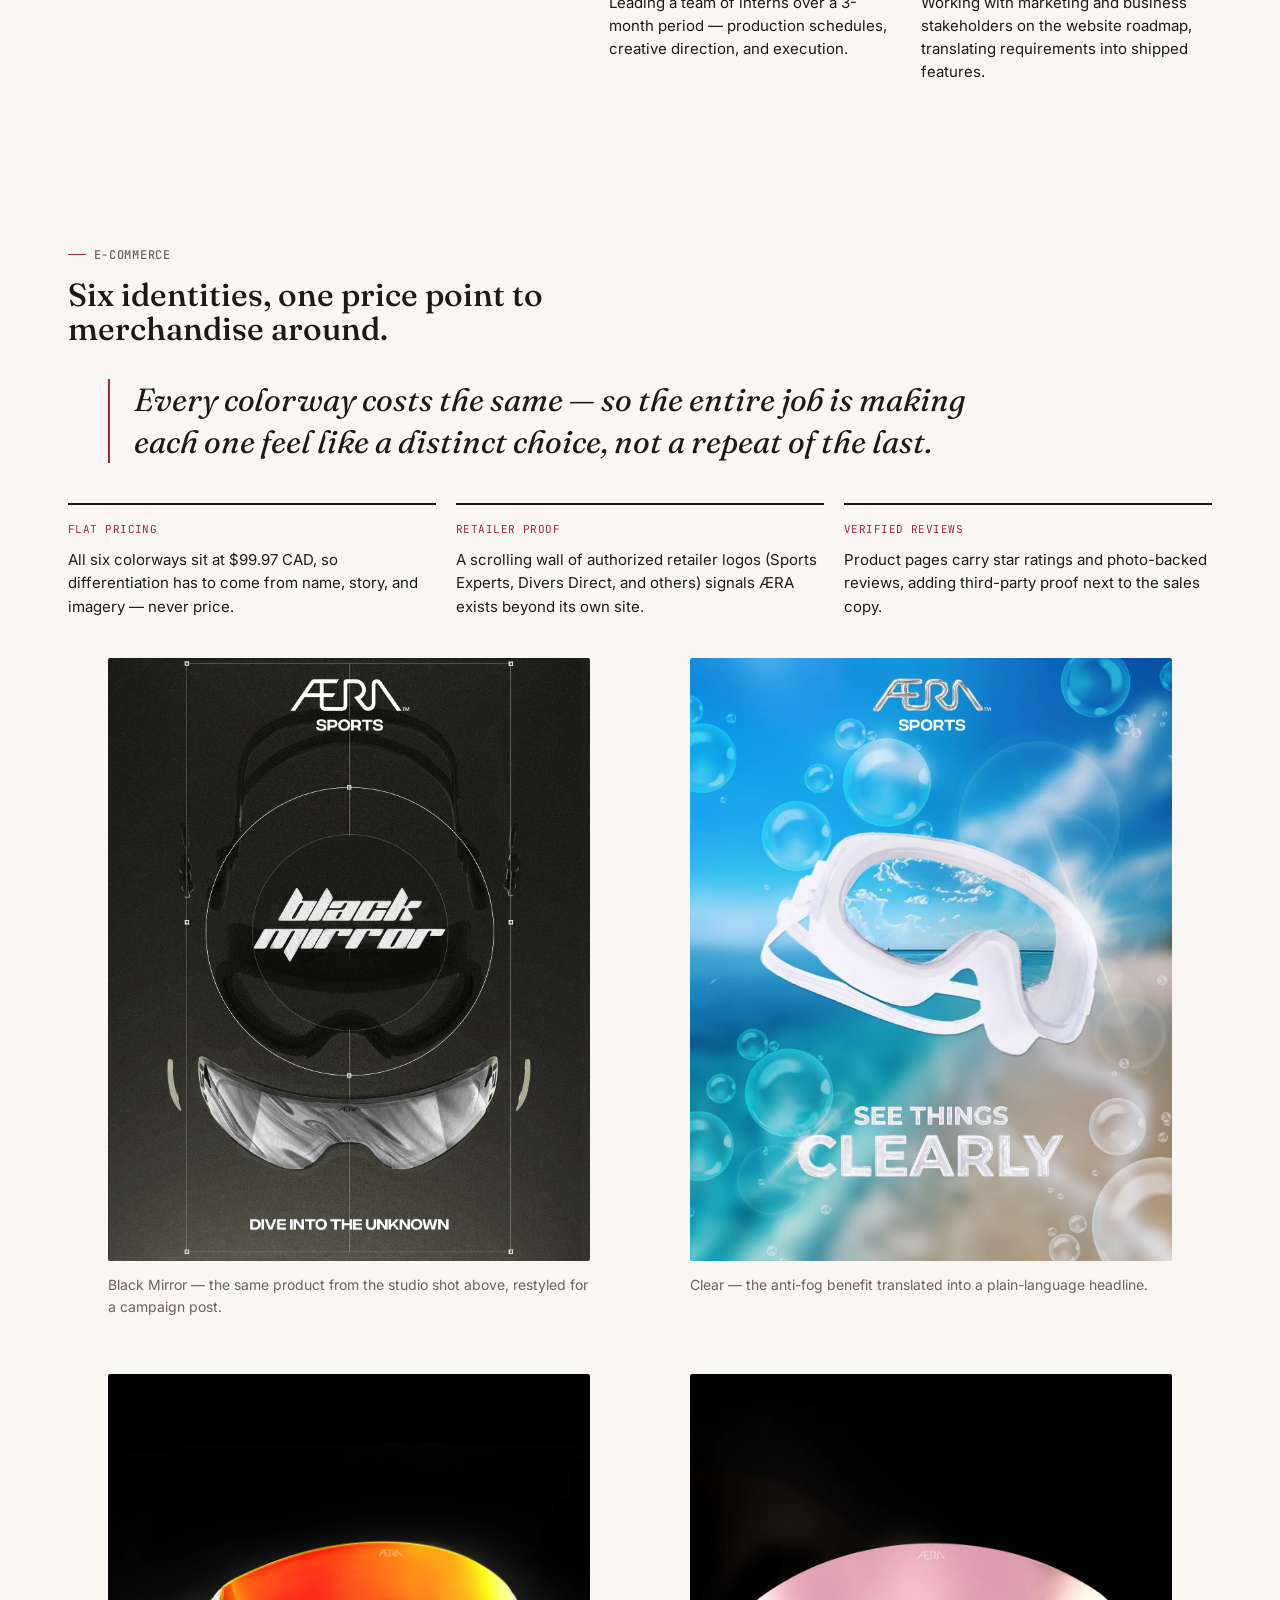
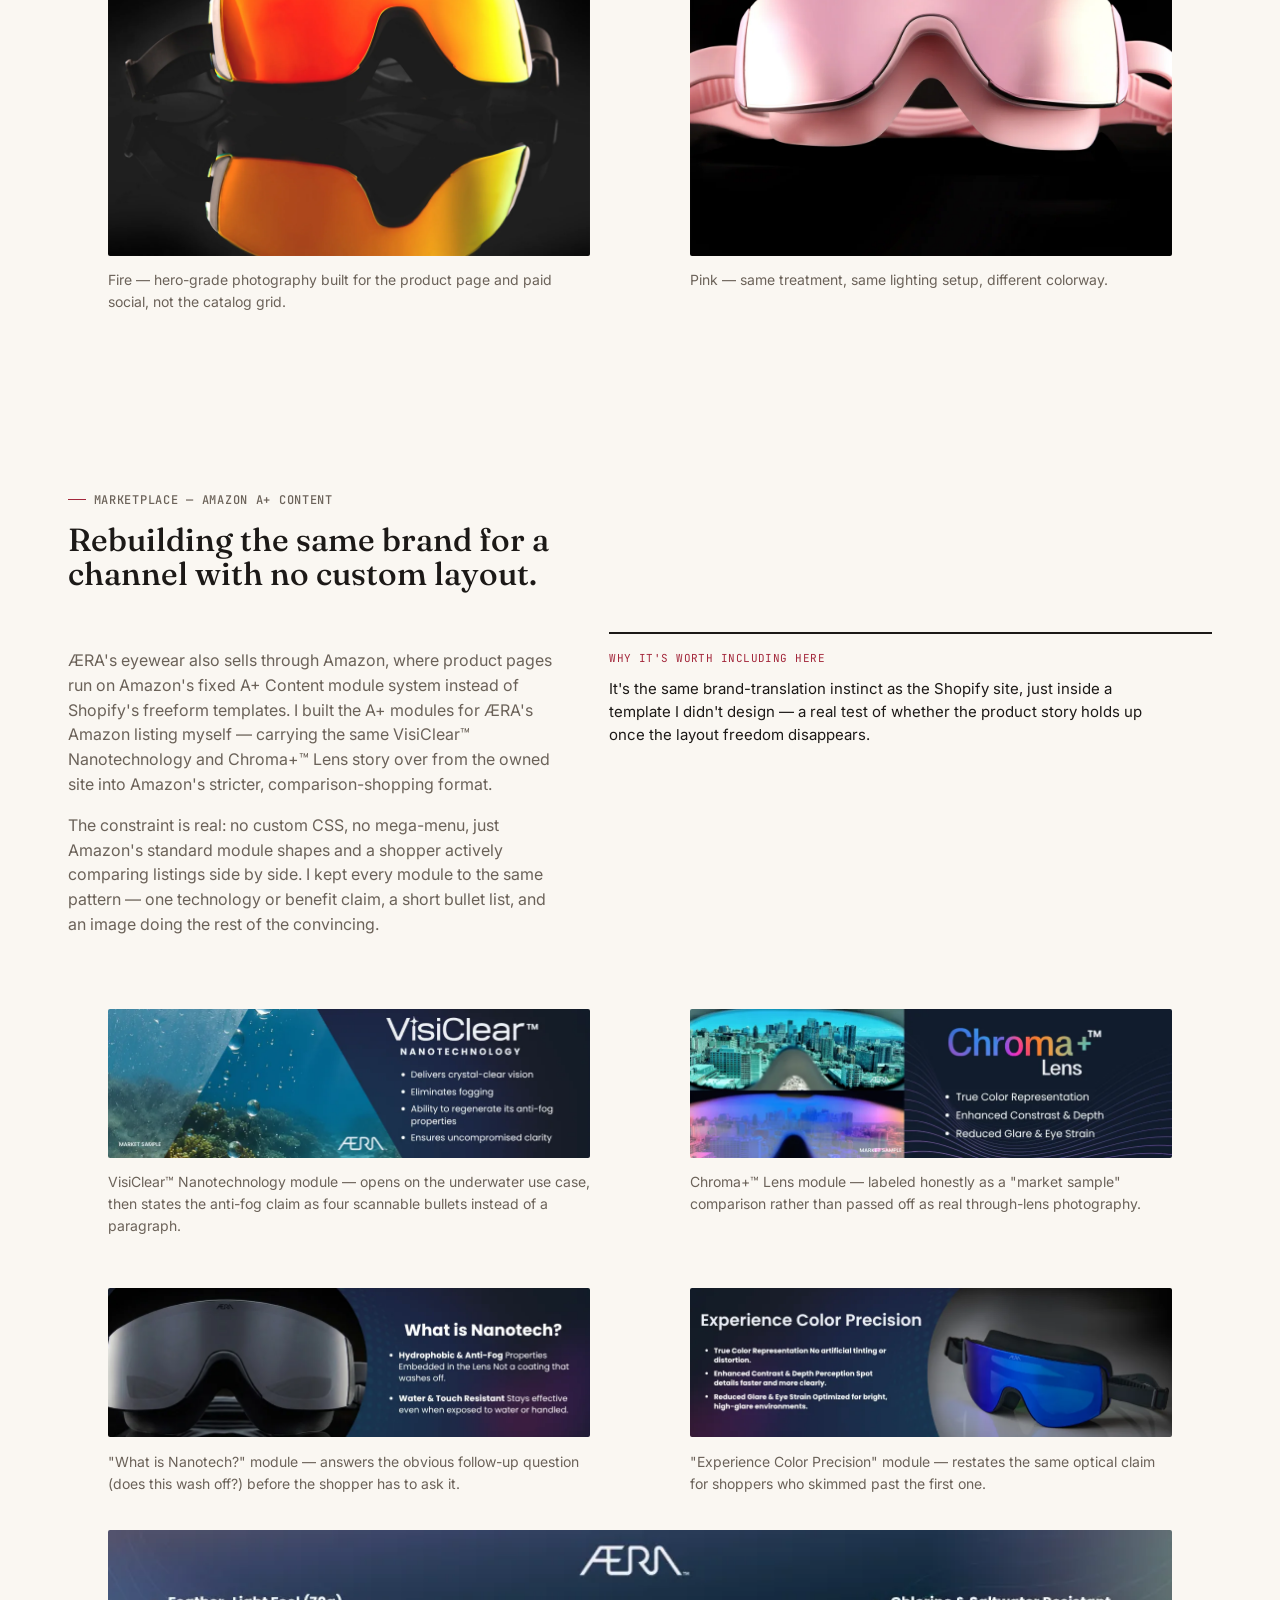
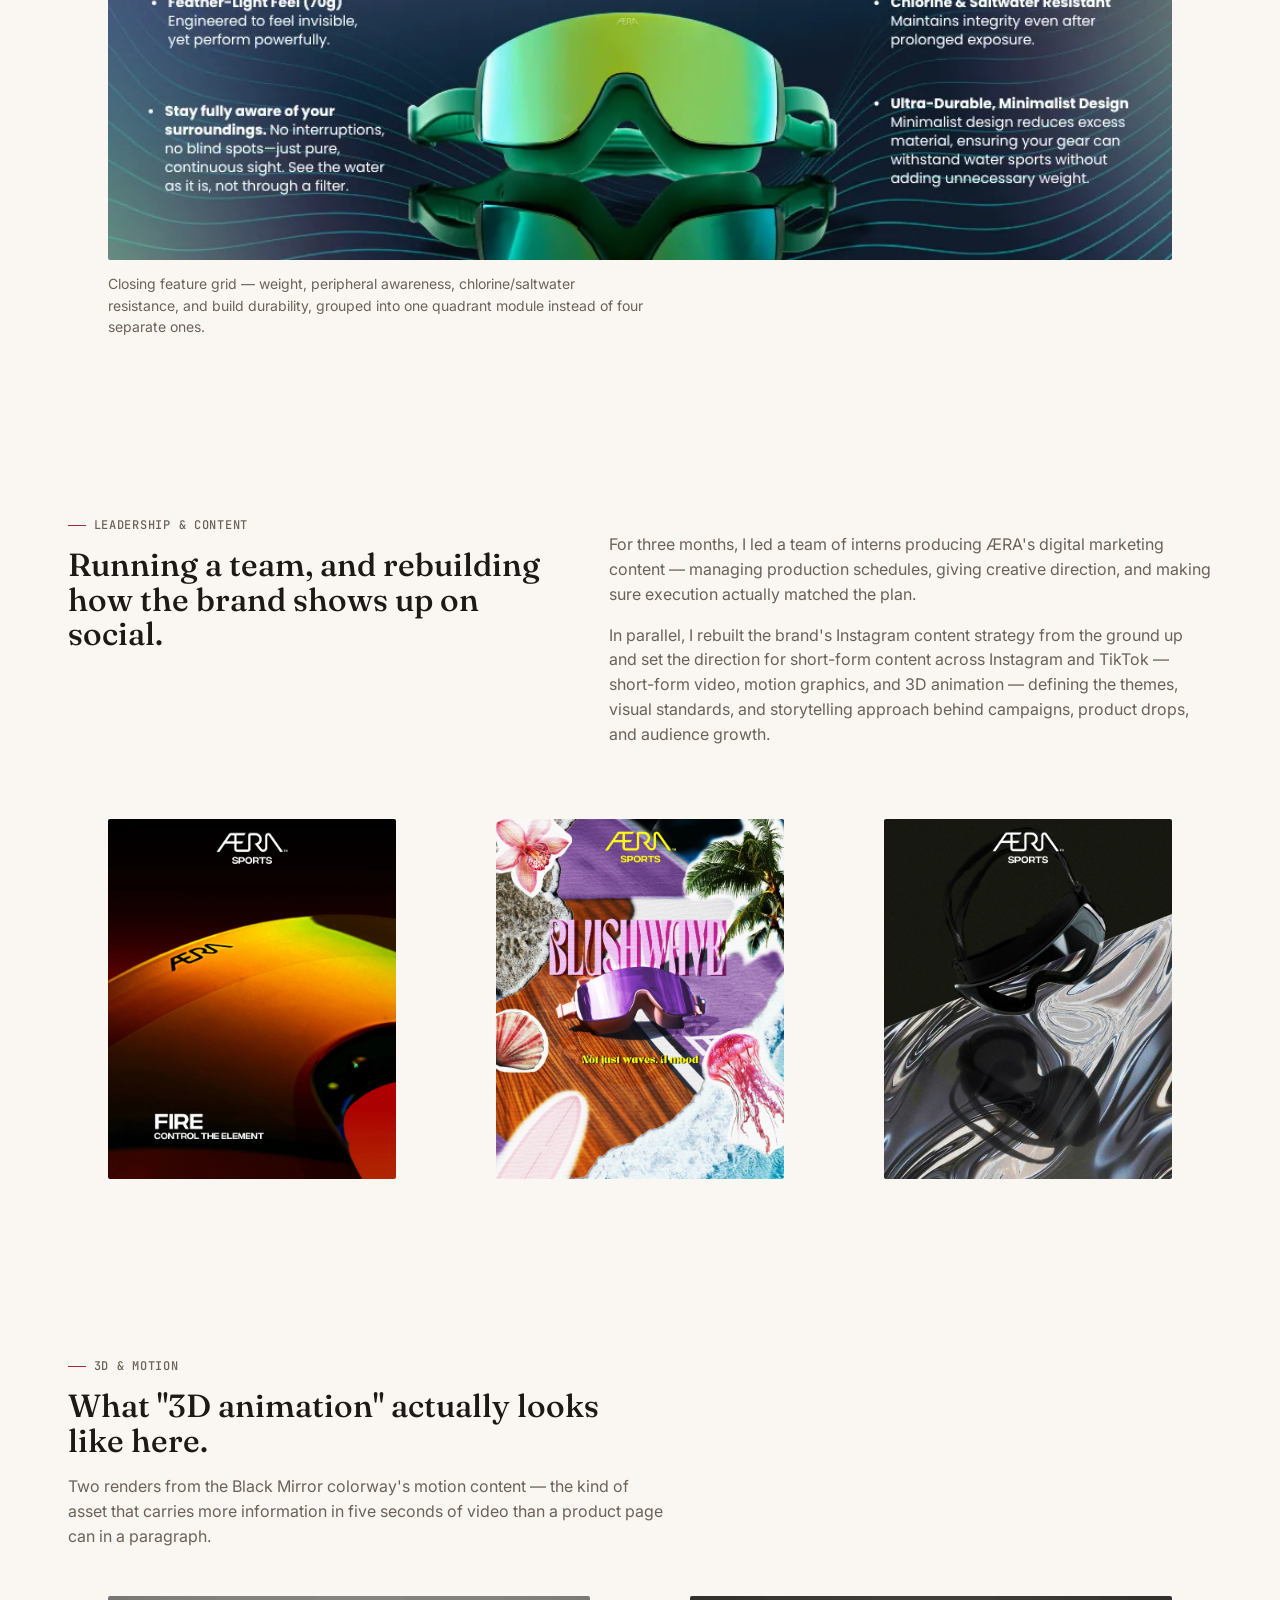
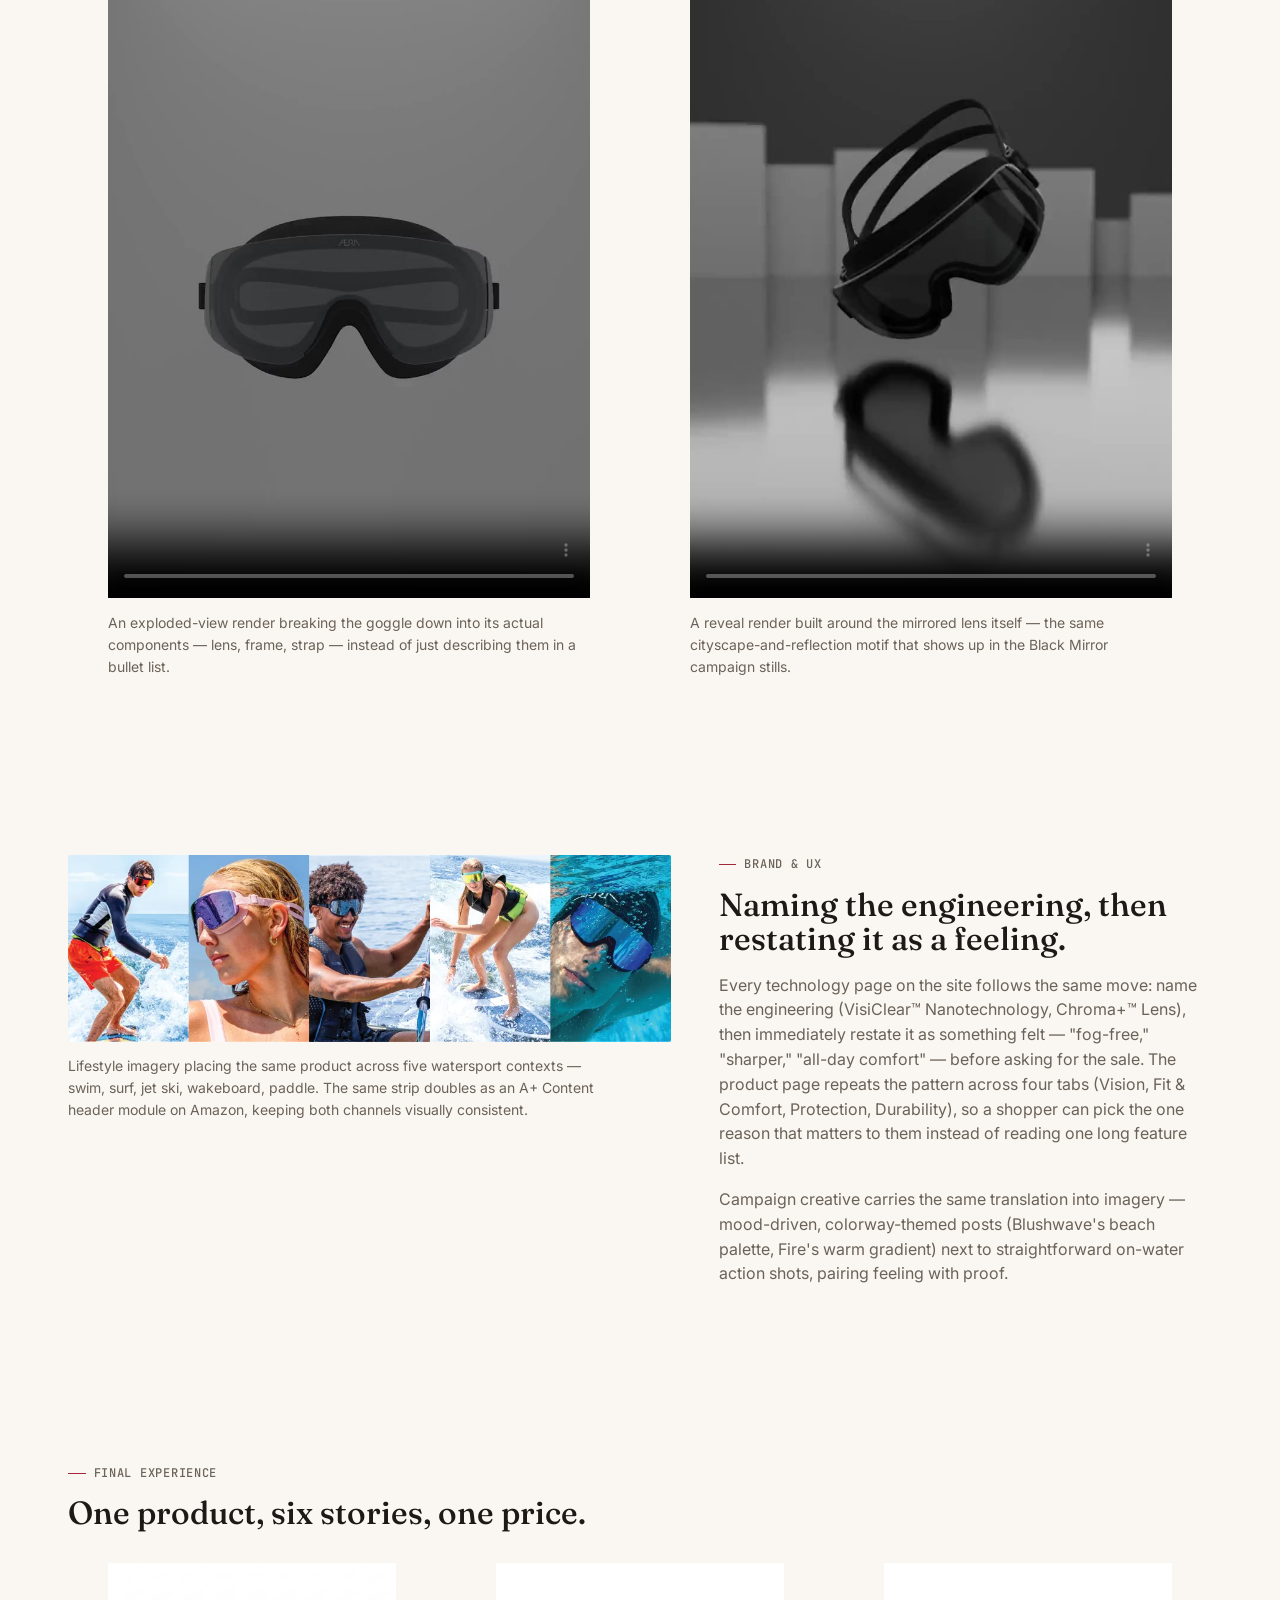
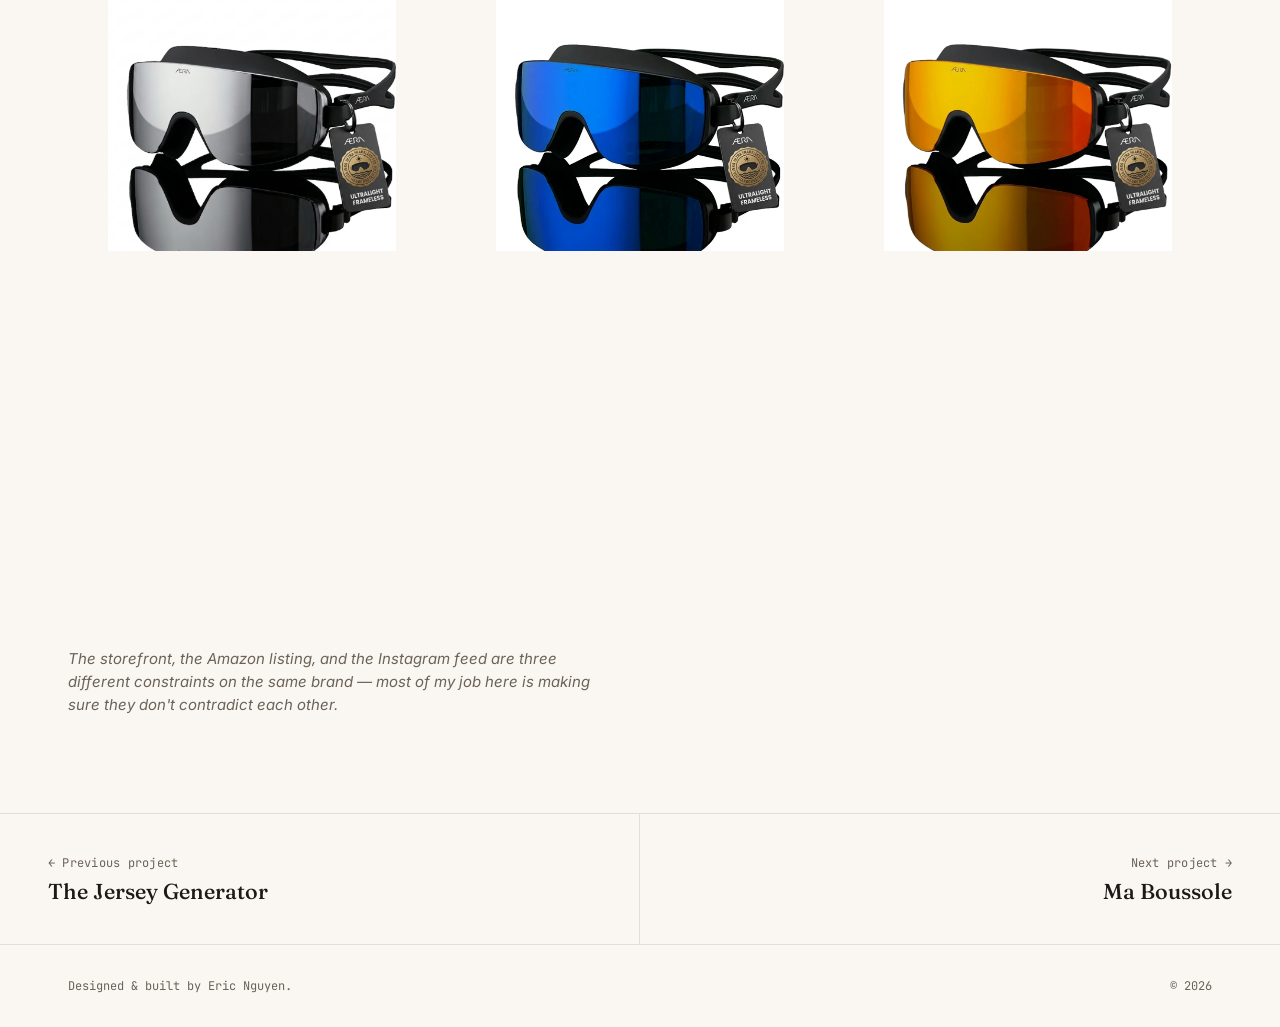
==== commit 738f35c6: "Clean up code and pages" ====
--- a/aera-sports.html
+++ b/aera-sports.html
@@ -1,21 +1,28 @@
-
 <!DOCTYPE html>
 <html lang="en">
 <head>
-<meta charset="UTF-8">
-<meta name="viewport" content="width=device-width, initial-scale=1.0">
-<title>ÆRA Sports — Case Study | Eric Nguyen</title>
-<meta name="description" content="How I work across Shopify development, content strategy, and team leadership for a premium watersport eyewear brand.">
-<link rel="icon" href="assets/icons/favicon.ico" sizes="any">
-<link rel="icon" href="assets/icons/favicon.png" type="image/png">
-<link rel="apple-touch-icon" href="assets/icons/apple-touch-icon.png">
-<meta property="og:image" content="assets/og/og-default.jpg">
-<meta name="twitter:image" content="assets/og/og-default.jpg">
-<link rel="preconnect" href="https://fonts.googleapis.com">
-<link rel="preconnect" href="https://fonts.gstatic.com" crossorigin>
-<link href="https://fonts.googleapis.com/css2?family=Fraunces:ital,opsz,wght@0,9..144,400;0,9..144,500;0,9..144,600;1,9..144,500&family=Inter:wght@400;500;600;700&family=JetBrains+Mono:wght@400;500&display=swap" rel="stylesheet">
-<link rel="stylesheet" href="css/style.css">
-<script type="module" src="https://ajax.googleapis.com/ajax/libs/model-viewer/3.4.0/model-viewer.min.js"></script>
+  <meta charset="UTF-8">
+  <meta name="viewport" content="width=device-width, initial-scale=1.0">
+  <title>ÆRA Sports — Case Study | Eric Nguyen</title>
+  <meta name="description" content="How I work across Shopify development, content strategy, and team leadership for a premium watersport eyewear brand.">
+  
+  <link rel="icon" href="assets/icons/favicon.ico" sizes="any">
+  <link rel="icon" href="assets/icons/favicon.png" type="image/png">
+  <link rel="apple-touch-icon" href="assets/icons/apple-touch-icon.png">
+  <meta property="og:image" content="assets/og/og-default.jpg">
+  <meta name="twitter:image" content="assets/og/og-default.jpg">
+
+  <!-- Resource Hints -->
+  <link rel="preconnect" href="https://fonts.googleapis.com">
+  <link rel="preconnect" href="https://fonts.gstatic.com" crossorigin>
+  <link href="https://fonts.googleapis.com/css2?family=Fraunces:ital,opsz,wght@0,9..144,400;0,9..144,500;0,9..144,600;1,9..144,500&family=Inter:wght@400;500;600;700&family=JetBrains+Mono:wght@400;500&display=swap" rel="stylesheet">
+  <link rel="stylesheet" href="css/style.css">
+
+  <!-- 3D Model Viewer & Application Logic (Deferred) -->
+  <script type="module" src="https://ajax.googleapis.com/ajax/libs/model-viewer/3.4.0/model-viewer.min.js"></script>
+  <script src="js/translations.js" defer></script>
+  <script src="js/translations-cs.js" defer></script>
+  <script src="js/script.js" defer></script>
 </head>
 <body>
 
@@ -66,7 +73,7 @@
         <div><span data-i18n="aera.meta.role.label">Role</span><strong>Digital Marketing Coordinator</strong></div>
         <div><span data-i18n="aera.meta.platform.label">Platform</span><strong>Shopify</strong></div>
         <div><span data-i18n="aera.meta.scope.label">Scope</span><strong data-i18n="aera.meta.scope.value">Storefront development, content strategy, team leadership</strong></div>
-        <div><span data-i18n="aera.meta.site.label">Live site</span><strong><a href="https://www.aerasports.com" target="_blank" rel="noopener">aerasports.com</a></strong></div>
+        <div><span data-i18n="aera.meta.site.label">Live site</span><strong><a href="https://www.aerasports.com" target="_blank" rel="noopener noreferrer">aerasports.com</a></strong></div>
       </div>
     </div>
   </section>
@@ -112,7 +119,7 @@
         <div class="decision-block"><div class="label" data-i18n="aera.ecom.b2.label">Retailer proof</div><p data-i18n="aera.ecom.b2.body">A scrolling wall of authorized retailer logos (Sports Experts, Divers Direct, and others) signals ÆRA exists beyond its own site.</p></div>
         <div class="decision-block"><div class="label" data-i18n="aera.ecom.b3.label">Verified reviews</div><p data-i18n="aera.ecom.b3.body">Product pages carry star ratings and photo-backed reviews, adding third-party proof next to the sales copy.</p></div>
       </div>
-        <div class="cs-grid-2" style="margin-top:1.5rem;">
+      <div class="cs-grid-2" style="margin-top:1.5rem;">
         <figure class="cs-figure"><img src="assets/images/aera-sports/campaign-black-mirror.webp" alt="ÆRA Black Mirror campaign creative with product on abstract background" loading="lazy" decoding="async"><figcaption data-i18n="aera.ecom.cap1">Black Mirror — the same product from the studio shot above, restyled for a campaign post.</figcaption></figure>
         <figure class="cs-figure"><img src="assets/images/aera-sports/campaign-clear-2.webp" alt="ÆRA Clear campaign creative, 'See Things Clearly' messaging over ocean imagery" loading="lazy" decoding="async"><figcaption data-i18n="aera.ecom.cap2">Clear — the anti-fog benefit translated into a plain-language headline.</figcaption></figure>
       </div>
@@ -220,87 +227,67 @@
       <h2 style="font-size:2rem;" data-i18n="aera.outcome.title">One product, six stories, one price.</h2>
     </div>
     <div class="wrap cs-grid-3" style="margin-top:1rem;">
-      
-<figure class="cs-figure js-image-modal"
-  data-title="Black Mirror"
-  data-description="The Black Mirror colorway combines a dark frame with a reflective chrome lens."
-  data-i18n-attr="data-title:aera.gallery.blackMirror.title, data-description:aera.gallery.blackMirror.desc"
-  data-modal-image="assets/images/aera-sports/Render_Front_Tilted3.png">
-  <img src="assets/images/aera-sports/product-black-chrome.webp" alt="ÆRA black mirror eyewear" loading="lazy" decoding="async">
-</figure>
-
-<figure class="cs-figure js-image-modal"
-  data-title="Blue Steel"
-  data-description="The Blue Steel colorway pairs a cool blue-toned frame with a blue mirrored lens. The render emphasizes the product's streamlined geometry and lightweight frameless design."
-  data-i18n-attr="data-title:aera.gallery.blueSteel.title, data-description:aera.gallery.blueSteel.desc"
-  data-modal-image="assets/images/aera-sports/Render_Front_Tilted8.png">
-  <img src="assets/images/aera-sports/product-blue.webp" alt="ÆRA eyewear, bluesteel frame with blue chrome mirrored lens, studio product photography" loading="lazy" decoding="async">
-</figure>
-
-<figure class="cs-figure js-image-modal"
-  data-title="Fire"
-  data-description="The Fire colorway creates a warm monochromatic look through its amber frame and matching mirrored lens. The studio render focuses on the shape, construction, and reflective finish of the eyewear."
-  data-i18n-attr="data-title:aera.gallery.fire.title, data-description:aera.gallery.fire.desc"
-  data-modal-image="assets/images/aera-sports/Render_Front_Tilted6.png">
-  <img src="assets/images/aera-sports/product-amber.webp" alt="ÆRA eyewear, amber frame with amber chrome mirrored lens, studio product photography" loading="lazy" decoding="async">
-</figure>
-
-<figure class="cs-figure js-image-modal"
-  data-title="Blushwave"
-  data-description="Blushwave combines a soft pink frame with a rose mirrored lens. The image demonstrates how ÆRA's minimal product form can be paired with a more expressive color treatment."
-  data-i18n-attr="data-title:aera.gallery.blushwave.title, data-description:aera.gallery.blushwave.desc"
-  data-modal-image="assets/images/aera-sports/Render_Front_Tilted7.png">
-  <img src="assets/images/aera-sports/product-pink.webp" alt="ÆRA eyewear, blushwave frame with rose mirrored lens, studio product photography" loading="lazy" decoding="async">
-</figure>
-
-<figure class="cs-figure js-image-modal"
-  data-title="Emerald"
-  data-description="The Emerald colorway combines a translucent emerald frame with a contrasting gold mirrored lens. This render highlights the relationship between the frame material, lens treatment, and overall product silhouette."
-  data-i18n-attr="data-title:aera.gallery.emerald.title, data-description:aera.gallery.emerald.desc"
-  data-modal-image="assets/images/aera-sports/Render_Front_Tilted5.png">
-  <img src="assets/images/aera-sports/product-teal.webp" alt="ÆRA eyewear, emerald frame with gold mirrored lens, studio product photography" loading="lazy" decoding="async">
-</figure>
-
-<figure class="cs-figure js-image-modal"
-  data-title="Clear"
-  data-description="The Clear colorway uses a transparent frame and clear mirrored lens for a restrained, lightweight visual aesthetic. The image makes the frameless construction and overall geometry particularly visible."
-  data-i18n-attr="data-title:aera.gallery.clear.title, data-description:aera.gallery.clear.desc"
-  data-modal-image="assets/images/aera-sports/Render_Front_Tilted4.png">
-  <img src="assets/images/aera-sports/product-clear.webp" alt="ÆRA eyewear, clear frame with clear mirrored lens, studio product photography" loading="lazy" decoding="async">
-</figure>
-
-
-<dialog id="imageModal" class="image-modal">
-
-  <div class="image-modal__inner">
-
-    <button
-      type="button"
-      class="image-modal__close"
-      id="imageModalClose"
-      aria-label="Close image">
-      &times;
-    </button>
-
-    <div class="image-modal__media">
-      <img id="imageModalImage" src="" alt="">
-    </div>
-
-    <div class="image-modal__info">
-
-      <p class="image-modal__eyebrow">ÆRA SPORTS</p>
-
-      <h2 id="imageModalTitle"></h2>
-
-      <p id="imageModalDescription"></p>
-
-    </div>
-
-  </div>
-
-</dialog>
-
-      
+      <figure class="cs-figure js-image-modal"
+        data-title="Black Mirror"
+        data-description="The Black Mirror colorway combines a dark frame with a reflective chrome lens."
+        data-i18n-attr="data-title:aera.gallery.blackMirror.title, data-description:aera.gallery.blackMirror.desc"
+        data-modal-image="assets/images/aera-sports/Render_Front_Tilted3.png">
+        <img src="assets/images/aera-sports/product-black-chrome.webp" alt="ÆRA black mirror eyewear" loading="lazy" decoding="async">
+      </figure>
+
+      <figure class="cs-figure js-image-modal"
+        data-title="Blue Steel"
+        data-description="The Blue Steel colorway pairs a cool blue-toned frame with a blue mirrored lens. The render emphasizes the product's streamlined geometry and lightweight frameless design."
+        data-i18n-attr="data-title:aera.gallery.blueSteel.title, data-description:aera.gallery.blueSteel.desc"
+        data-modal-image="assets/images/aera-sports/Render_Front_Tilted8.png">
+        <img src="assets/images/aera-sports/product-blue.webp" alt="ÆRA eyewear, bluesteel frame with blue chrome mirrored lens, studio product photography" loading="lazy" decoding="async">
+      </figure>
+
+      <figure class="cs-figure js-image-modal"
+        data-title="Fire"
+        data-description="The Fire colorway creates a warm monochromatic look through its amber frame and matching mirrored lens. The studio render focuses on the shape, construction, and reflective finish of the eyewear."
+        data-i18n-attr="data-title:aera.gallery.fire.title, data-description:aera.gallery.fire.desc"
+        data-modal-image="assets/images/aera-sports/Render_Front_Tilted6.png">
+        <img src="assets/images/aera-sports/product-amber.webp" alt="ÆRA eyewear, amber frame with amber chrome mirrored lens, studio product photography" loading="lazy" decoding="async">
+      </figure>
+
+      <figure class="cs-figure js-image-modal"
+        data-title="Blushwave"
+        data-description="Blushwave combines a soft pink frame with a rose mirrored lens. The image demonstrates how ÆRA's minimal product form can be paired with a more expressive color treatment."
+        data-i18n-attr="data-title:aera.gallery.blushwave.title, data-description:aera.gallery.blushwave.desc"
+        data-modal-image="assets/images/aera-sports/Render_Front_Tilted7.png">
+        <img src="assets/images/aera-sports/product-pink.webp" alt="ÆRA eyewear, blushwave frame with rose mirrored lens, studio product photography" loading="lazy" decoding="async">
+      </figure>
+
+      <figure class="cs-figure js-image-modal"
+        data-title="Emerald"
+        data-description="The Emerald colorway combines a translucent emerald frame with a contrasting gold mirrored lens. This render highlights the relationship between the frame material, lens treatment, and overall product silhouette."
+        data-i18n-attr="data-title:aera.gallery.emerald.title, data-description:aera.gallery.emerald.desc"
+        data-modal-image="assets/images/aera-sports/Render_Front_Tilted5.png">
+        <img src="assets/images/aera-sports/product-teal.webp" alt="ÆRA eyewear, emerald frame with gold mirrored lens, studio product photography" loading="lazy" decoding="async">
+      </figure>
+
+      <figure class="cs-figure js-image-modal"
+        data-title="Clear"
+        data-description="The Clear colorway uses a transparent frame and clear mirrored lens for a restrained, lightweight visual aesthetic. The image makes the frameless construction and overall geometry particularly visible."
+        data-i18n-attr="data-title:aera.gallery.clear.title, data-description:aera.gallery.clear.desc"
+        data-modal-image="assets/images/aera-sports/Render_Front_Tilted4.png">
+        <img src="assets/images/aera-sports/product-clear.webp" alt="ÆRA eyewear, clear frame with clear mirrored lens, studio product photography" loading="lazy" decoding="async">
+      </figure>
+
+      <dialog id="imageModal" class="image-modal">
+        <div class="image-modal__inner">
+          <button type="button" class="image-modal__close" id="imageModalClose" aria-label="Close image">&times;</button>
+          <div class="image-modal__media">
+            <img id="imageModalImage" src="" alt="">
+          </div>
+          <div class="image-modal__info">
+            <p class="image-modal__eyebrow">ÆRA SPORTS</p>
+            <h2 id="imageModalTitle"></h2>
+            <p id="imageModalDescription"></p>
+          </div>
+        </div>
+      </dialog>
     </div>
     <div class="wrap" style="margin-top:2.5rem;">
       <p data-i18n="aera.closing" style="max-width:58ch;font-size:.9375rem;font-style:italic;">The storefront, the Amazon listing, and the Instagram feed are three different constraints on the same brand — most of my job here is making sure they don't contradict each other.</p>
@@ -321,8 +308,5 @@
   </div>
 </footer>
 
-<script src="js/translations.js"></script>
-<script src="js/translations-cs.js"></script>
-<script src="js/script.js"></script>
 </body>
-</html>
+</html>
